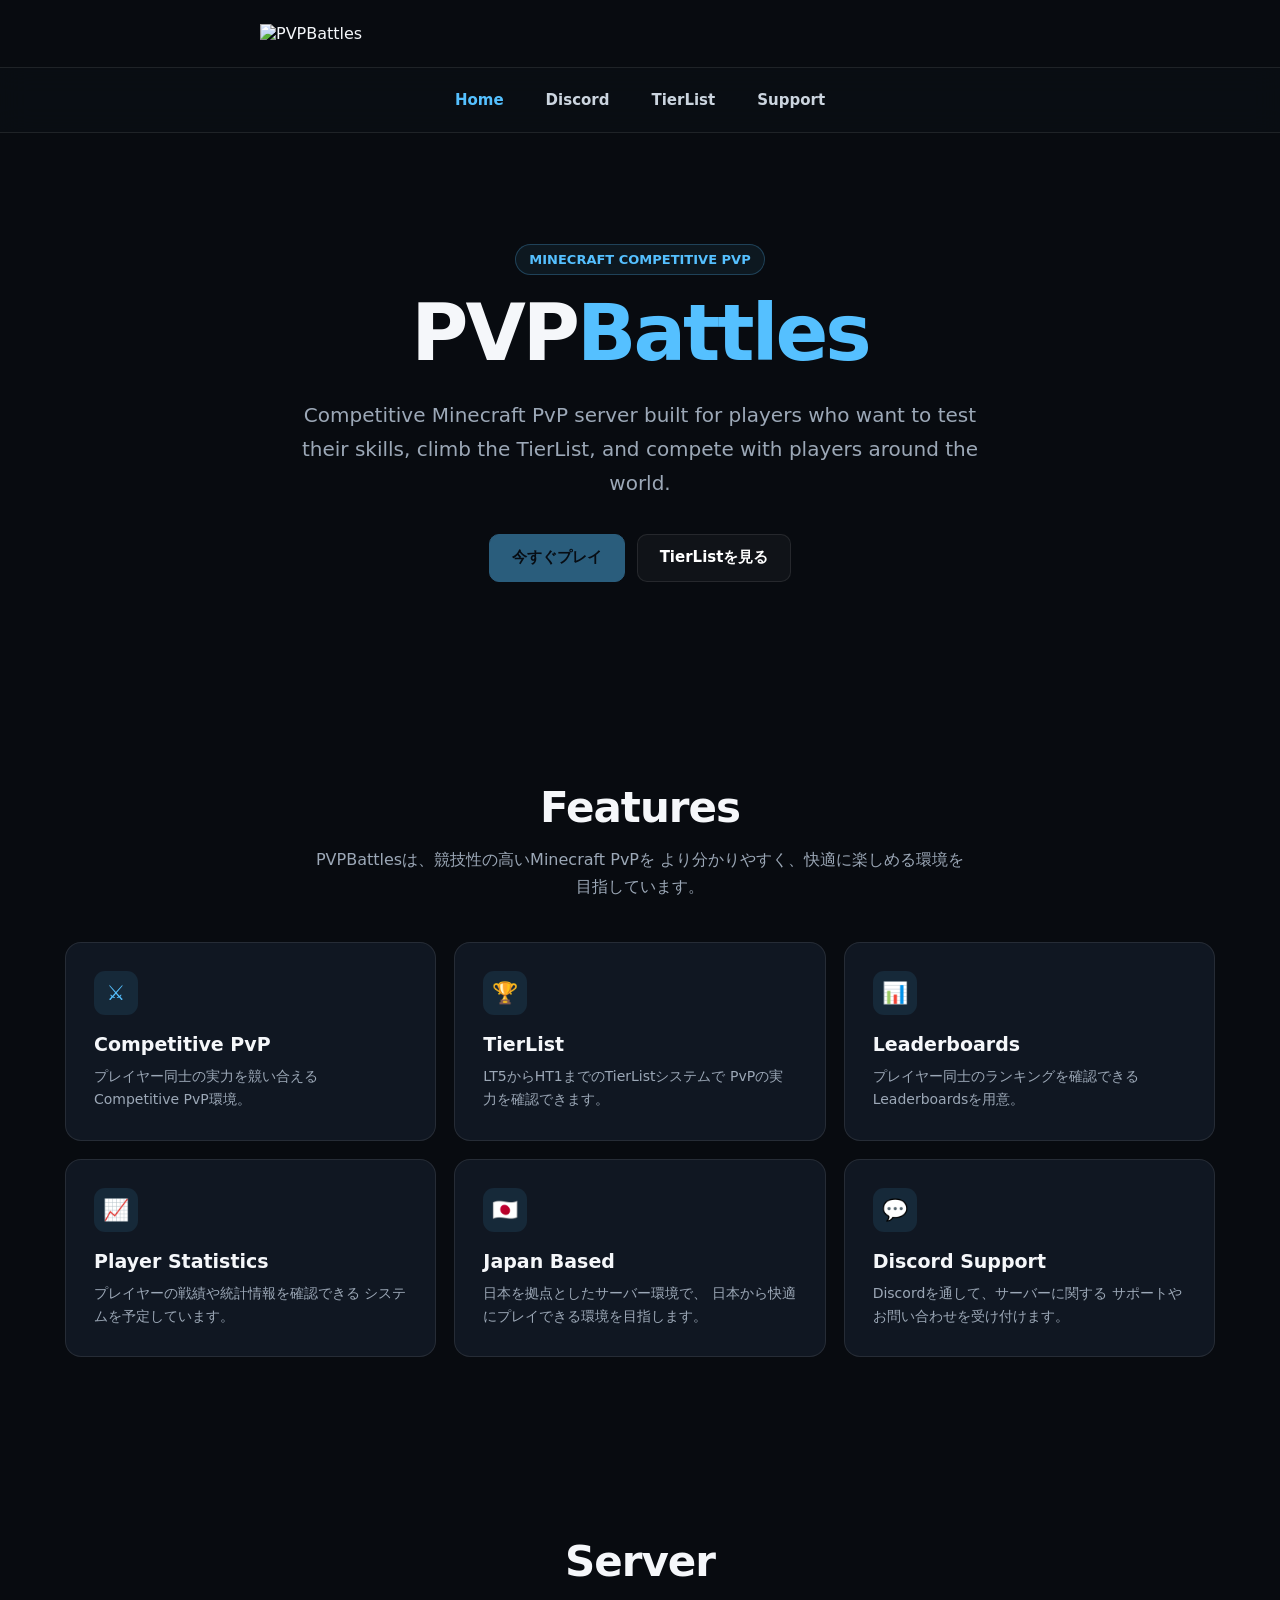
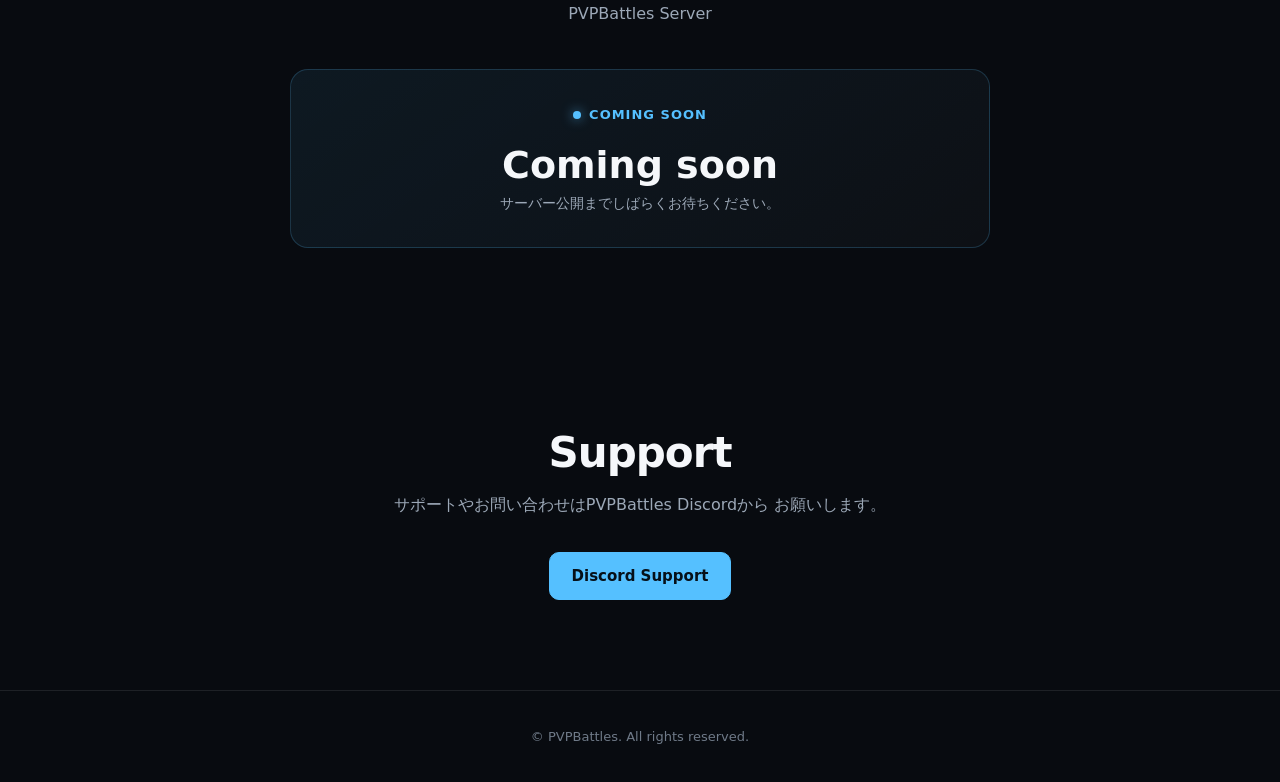
==== home/index.html @ 778ff906 "Create index.html" ====
<!DOCTYPE html>
<html lang="ja">
<head>
    <meta charset="UTF-8">
    <meta name="viewport" content="width=device-width, initial-scale=1.0">

    <meta name="description"
          content="PVPBattles - Competitive Minecraft PvP Server">

    <title>PVPBattles - Home</title>

    <style>
        :root {
            --bg: #080b10;
            --bg-secondary: #0d121a;
            --bar: #0a0e14;
            --border: rgba(255, 255, 255, 0.09);
            --text: #f5f7fa;
            --muted: #9ca8b7;
            --blue: #55c0ff;
            --blue-dark: #2495d4;
            --card: #101722;
        }

        * {
            box-sizing: border-box;
        }

        html {
            scroll-behavior: smooth;
        }

        body {
            margin: 0;
            background: var(--bg);
            color: var(--text);
            font-family:
                Inter,
                system-ui,
                -apple-system,
                BlinkMacSystemFont,
                "Segoe UI",
                sans-serif;
        }

        a {
            color: inherit;
            text-decoration: none;
        }

        /* =========================
           HEADER
        ========================= */

        .site-header {
            width: 100%;
            background: var(--bg);
            display: flex;
            justify-content: center;
            align-items: center;
            padding: 24px 20px;
        }

        .header-image {
            display: block;
            width: min(760px, 92vw);
            height: auto;
            max-height: 180px;
            object-fit: contain;
        }

        /* =========================
           NAV BAR
        ========================= */

        .navbar {
            position: sticky;
            top: 0;
            z-index: 1000;

            width: 100%;
            background: rgba(10, 14, 20, 0.94);
            backdrop-filter: blur(14px);
            -webkit-backdrop-filter: blur(14px);

            border-top: 1px solid var(--border);
            border-bottom: 1px solid var(--border);
        }

        .nav-inner {
            width: min(1100px, 100%);
            min-height: 64px;
            margin: 0 auto;
            padding: 0 20px;

            display: flex;
            align-items: center;
            justify-content: center;
        }

        .nav-links {
            display: flex;
            align-items: center;
            justify-content: center;
            gap: 6px;
        }

        .nav-link {
            position: relative;
            padding: 12px 18px;
            border-radius: 9px;

            color: #cbd4df;
            font-size: 15px;
            font-weight: 600;

            transition:
                color 0.2s ease,
                background 0.2s ease;
        }

        .nav-link:hover {
            color: white;
            background: rgba(85, 192, 255, 0.09);
        }

        .nav-link.active {
            color: var(--blue);
        }

        /* =========================
           MAIN
        ========================= */

        main {
            width: min(1150px, calc(100% - 32px));
            margin: 0 auto;
        }

        .hero {
            min-height: 560px;
            display: flex;
            align-items: center;
            justify-content: center;
            text-align: center;
            padding: 80px 20px;
        }

        .hero-content {
            max-width: 850px;
        }

        .badge {
            display: inline-flex;
            align-items: center;
            padding: 7px 13px;
            margin-bottom: 20px;

            border: 1px solid rgba(85, 192, 255, 0.25);
            border-radius: 999px;

            background: rgba(85, 192, 255, 0.07);
            color: var(--blue);

            font-size: 13px;
            font-weight: 700;
        }

        .hero h1 {
            margin: 0;
            font-size: clamp(42px, 8vw, 78px);
            line-height: 0.98;
            letter-spacing: -3px;
        }

        .hero h1 span {
            color: var(--blue);
        }

        .hero p {
            margin: 26px auto 0;
            max-width: 700px;

            color: var(--muted);
            font-size: clamp(16px, 2vw, 20px);
            line-height: 1.7;
        }

        .buttons {
            display: flex;
            justify-content: center;
            gap: 12px;
            flex-wrap: wrap;
            margin-top: 34px;
        }

        .button {
            min-height: 48px;
            padding: 0 22px;

            display: inline-flex;
            align-items: center;
            justify-content: center;

            border-radius: 10px;
            border: 1px solid var(--border);

            font-size: 15px;
            font-weight: 700;

            cursor: pointer;
            transition:
                transform 0.2s ease,
                background 0.2s ease,
                border-color 0.2s ease;
        }

        .button:hover {
            transform: translateY(-2px);
        }

        .button-primary {
            background: var(--blue);
            border-color: var(--blue);
            color: #061019;
        }

        .button-primary:hover {
            background: #7aceff;
        }

        .button-secondary {
            background: rgba(255, 255, 255, 0.035);
            color: white;
        }

        .button-secondary:hover {
            border-color: rgba(85, 192, 255, 0.35);
        }

        .button:disabled {
            opacity: 0.45;
            cursor: not-allowed;
            transform: none;
        }

        /* =========================
           SECTIONS
        ========================= */

        section {
            scroll-margin-top: 90px;
            padding: 90px 0;
        }

        .section-title {
            margin: 0;
            text-align: center;
            font-size: clamp(28px, 5vw, 42px);
            letter-spacing: -1px;
        }

        .section-description {
            max-width: 650px;
            margin: 14px auto 0;
            text-align: center;
            color: var(--muted);
            line-height: 1.7;
        }

        .cards {
            display: grid;
            grid-template-columns: repeat(3, 1fr);
            gap: 18px;
            margin-top: 42px;
        }

        .card {
            padding: 28px;
            background: var(--card);
            border: 1px solid var(--border);
            border-radius: 16px;

            transition:
                transform 0.2s ease,
                border-color 0.2s ease;
        }

        .card:hover {
            transform: translateY(-4px);
            border-color: rgba(85, 192, 255, 0.3);
        }

        .card-icon {
            width: 44px;
            height: 44px;
            margin-bottom: 18px;

            display: flex;
            align-items: center;
            justify-content: center;

            border-radius: 11px;
            background: rgba(85, 192, 255, 0.1);
            color: var(--blue);

            font-size: 21px;
        }

        .card h3 {
            margin: 0;
            font-size: 19px;
        }

        .card p {
            margin: 10px 0 0;
            color: var(--muted);
            line-height: 1.65;
            font-size: 14px;
        }

        /* =========================
           SERVER
        ========================= */

        .server-card {
            max-width: 700px;
            margin: 42px auto 0;
            padding: 34px;

            background:
                linear-gradient(
                    145deg,
                    rgba(85, 192, 255, 0.08),
                    rgba(255, 255, 255, 0.025)
                );

            border: 1px solid rgba(85, 192, 255, 0.2);
            border-radius: 18px;

            text-align: center;
        }

        .server-status {
            display: inline-flex;
            align-items: center;
            gap: 8px;

            color: var(--blue);
            font-size: 13px;
            font-weight: 800;
            letter-spacing: 1px;
        }

        .status-dot {
            width: 8px;
            height: 8px;
            border-radius: 50%;
            background: var(--blue);
            box-shadow: 0 0 12px rgba(85, 192, 255, 0.7);
        }

        .server-ip {
            margin: 20px 0 8px;
            font-size: clamp(25px, 5vw, 38px);
            font-weight: 800;
        }

        .server-note {
            color: var(--muted);
            font-size: 14px;
        }

        /* =========================
           FOOTER
        ========================= */

        footer {
            padding: 38px 20px;
            border-top: 1px solid var(--border);
            text-align: center;
            color: #6f7a88;
            font-size: 13px;
        }

        /* =========================
           MOBILE
        ========================= */

        @media (max-width: 700px) {
            .site-header {
                padding: 18px 14px;
            }

            .header-image {
                width: 94vw;
                max-height: 130px;
            }

            .nav-inner {
                min-height: 58px;
                padding: 0 8px;
                overflow-x: auto;
                justify-content: flex-start;
            }

            .nav-links {
                width: max-content;
                margin: 0 auto;
            }

            .nav-link {
                padding: 10px 13px;
                font-size: 14px;
            }

            .hero {
                min-height: 500px;
                padding: 65px 10px;
            }

            .hero h1 {
                letter-spacing: -2px;
            }

            .buttons {
                flex-direction: column;
                width: min(340px, 100%);
                margin-left: auto;
                margin-right: auto;
            }

            .button {
                width: 100%;
            }

            section {
                padding: 65px 0;
            }

            .cards {
                grid-template-columns: 1fr;
            }

            .card {
                padding: 24px;
            }

            .server-card {
                padding: 27px 20px;
            }
        }
    </style>
</head>

<body>

<header class="site-header">
    <img
        class="header-image"
        src="/assets/header.png"
        alt="PVPBattles"
    >
</header>

<nav class="navbar">
    <div class="nav-inner">
        <div class="nav-links">
            <a class="nav-link active" href="/home/">Home</a>

            <a
                class="nav-link"
                href="https://discord.gg/tyCm7xx4jz"
                target="_blank"
                rel="noopener noreferrer"
            >
                Discord
            </a>

            <a class="nav-link" href="/tierlist/">
                TierList
            </a>

            <a class="nav-link" href="#support">
                Support
            </a>
        </div>
    </div>
</nav>

<main>

    <!-- HERO -->

    <section class="hero">
        <div class="hero-content">

            <div class="badge">
                MINECRAFT COMPETITIVE PVP
            </div>

            <h1>
                PVP<span>Battles</span>
            </h1>

            <p>
                Competitive Minecraft PvP server built for players
                who want to test their skills, climb the TierList,
                and compete with players around the world.
            </p>

            <div class="buttons">

                <button
                    class="button button-primary"
                    type="button"
                    disabled
                >
                    今すぐプレイ
                </button>

                <a
                    class="button button-secondary"
                    href="/tierlist/"
                >
                    TierListを見る
                </a>

            </div>

        </div>
    </section>

    <!-- FEATURES -->

    <section id="features">

        <h2 class="section-title">
            Features
        </h2>

        <p class="section-description">
            PVPBattlesは、競技性の高いMinecraft PvPを
            より分かりやすく、快適に楽しめる環境を目指しています。
        </p>

        <div class="cards">

            <article class="card">
                <div class="card-icon">⚔</div>

                <h3>
                    Competitive PvP
                </h3>

                <p>
                    プレイヤー同士の実力を競い合える
                    Competitive PvP環境。
                </p>
            </article>

            <article class="card">
                <div class="card-icon">🏆</div>

                <h3>
                    TierList
                </h3>

                <p>
                    LT5からHT1までのTierListシステムで
                    PvPの実力を確認できます。
                </p>
            </article>

            <article class="card">
                <div class="card-icon">📊</div>

                <h3>
                    Leaderboards
                </h3>

                <p>
                    プレイヤー同士のランキングを確認できる
                    Leaderboardsを用意。
                </p>
            </article>

            <article class="card">
                <div class="card-icon">📈</div>

                <h3>
                    Player Statistics
                </h3>

                <p>
                    プレイヤーの戦績や統計情報を確認できる
                    システムを予定しています。
                </p>
            </article>

            <article class="card">
                <div class="card-icon">🇯🇵</div>

                <h3>
                    Japan Based
                </h3>

                <p>
                    日本を拠点としたサーバー環境で、
                    日本から快適にプレイできる環境を目指します。
                </p>
            </article>

            <article class="card">
                <div class="card-icon">💬</div>

                <h3>
                    Discord Support
                </h3>

                <p>
                    Discordを通して、サーバーに関する
                    サポートやお問い合わせを受け付けます。
                </p>
            </article>

        </div>
    </section>

    <!-- SERVER -->

    <section id="server">

        <h2 class="section-title">
            Server
        </h2>

        <p class="section-description">
            PVPBattles Server
        </p>

        <div class="server-card">

            <div class="server-status">
                <span class="status-dot"></span>
                COMING SOON
            </div>

            <div class="server-ip">
                Coming soon
            </div>

            <div class="server-note">
                サーバー公開までしばらくお待ちください。
            </div>

        </div>

    </section>

    <!-- SUPPORT -->

    <section id="support">

        <h2 class="section-title">
            Support
        </h2>

        <p class="section-description">
            サポートやお問い合わせはPVPBattles Discordから
            お願いします。
        </p>

        <div class="buttons">

            <a
                class="button button-primary"
                href="https://discord.gg/tyCm7xx4jz"
                target="_blank"
                rel="noopener noreferrer"
            >
                Discord Support
            </a>

        </div>

    </section>

</main>

<footer>
    © PVPBattles. All rights reserved.
</footer>

</body>
</html>
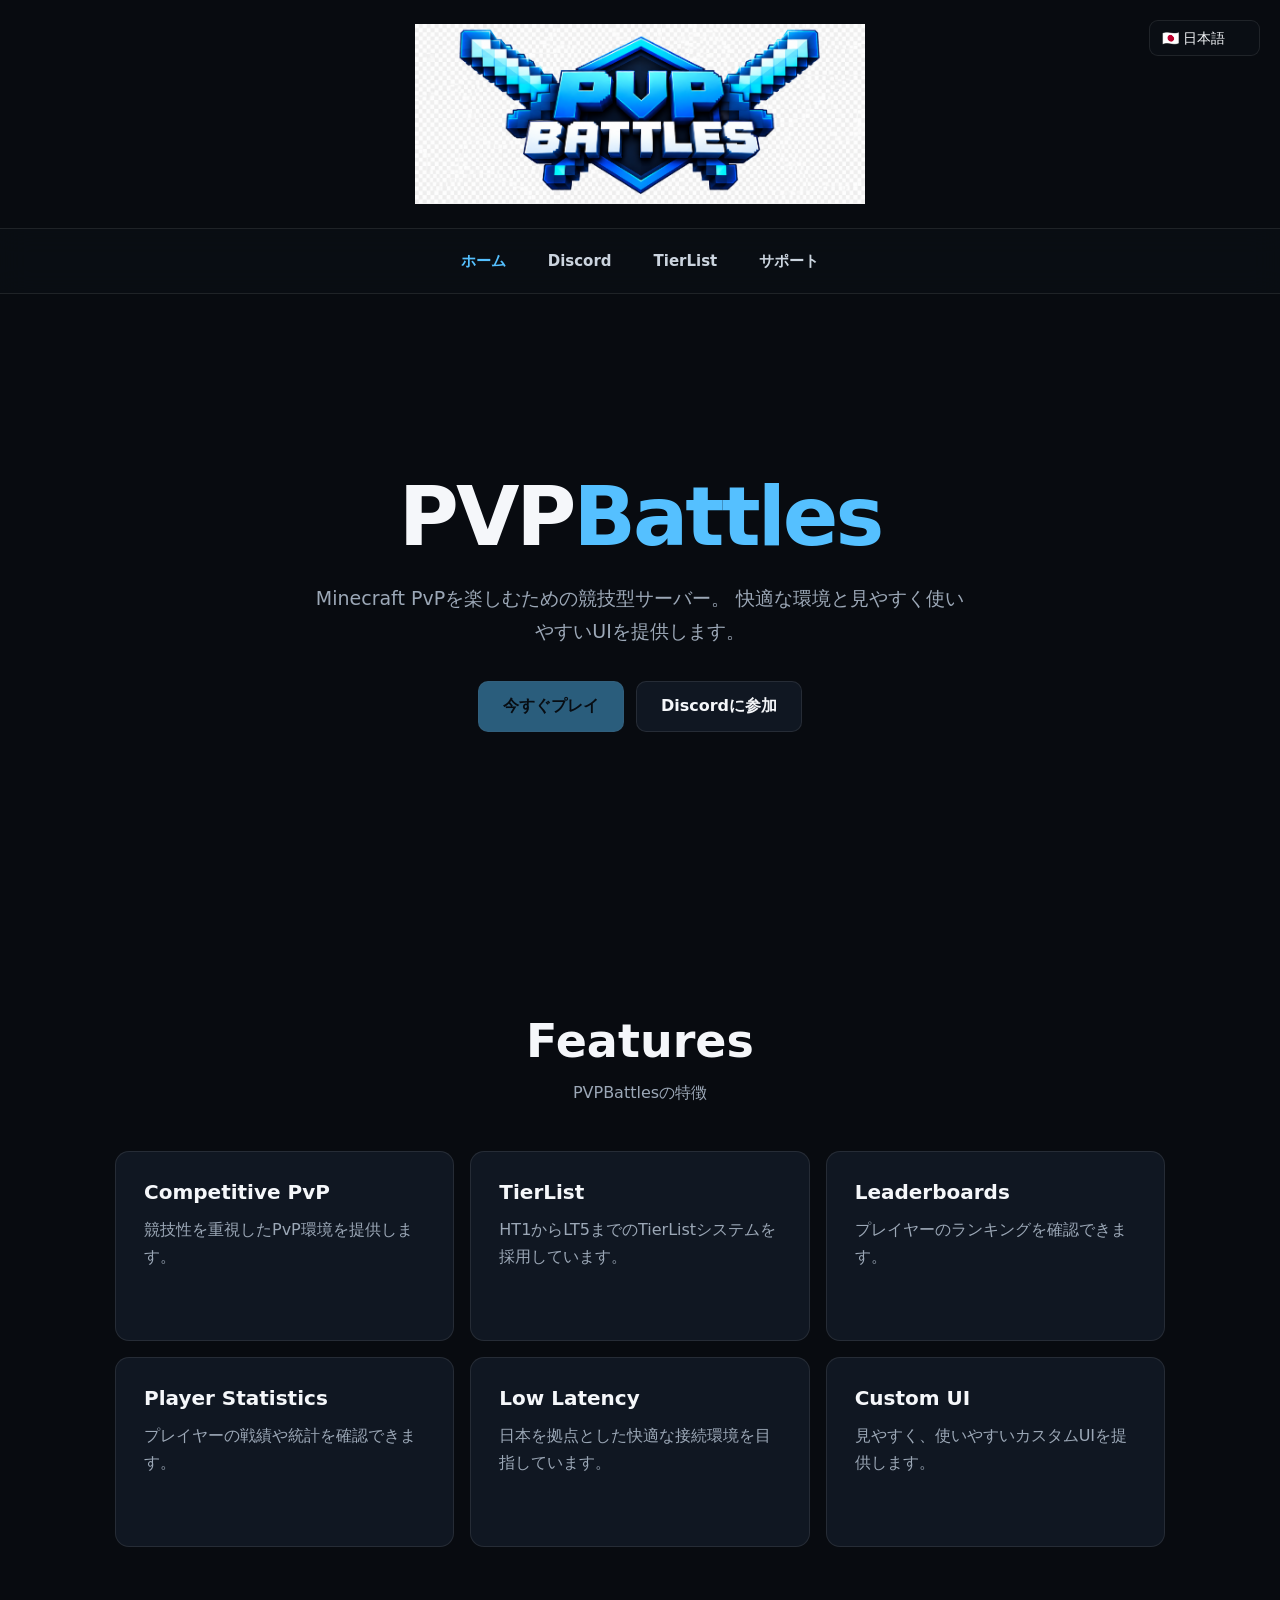
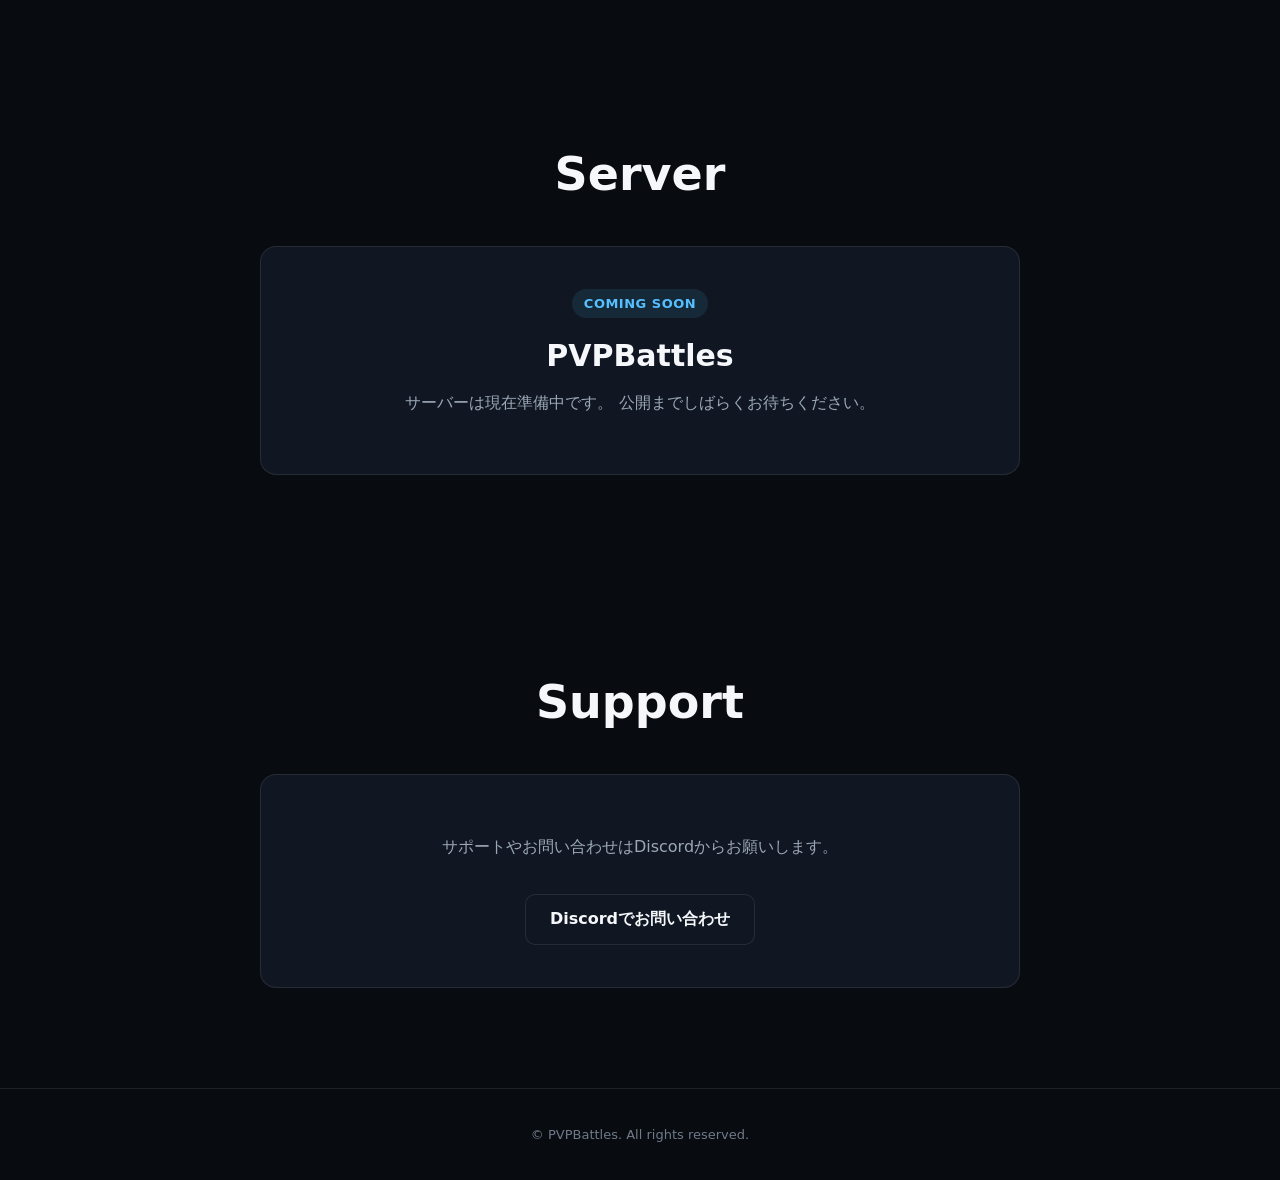
==== commit 6506731c: "Update index.html" ====
--- a/home/index.html
+++ b/home/index.html
@@ -4,22 +4,19 @@
     <meta charset="UTF-8">
     <meta name="viewport" content="width=device-width, initial-scale=1.0">
 
-    <meta name="description"
-          content="PVPBattles - Competitive Minecraft PvP Server">
+    <meta name="description" content="PVPBattles - Competitive Minecraft PvP Server">
 
     <title>PVPBattles - Home</title>
 
     <style>
         :root {
             --bg: #080b10;
-            --bg-secondary: #0d121a;
             --bar: #0a0e14;
-            --border: rgba(255, 255, 255, 0.09);
+            --card: #101722;
+            --border: rgba(255,255,255,.09);
             --text: #f5f7fa;
             --muted: #9ca8b7;
             --blue: #55c0ff;
-            --blue-dark: #2495d4;
-            --card: #101722;
         }
 
         * {
@@ -48,13 +45,10 @@
             text-decoration: none;
         }
 
-        /* =========================
-           HEADER
-        ========================= */
+        /* HEADER */
 
         .site-header {
-            width: 100%;
-            background: var(--bg);
+            position: relative;
             display: flex;
             justify-content: center;
             align-items: center;
@@ -64,35 +58,48 @@
         .header-image {
             display: block;
             width: min(760px, 92vw);
-            height: auto;
             max-height: 180px;
             object-fit: contain;
         }
 
-        /* =========================
-           NAV BAR
-        ========================= */
+        /* LANGUAGE */
+
+        .language-wrapper {
+            position: absolute;
+            top: 20px;
+            right: 20px;
+            z-index: 100;
+        }
+
+        .language-select {
+            appearance: none;
+            background: var(--bar);
+            color: var(--text);
+            border: 1px solid var(--border);
+            border-radius: 9px;
+            padding: 9px 12px;
+            font-size: 14px;
+            cursor: pointer;
+            outline: none;
+        }
+
+        /* NAV */
 
         .navbar {
             position: sticky;
             top: 0;
             z-index: 1000;
-
-            width: 100%;
-            background: rgba(10, 14, 20, 0.94);
+            background: rgba(10,14,20,.94);
             backdrop-filter: blur(14px);
-            -webkit-backdrop-filter: blur(14px);
-
             border-top: 1px solid var(--border);
             border-bottom: 1px solid var(--border);
         }
 
         .nav-inner {
+            min-height: 64px;
             width: min(1100px, 100%);
-            min-height: 64px;
-            margin: 0 auto;
+            margin: auto;
             padding: 0 20px;
-
             display: flex;
             align-items: center;
             justify-content: center;
@@ -100,76 +107,55 @@
 
         .nav-links {
             display: flex;
+            gap: 6px;
             align-items: center;
-            justify-content: center;
-            gap: 6px;
         }
 
         .nav-link {
-            position: relative;
             padding: 12px 18px;
             border-radius: 9px;
-
             color: #cbd4df;
             font-size: 15px;
             font-weight: 600;
-
-            transition:
-                color 0.2s ease,
-                background 0.2s ease;
+            transition: .2s;
         }
 
         .nav-link:hover {
             color: white;
-            background: rgba(85, 192, 255, 0.09);
+            background: rgba(85,192,255,.09);
         }
 
         .nav-link.active {
             color: var(--blue);
         }
 
-        /* =========================
-           MAIN
-        ========================= */
+        /* MAIN */
 
         main {
-            width: min(1150px, calc(100% - 32px));
-            margin: 0 auto;
+            width: min(1050px, calc(100% - 32px));
+            margin: auto;
+        }
+
+        section {
+            padding: 100px 0;
         }
 
         .hero {
-            min-height: 560px;
+            min-height: 620px;
             display: flex;
             align-items: center;
             justify-content: center;
             text-align: center;
-            padding: 80px 20px;
         }
 
         .hero-content {
-            max-width: 850px;
-        }
-
-        .badge {
-            display: inline-flex;
-            align-items: center;
-            padding: 7px 13px;
-            margin-bottom: 20px;
-
-            border: 1px solid rgba(85, 192, 255, 0.25);
-            border-radius: 999px;
-
-            background: rgba(85, 192, 255, 0.07);
-            color: var(--blue);
-
-            font-size: 13px;
-            font-weight: 700;
+            max-width: 800px;
         }
 
         .hero h1 {
             margin: 0;
-            font-size: clamp(42px, 8vw, 78px);
-            line-height: 0.98;
+            font-size: clamp(44px, 9vw, 82px);
+            line-height: 1;
             letter-spacing: -3px;
         }
 
@@ -178,202 +164,149 @@
         }
 
         .hero p {
-            margin: 26px auto 0;
-            max-width: 700px;
-
+            margin: 24px auto 0;
+            max-width: 650px;
             color: var(--muted);
-            font-size: clamp(16px, 2vw, 20px);
+            font-size: clamp(16px, 2vw, 19px);
             line-height: 1.7;
         }
 
         .buttons {
+            margin-top: 34px;
             display: flex;
             justify-content: center;
             gap: 12px;
             flex-wrap: wrap;
-            margin-top: 34px;
         }
 
         .button {
-            min-height: 48px;
-            padding: 0 22px;
-
-            display: inline-flex;
-            align-items: center;
-            justify-content: center;
-
+            padding: 14px 24px;
             border-radius: 10px;
+            font-weight: 700;
             border: 1px solid var(--border);
-
-            font-size: 15px;
-            font-weight: 700;
-
-            cursor: pointer;
-            transition:
-                transform 0.2s ease,
-                background 0.2s ease,
-                border-color 0.2s ease;
-        }
-
-        .button:hover {
-            transform: translateY(-2px);
+            transition: .2s;
         }
 
         .button-primary {
             background: var(--blue);
-            border-color: var(--blue);
-            color: #061019;
+            color: #071018;
         }
 
         .button-primary:hover {
-            background: #7aceff;
-        }
-
-        .button-secondary {
-            background: rgba(255, 255, 255, 0.035);
-            color: white;
-        }
-
-        .button-secondary:hover {
-            border-color: rgba(85, 192, 255, 0.35);
-        }
-
-        .button:disabled {
-            opacity: 0.45;
+            transform: translateY(-2px);
+            filter: brightness(1.08);
+        }
+
+        .button-discord {
+            background: var(--card);
+        }
+
+        .button-discord:hover {
+            border-color: rgba(85,192,255,.4);
+        }
+
+        .button-disabled {
+            opacity: .45;
             cursor: not-allowed;
-            transform: none;
-        }
-
-        /* =========================
-           SECTIONS
-        ========================= */
-
-        section {
-            scroll-margin-top: 90px;
-            padding: 90px 0;
-        }
+            pointer-events: none;
+        }
+
+        /* SECTION TITLE */
 
         .section-title {
+            text-align: center;
+            margin-bottom: 45px;
+        }
+
+        .section-title h2 {
             margin: 0;
-            text-align: center;
-            font-size: clamp(28px, 5vw, 42px);
-            letter-spacing: -1px;
-        }
-
-        .section-description {
-            max-width: 650px;
-            margin: 14px auto 0;
-            text-align: center;
+            font-size: clamp(30px, 6vw, 46px);
+        }
+
+        .section-title p {
+            margin: 12px auto 0;
+            color: var(--muted);
+            line-height: 1.6;
+        }
+
+        /* FEATURES */
+
+        .features {
+            display: grid;
+            grid-template-columns: repeat(3, 1fr);
+            gap: 16px;
+        }
+
+        .feature {
+            padding: 28px;
+            min-height: 190px;
+            background: var(--card);
+            border: 1px solid var(--border);
+            border-radius: 14px;
+        }
+
+        .feature h3 {
+            margin: 0 0 12px;
+            font-size: 20px;
+        }
+
+        .feature p {
+            margin: 0;
             color: var(--muted);
             line-height: 1.7;
         }
 
-        .cards {
-            display: grid;
-            grid-template-columns: repeat(3, 1fr);
-            gap: 18px;
-            margin-top: 42px;
-        }
-
-        .card {
-            padding: 28px;
+        /* SERVER */
+
+        .server-card {
+            max-width: 760px;
+            margin: auto;
+            padding: 42px 28px;
+            text-align: center;
             background: var(--card);
             border: 1px solid var(--border);
             border-radius: 16px;
-
-            transition:
-                transform 0.2s ease,
-                border-color 0.2s ease;
-        }
-
-        .card:hover {
-            transform: translateY(-4px);
-            border-color: rgba(85, 192, 255, 0.3);
-        }
-
-        .card-icon {
-            width: 44px;
-            height: 44px;
-            margin-bottom: 18px;
-
-            display: flex;
-            align-items: center;
-            justify-content: center;
-
-            border-radius: 11px;
-            background: rgba(85, 192, 255, 0.1);
-            color: var(--blue);
-
-            font-size: 21px;
-        }
-
-        .card h3 {
-            margin: 0;
-            font-size: 19px;
-        }
-
-        .card p {
-            margin: 10px 0 0;
-            color: var(--muted);
-            line-height: 1.65;
-            font-size: 14px;
-        }
-
-        /* =========================
-           SERVER
-        ========================= */
-
-        .server-card {
-            max-width: 700px;
-            margin: 42px auto 0;
-            padding: 34px;
-
-            background:
-                linear-gradient(
-                    145deg,
-                    rgba(85, 192, 255, 0.08),
-                    rgba(255, 255, 255, 0.025)
-                );
-
-            border: 1px solid rgba(85, 192, 255, 0.2);
-            border-radius: 18px;
-
-            text-align: center;
-        }
-
-        .server-status {
-            display: inline-flex;
-            align-items: center;
-            gap: 8px;
-
+        }
+
+        .status {
+            display: inline-block;
+            padding: 7px 12px;
+            border-radius: 999px;
+            background: rgba(85,192,255,.1);
             color: var(--blue);
             font-size: 13px;
             font-weight: 800;
-            letter-spacing: 1px;
-        }
-
-        .status-dot {
-            width: 8px;
-            height: 8px;
-            border-radius: 50%;
-            background: var(--blue);
-            box-shadow: 0 0 12px rgba(85, 192, 255, 0.7);
-        }
-
-        .server-ip {
-            margin: 20px 0 8px;
-            font-size: clamp(25px, 5vw, 38px);
-            font-weight: 800;
-        }
-
-        .server-note {
+            letter-spacing: .5px;
+        }
+
+        .server-card h3 {
+            margin: 20px 0 10px;
+            font-size: 30px;
+        }
+
+        .server-card p {
             color: var(--muted);
-            font-size: 14px;
-        }
-
-        /* =========================
-           FOOTER
-        ========================= */
+            line-height: 1.7;
+        }
+
+        /* SUPPORT */
+
+        .support-card {
+            max-width: 760px;
+            margin: auto;
+            padding: 42px 28px;
+            text-align: center;
+            background: var(--card);
+            border: 1px solid var(--border);
+            border-radius: 16px;
+        }
+
+        .support-card p {
+            color: var(--muted);
+            line-height: 1.7;
+        }
+
+        /* FOOTER */
 
         footer {
             padding: 38px 20px;
@@ -383,11 +316,10 @@
             font-size: 13px;
         }
 
-        /* =========================
-           MOBILE
-        ========================= */
-
-        @media (max-width: 700px) {
+        /* MOBILE */
+
+        @media (max-width: 750px) {
+
             .site-header {
                 padding: 18px 14px;
             }
@@ -397,16 +329,25 @@
                 max-height: 130px;
             }
 
+            .language-wrapper {
+                top: 10px;
+                right: 10px;
+            }
+
+            .language-select {
+                font-size: 13px;
+                padding: 8px 10px;
+            }
+
             .nav-inner {
-                min-height: 58px;
-                padding: 0 8px;
                 overflow-x: auto;
                 justify-content: flex-start;
+                padding: 0 8px;
             }
 
             .nav-links {
                 width: max-content;
-                margin: 0 auto;
+                margin: auto;
             }
 
             .nav-link {
@@ -415,39 +356,24 @@
             }
 
             .hero {
-                min-height: 500px;
-                padding: 65px 10px;
-            }
-
-            .hero h1 {
-                letter-spacing: -2px;
-            }
-
-            .buttons {
-                flex-direction: column;
-                width: min(340px, 100%);
-                margin-left: auto;
-                margin-right: auto;
+                min-height: 520px;
+            }
+
+            section {
+                padding: 75px 0;
+            }
+
+            .features {
+                grid-template-columns: 1fr;
+            }
+
+            .feature {
+                min-height: auto;
             }
 
             .button {
                 width: 100%;
-            }
-
-            section {
-                padding: 65px 0;
-            }
-
-            .cards {
-                grid-template-columns: 1fr;
-            }
-
-            .card {
-                padding: 24px;
-            }
-
-            .server-card {
-                padding: 27px 20px;
+                max-width: 320px;
             }
         }
     </style>
@@ -456,231 +382,240 @@
 <body>
 
 <header class="site-header">
+
+    <div class="language-wrapper">
+        <select id="languageSelect" class="language-select">
+            <option value="ja">🇯🇵 日本語</option>
+            <option value="en">🇺🇸 English</option>
+            <option value="ko">🇰🇷 한국어</option>
+            <option value="zh">🇨🇳 中文</option>
+            <option value="es">🇪🇸 Español</option>
+            <option value="fr">🇫🇷 Français</option>
+            <option value="de">🇩🇪 Deutsch</option>
+            <option value="pt">🇧🇷 Português</option>
+        </select>
+    </div>
+
     <img
-        class="header-image"
         src="/assets/header.png"
         alt="PVPBattles"
+        class="header-image"
     >
+
 </header>
 
 <nav class="navbar">
     <div class="nav-inner">
+
         <div class="nav-links">
-            <a class="nav-link active" href="/home/">Home</a>
 
             <a
-                class="nav-link"
+                href="/home/"
+                class="nav-link active"
+                data-i18n="home"
+            >ホーム</a>
+
+            <a
                 href="https://discord.gg/tyCm7xx4jz"
                 target="_blank"
                 rel="noopener noreferrer"
-            >
-                Discord
-            </a>
-
-            <a class="nav-link" href="/tierlist/">
-                TierList
-            </a>
-
-            <a class="nav-link" href="#support">
-                Support
-            </a>
+                class="nav-link"
+                data-i18n="discord"
+            >Discord</a>
+
+            <a
+                href="/tierlist/"
+                class="nav-link"
+                data-i18n="tierlist"
+            >TierList</a>
+
+            <a
+                href="#support"
+                class="nav-link"
+                data-i18n="support"
+            >サポート</a>
+
         </div>
+
     </div>
 </nav>
 
 <main>
 
-    <!-- HERO -->
-
     <section class="hero">
+
         <div class="hero-content">
-
-            <div class="badge">
-                MINECRAFT COMPETITIVE PVP
-            </div>
 
             <h1>
                 PVP<span>Battles</span>
             </h1>
 
-            <p>
-                Competitive Minecraft PvP server built for players
-                who want to test their skills, climb the TierList,
-                and compete with players around the world.
+            <p data-i18n="heroDescription">
+                Minecraft PvPを楽しむための競技型サーバー。
+                快適な環境と見やすく使いやすいUIを提供します。
             </p>
 
             <div class="buttons">
 
-                <button
-                    class="button button-primary"
-                    type="button"
-                    disabled
+                <span
+                    class="button button-primary button-disabled"
+                    data-i18n="play"
                 >
                     今すぐプレイ
-                </button>
+                </span>
 
                 <a
-                    class="button button-secondary"
-                    href="/tierlist/"
+                    href="https://discord.gg/tyCm7xx4jz"
+                    target="_blank"
+                    rel="noopener noreferrer"
+                    class="button button-discord"
+                    data-i18n="joinDiscord"
                 >
-                    TierListを見る
+                    Discordに参加
                 </a>
 
             </div>
 
         </div>
+
     </section>
 
-    <!-- FEATURES -->
-
     <section id="features">
 
-        <h2 class="section-title">
-            Features
-        </h2>
-
-        <p class="section-description">
-            PVPBattlesは、競技性の高いMinecraft PvPを
-            より分かりやすく、快適に楽しめる環境を目指しています。
-        </p>
-
-        <div class="cards">
-
-            <article class="card">
-                <div class="card-icon">⚔</div>
-
-                <h3>
+        <div class="section-title">
+
+            <h2 data-i18n="featuresTitle">
+                Features
+            </h2>
+
+            <p data-i18n="featuresDescription">
+                PVPBattlesの特徴
+            </p>
+
+        </div>
+
+        <div class="features">
+
+            <article class="feature">
+                <h3 data-i18n="feature1Title">
                     Competitive PvP
                 </h3>
 
-                <p>
-                    プレイヤー同士の実力を競い合える
-                    Competitive PvP環境。
+                <p data-i18n="feature1Text">
+                    競技性を重視したPvP環境を提供します。
                 </p>
             </article>
 
-            <article class="card">
-                <div class="card-icon">🏆</div>
-
-                <h3>
+            <article class="feature">
+                <h3 data-i18n="feature2Title">
                     TierList
                 </h3>
 
-                <p>
-                    LT5からHT1までのTierListシステムで
-                    PvPの実力を確認できます。
+                <p data-i18n="feature2Text">
+                    HT1からLT5までのTierListシステムを採用しています。
                 </p>
             </article>
 
-            <article class="card">
-                <div class="card-icon">📊</div>
-
-                <h3>
+            <article class="feature">
+                <h3 data-i18n="feature3Title">
                     Leaderboards
                 </h3>
 
-                <p>
-                    プレイヤー同士のランキングを確認できる
-                    Leaderboardsを用意。
+                <p data-i18n="feature3Text">
+                    プレイヤーのランキングを確認できます。
                 </p>
             </article>
 
-            <article class="card">
-                <div class="card-icon">📈</div>
-
-                <h3>
+            <article class="feature">
+                <h3 data-i18n="feature4Title">
                     Player Statistics
                 </h3>
 
-                <p>
-                    プレイヤーの戦績や統計情報を確認できる
-                    システムを予定しています。
+                <p data-i18n="feature4Text">
+                    プレイヤーの戦績や統計を確認できます。
                 </p>
             </article>
 
-            <article class="card">
-                <div class="card-icon">🇯🇵</div>
-
-                <h3>
-                    Japan Based
+            <article class="feature">
+                <h3 data-i18n="feature5Title">
+                    Low Latency
                 </h3>
 
-                <p>
-                    日本を拠点としたサーバー環境で、
-                    日本から快適にプレイできる環境を目指します。
+                <p data-i18n="feature5Text">
+                    日本を拠点とした快適な接続環境を目指しています。
                 </p>
             </article>
 
-            <article class="card">
-                <div class="card-icon">💬</div>
-
-                <h3>
-                    Discord Support
+            <article class="feature">
+                <h3 data-i18n="feature6Title">
+                    Custom UI
                 </h3>
 
-                <p>
-                    Discordを通して、サーバーに関する
-                    サポートやお問い合わせを受け付けます。
+                <p data-i18n="feature6Text">
+                    見やすく、使いやすいカスタムUIを提供します。
                 </p>
             </article>
 
         </div>
+
     </section>
 
-    <!-- SERVER -->
-
     <section id="server">
 
-        <h2 class="section-title">
-            Server
-        </h2>
-
-        <p class="section-description">
-            PVPBattles Server
-        </p>
+        <div class="section-title">
+
+            <h2 data-i18n="serverTitle">
+                Server
+            </h2>
+
+        </div>
 
         <div class="server-card">
 
-            <div class="server-status">
-                <span class="status-dot"></span>
+            <span class="status">
                 COMING SOON
+            </span>
+
+            <h3>PVPBattles</h3>
+
+            <p data-i18n="serverDescription">
+                サーバーは現在準備中です。
+                公開までしばらくお待ちください。
+            </p>
+
+        </div>
+
+    </section>
+
+    <section id="support">
+
+        <div class="section-title">
+
+            <h2 data-i18n="supportTitle">
+                Support
+            </h2>
+
+        </div>
+
+        <div class="support-card">
+
+            <p data-i18n="supportDescription">
+                サポートやお問い合わせはDiscordからお願いします。
+            </p>
+
+            <div class="buttons">
+
+                <a
+                    href="https://discord.gg/tyCm7xx4jz"
+                    target="_blank"
+                    rel="noopener noreferrer"
+                    class="button button-discord"
+                    data-i18n="contact"
+                >
+                    Discordでお問い合わせ
+                </a>
+
             </div>
-
-            <div class="server-ip">
-                Coming soon
-            </div>
-
-            <div class="server-note">
-                サーバー公開までしばらくお待ちください。
-            </div>
-
-        </div>
-
-    </section>
-
-    <!-- SUPPORT -->
-
-    <section id="support">
-
-        <h2 class="section-title">
-            Support
-        </h2>
-
-        <p class="section-description">
-            サポートやお問い合わせはPVPBattles Discordから
-            お願いします。
-        </p>
-
-        <div class="buttons">
-
-            <a
-                class="button button-primary"
-                href="https://discord.gg/tyCm7xx4jz"
-                target="_blank"
-                rel="noopener noreferrer"
-            >
-                Discord Support
-            </a>
 
         </div>
 
@@ -692,5 +627,143 @@
     © PVPBattles. All rights reserved.
 </footer>
 
-</body>
-</html>
+<script>
+    const translations = {
+
+        ja: {
+            home: "ホーム",
+            discord: "Discord",
+            tierlist: "TierList",
+            support: "サポート",
+            heroDescription:
+                "Minecraft PvPを楽しむための競技型サーバー。快適な環境と見やすく使いやすいUIを提供します。",
+            play: "今すぐプレイ",
+            joinDiscord: "Discordに参加",
+            featuresTitle: "Features",
+            featuresDescription: "PVPBattlesの特徴",
+            feature1Title: "Competitive PvP",
+            feature1Text: "競技性を重視したPvP環境を提供します。",
+            feature2Title: "TierList",
+            feature2Text: "HT1からLT5までのTierListシステムを採用しています。",
+            feature3Title: "Leaderboards",
+            feature3Text: "プレイヤーのランキングを確認できます。",
+            feature4Title: "Player Statistics",
+            feature4Text: "プレイヤーの戦績や統計を確認できます。",
+            feature5Title: "Low Latency",
+            feature5Text: "日本を拠点とした快適な接続環境を目指しています。",
+            feature6Title: "Custom UI",
+            feature6Text: "見やすく、使いやすいカスタムUIを提供します。",
+            serverTitle: "Server",
+            serverDescription: "サーバーは現在準備中です。公開までしばらくお待ちください。",
+            supportTitle: "Support",
+            supportDescription: "サポートやお問い合わせはDiscordからお願いします。",
+            contact: "Discordでお問い合わせ"
+        },
+
+        en: {
+            home: "Home",
+            discord: "Discord",
+            tierlist: "TierList",
+            support: "Support",
+            heroDescription: "A competitive Minecraft PvP server focused on a smooth experience and clean, easy-to-use UI.",
+            play: "Play Now",
+            joinDiscord: "Join Discord",
+            featuresTitle: "Features",
+            featuresDescription: "What PVPBattles offers",
+            feature1Title: "Competitive PvP",
+            feature1Text: "A PvP environment focused on competitive gameplay.",
+            feature2Title: "TierList",
+            feature2Text: "A TierList system ranging from HT1 to LT5.",
+            feature3Title: "Leaderboards",
+            feature3Text: "Check player rankings and standings.",
+            feature4Title: "Player Statistics",
+            feature4Text: "View player performance and statistics.",
+            feature5Title: "Low Latency",
+            feature5Text: "A Japan-based server designed for low latency.",
+            feature6Title: "Custom UI",
+            feature6Text: "Clean and easy-to-use custom interfaces.",
+            serverTitle: "Server",
+            serverDescription: "The server is currently being prepared. Stay tuned for the launch.",
+            supportTitle: "Support",
+            supportDescription: "For support and inquiries, please contact us through Discord.",
+            contact: "Contact us on Discord"
+        },
+
+        ko: {
+            home: "홈",
+            discord: "Discord",
+            tierlist: "TierList",
+            support: "지원",
+            heroDescription: "쾌적한 환경과 깔끔하고 사용하기 쉬운 UI를 제공하는 경쟁형 Minecraft PvP 서버입니다.",
+            play: "지금 플레이",
+            joinDiscord: "Discord 참가",
+            featuresTitle: "Features",
+            featuresDescription: "PVPBattles의 특징",
+            feature1Title: "Competitive PvP",
+            feature1Text: "경쟁적인 PvP 환경을 제공합니다.",
+            feature2Title: "TierList",
+            feature2Text: "HT1부터 LT5까지의 TierList 시스템을 제공합니다.",
+            feature3Title: "Leaderboards",
+            feature3Text: "플레이어 순위를 확인할 수 있습니다.",
+            feature4Title: "Player Statistics",
+            feature4Text: "플레이어의 전적과 통계를 확인할 수 있습니다.",
+            feature5Title: "Low Latency",
+            feature5Text: "일본 기반의 낮은 지연 환경을 목표로 합니다.",
+            feature6Title: "Custom UI",
+            feature6Text: "깔끔하고 사용하기 쉬운 커스텀 UI를 제공합니다.",
+            serverTitle: "Server",
+            serverDescription: "서버를 현재 준비하고 있습니다. 공개를 기다려 주세요.",
+            supportTitle: "Support",
+            supportDescription: "문의 및 지원은 Discord를 이용해 주세요.",
+            contact: "Discord 문의"
+        },
+
+        zh: {
+            home: "首页",
+            discord: "Discord",
+            tierlist: "TierList",
+            support: "支持",
+            heroDescription: "专注于竞技体验的 Minecraft PvP 服务器，提供流畅的环境和易用的 UI。",
+            play: "立即游玩",
+            joinDiscord: "加入 Discord",
+            featuresTitle: "Features",
+            featuresDescription: "PVPBattles 的特色",
+            feature1Title: "Competitive PvP",
+            feature1Text: "提供注重竞技性的 PvP 环境。",
+            feature2Title: "TierList",
+            feature2Text: "提供从 HT1 到 LT5 的 TierList 系统。",
+            feature3Title: "Leaderboards",
+            feature3Text: "查看玩家排名。",
+            feature4Title: "Player Statistics",
+            feature4Text: "查看玩家战绩和统计数据。",
+            feature5Title: "Low Latency",
+            feature5Text: "以日本为中心，提供低延迟的连接环境。",
+            feature6Title: "Custom UI",
+            feature6Text: "提供清晰易用的自定义 UI。",
+            serverTitle: "Server",
+            serverDescription: "服务器目前正在准备中，请等待正式开放。",
+            supportTitle: "Support",
+            supportDescription: "如需支持或咨询，请通过 Discord 联系我们。",
+            contact: "通过 Discord 联系"
+        },
+
+        es: {
+            home: "Inicio",
+            discord: "Discord",
+            tierlist: "TierList",
+            support: "Soporte",
+            heroDescription: "Un servidor competitivo de Minecraft PvP con una experiencia fluida y una interfaz limpia.",
+            play: "Jugar ahora",
+            joinDiscord: "Unirse a Discord",
+            featuresTitle: "Features",
+            featuresDescription: "Características de PVPBattles",
+            feature1Title: "Competitive PvP",
+            feature1Text: "Un entorno PvP centrado en la competición.",
+            feature2Title: "TierList",
+            feature2Text: "Sistema TierList desde HT1 hasta LT5.",
+            feature3Title: "Leaderboards",
+            feature3Text: "Consulta las clasificaciones de jugadores.",
+            feature4Title: "Player Statistics",
+            feature4Text: "Consulta estadísticas y rendimiento.",
+            feature5Title: "Low Latency",
+            feature5Text: "Servidor basado en Japón para una 
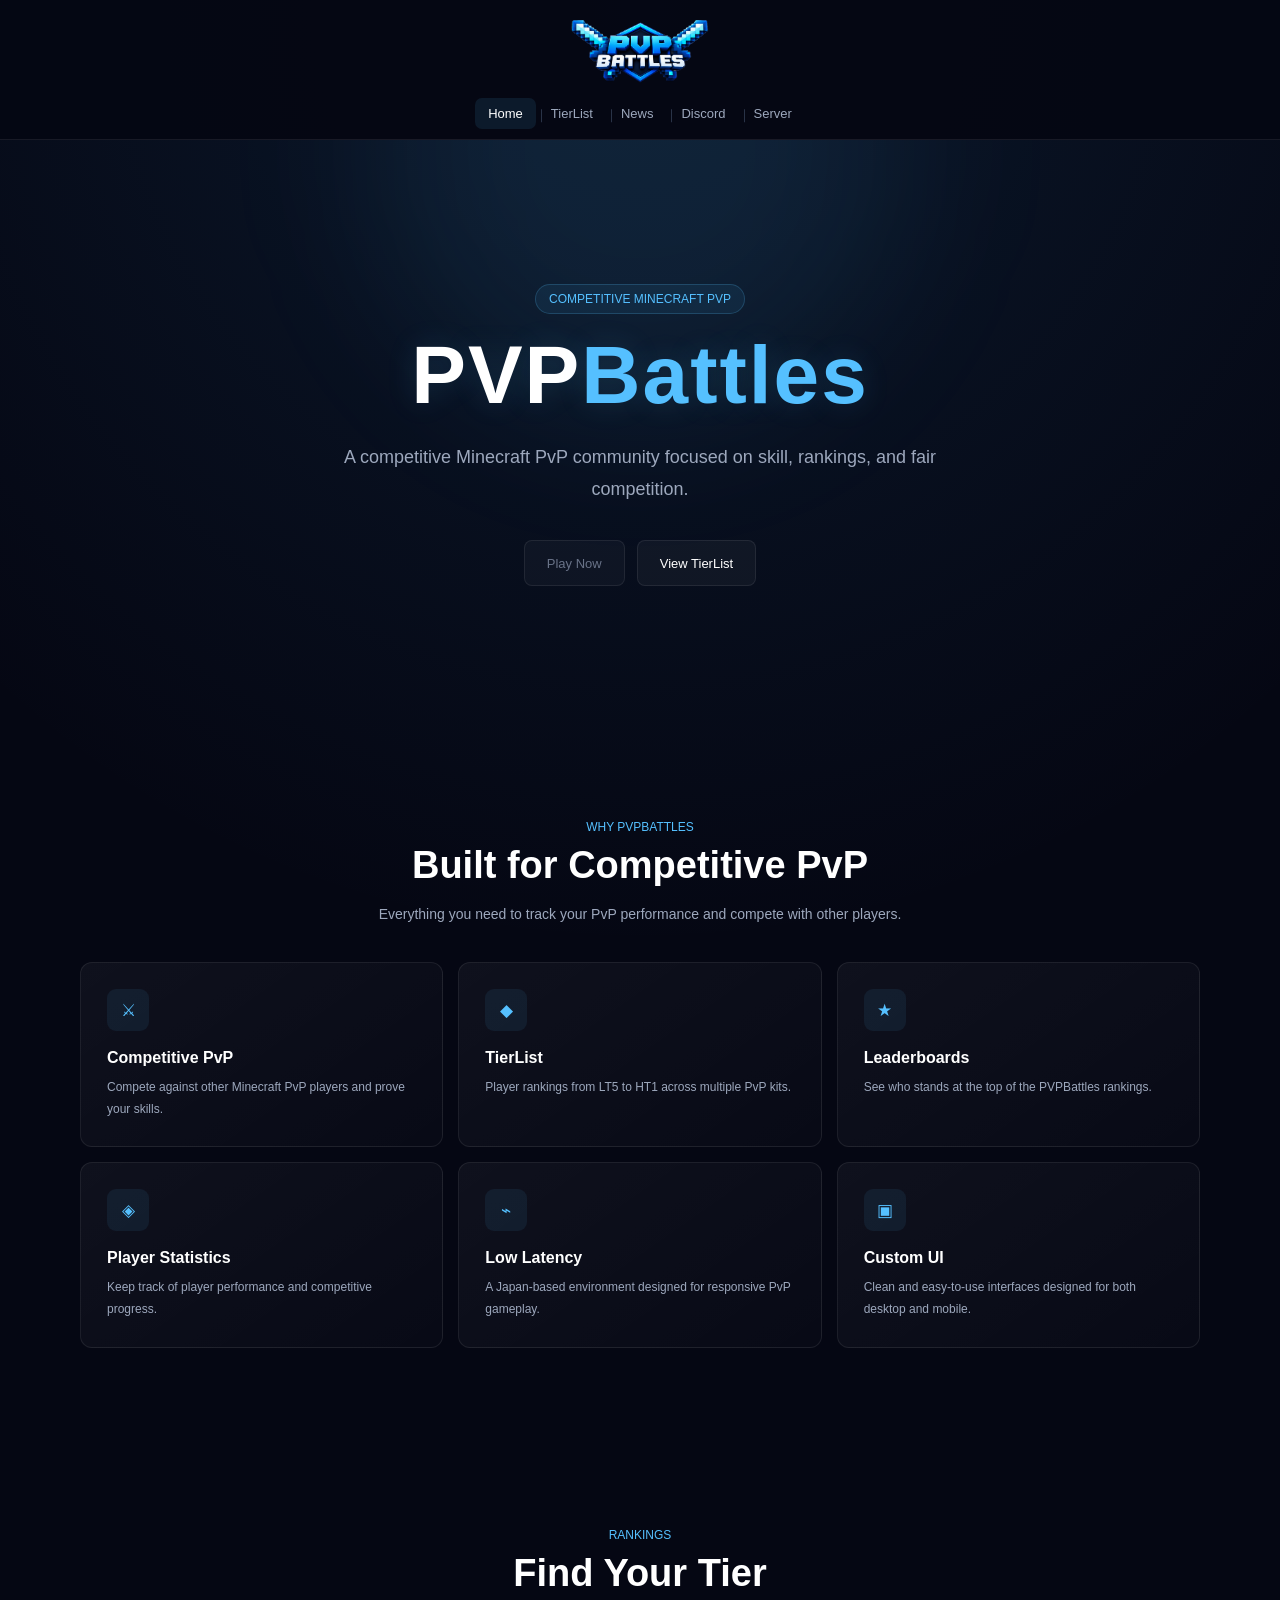
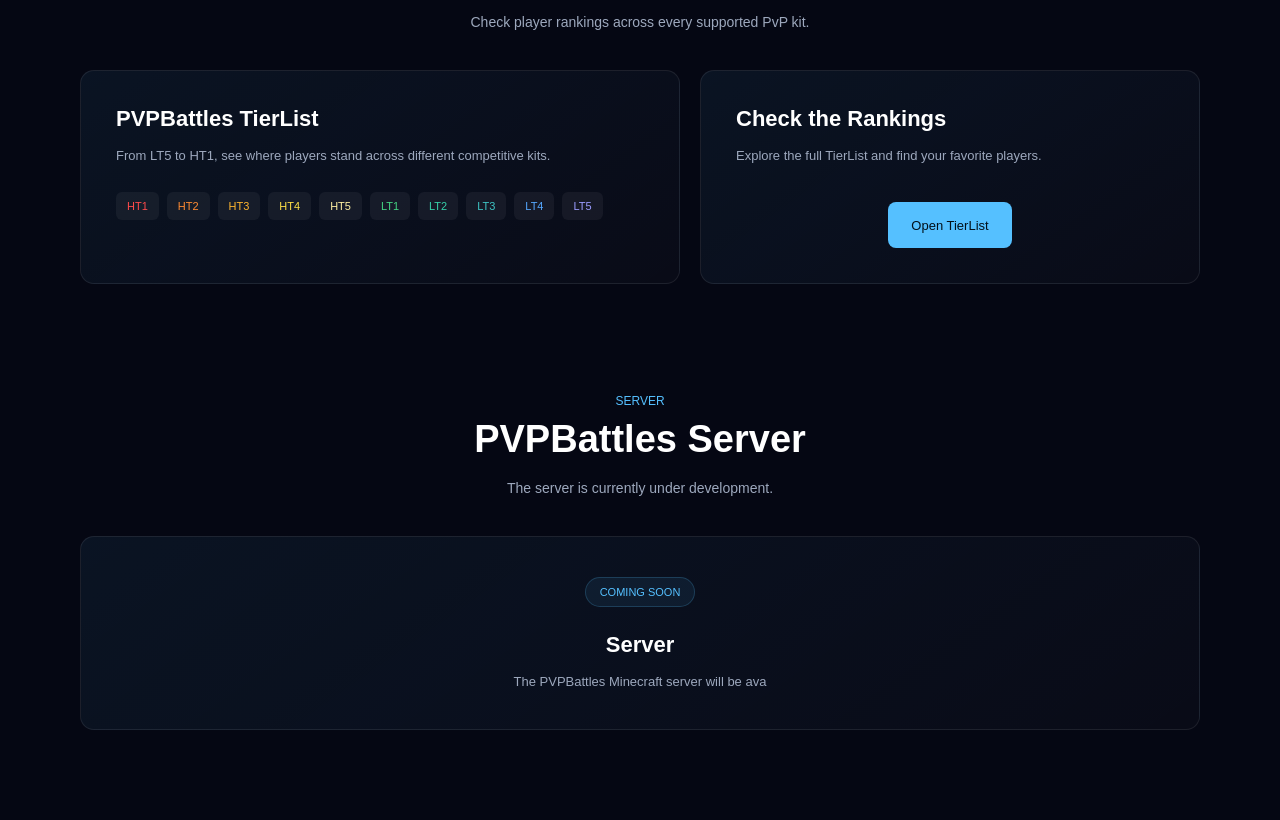
==== commit 8a562b9f: "Update index.html" ====
--- a/home/index.html
+++ b/home/index.html
@@ -1,22 +1,31 @@
 <!DOCTYPE html>
-<html lang="ja">
+<html lang="en">
 <head>
     <meta charset="UTF-8">
     <meta name="viewport" content="width=device-width, initial-scale=1.0">
 
-    <meta name="description" content="PVPBattles - Competitive Minecraft PvP Server">
-
-    <title>PVPBattles - Home</title>
+    <title>PVPBattles</title>
+    <meta
+        name="description"
+        content="PVPBattles - Competitive Minecraft PvP."
+    >
 
     <style>
+        @font-face {
+            font-family: "Minecraft";
+            src: url("../assets/fonts/minecraft_font.ttf") format("truetype");
+            font-display: swap;
+        }
+
         :root {
-            --bg: #080b10;
-            --bar: #0a0e14;
-            --card: #101722;
-            --border: rgba(255,255,255,.09);
-            --text: #f5f7fa;
-            --muted: #9ca8b7;
+            --bg: #050713;
+            --bg-light: #080b19;
+            --card: #0b1020;
+            --border: rgba(255, 255, 255, 0.08);
+            --text: #ffffff;
+            --muted: #9da8bd;
             --blue: #55c0ff;
+            --blue-dark: #3aa7e0;
         }
 
         * {
@@ -29,351 +38,499 @@
 
         body {
             margin: 0;
-            background: var(--bg);
+            min-height: 100vh;
+            background:
+                radial-gradient(
+                    circle at 50% 0%,
+                    rgba(55, 150, 220, 0.12),
+                    transparent 38%
+                ),
+                var(--bg);
             color: var(--text);
-            font-family:
-                Inter,
-                system-ui,
-                -apple-system,
-                BlinkMacSystemFont,
-                "Segoe UI",
-                sans-serif;
+            font-family: "Minecraft", sans-serif;
         }
 
         a {
             color: inherit;
-            text-decoration: none;
-        }
-
-        /* HEADER */
+        }
+
+        /* =========================
+           HEADER
+        ========================= */
 
         .site-header {
             position: relative;
+            z-index: 10;
+            padding: 18px 16px 10px;
+            text-align: center;
+            background: rgba(5, 7, 19, 0.94);
+            border-bottom: 1px solid var(--border);
+        }
+
+        .header-logo-link {
+            display: block;
+            width: fit-content;
+            margin: 0 auto 12px;
+        }
+
+        .header-logo {
+            display: block;
+            width: 170px;
+            height: auto;
+        }
+
+        .navbar {
             display: flex;
             justify-content: center;
             align-items: center;
-            padding: 24px 20px;
-        }
-
-        .header-image {
-            display: block;
-            width: min(760px, 92vw);
-            max-height: 180px;
-            object-fit: contain;
-        }
-
-        /* LANGUAGE */
-
-        .language-wrapper {
+            flex-wrap: wrap;
+            gap: 2px;
+        }
+
+        .navbar a {
+            position: relative;
+            padding: 8px 13px;
+            color: var(--muted);
+            text-decoration: none;
+            font-size: 13px;
+            border-radius: 7px;
+            transition:
+                color 0.2s ease,
+                background 0.2s ease;
+        }
+
+        .navbar a:hover,
+        .navbar a.active {
+            color: var(--text);
+            background: rgba(85, 192, 255, 0.1);
+        }
+
+        .navbar a + a::before {
+            content: "｜";
             position: absolute;
-            top: 20px;
-            right: 20px;
-            z-index: 100;
-        }
-
-        .language-select {
-            appearance: none;
-            background: var(--bar);
-            color: var(--text);
-            border: 1px solid var(--border);
-            border-radius: 9px;
-            padding: 9px 12px;
-            font-size: 14px;
-            cursor: pointer;
-            outline: none;
-        }
-
-        /* NAV */
-
-        .navbar {
-            position: sticky;
-            top: 0;
-            z-index: 1000;
-            background: rgba(10,14,20,.94);
-            backdrop-filter: blur(14px);
-            border-top: 1px solid var(--border);
-            border-bottom: 1px solid var(--border);
-        }
-
-        .nav-inner {
-            min-height: 64px;
-            width: min(1100px, 100%);
-            margin: auto;
-            padding: 0 20px;
+            left: -3px;
+            color: #344056;
+            pointer-events: none;
+        }
+
+        /* =========================
+           HERO
+        ========================= */
+
+        .hero {
+            position: relative;
+            overflow: hidden;
+            min-height: 590px;
             display: flex;
             align-items: center;
             justify-content: center;
-        }
-
-        .nav-links {
+            padding: 80px 20px;
+            text-align: center;
+        }
+
+        .hero::before {
+            content: "";
+            position: absolute;
+            width: 520px;
+            height: 520px;
+            top: -250px;
+            left: 50%;
+            transform: translateX(-50%);
+            background: rgba(85, 192, 255, 0.08);
+            border-radius: 50%;
+            filter: blur(80px);
+            pointer-events: none;
+        }
+
+        .hero-content {
+            position: relative;
+            z-index: 1;
+            width: min(900px, 100%);
+        }
+
+        .hero-badge {
+            display: inline-block;
+            margin-bottom: 20px;
+            padding: 7px 13px;
+            color: var(--blue);
+            background: rgba(85, 192, 255, 0.08);
+            border: 1px solid rgba(85, 192, 255, 0.2);
+            border-radius: 999px;
+            font-size: 12px;
+        }
+
+        .hero h1 {
+            margin: 0;
+            font-size: clamp(42px, 8vw, 82px);
+            line-height: 1;
+            letter-spacing: 2px;
+            text-shadow: 0 0 30px rgba(85, 192, 255, 0.15);
+        }
+
+        .hero h1 span {
+            color: var(--blue);
+        }
+
+        .hero-subtitle {
+            max-width: 650px;
+            margin: 25px auto 0;
+            color: var(--muted);
+            font-size: clamp(14px, 2vw, 18px);
+            line-height: 1.8;
+        }
+
+        .hero-buttons {
             display: flex;
-            gap: 6px;
+            justify-content: center;
+            flex-wrap: wrap;
+            gap: 12px;
+            margin-top: 35px;
+        }
+
+        .button {
+            display: inline-flex;
             align-items: center;
-        }
-
-        .nav-link {
-            padding: 12px 18px;
-            border-radius: 9px;
-            color: #cbd4df;
-            font-size: 15px;
-            font-weight: 600;
-            transition: .2s;
-        }
-
-        .nav-link:hover {
-            color: white;
-            background: rgba(85,192,255,.09);
-        }
-
-        .nav-link.active {
+            justify-content: center;
+            min-height: 46px;
+            padding: 0 22px;
+            border: 1px solid transparent;
+            border-radius: 8px;
+            font-family: inherit;
+            font-size: 13px;
+            text-decoration: none;
+            cursor: pointer;
+            transition:
+                transform 0.2s ease,
+                background 0.2s ease,
+                border-color 0.2s ease;
+        }
+
+        .button:hover {
+            transform: translateY(-2px);
+        }
+
+        .button-primary {
+            color: #03101a;
+            background: var(--blue);
+        }
+
+        .button-secondary {
+            color: var(--text);
+            background: rgba(255, 255, 255, 0.04);
+            border-color: var(--border);
+        }
+
+        .button-disabled {
+            color: #697388;
+            background: rgba(255, 255, 255, 0.03);
+            border-color: var(--border);
+            cursor: not-allowed;
+            pointer-events: none;
+        }
+
+        /* =========================
+           SECTIONS
+        ========================= */
+
+        .section {
+            width: min(1120px, calc(100% - 32px));
+            margin: 0 auto;
+            padding: 90px 0;
+        }
+
+        .section-header {
+            margin-bottom: 35px;
+            text-align: center;
+        }
+
+        .section-label {
+            margin-bottom: 10px;
             color: var(--blue);
-        }
-
-        /* MAIN */
-
-        main {
-            width: min(1050px, calc(100% - 32px));
-            margin: auto;
-        }
-
-        section {
-            padding: 100px 0;
-        }
-
-        .hero {
-            min-height: 620px;
+            font-size: 12px;
+            text-transform: uppercase;
+        }
+
+        .section-title {
+            margin: 0;
+            font-size: clamp(26px, 4vw, 38px);
+        }
+
+        .section-description {
+            max-width: 650px;
+            margin: 15px auto 0;
+            color: var(--muted);
+            font-size: 14px;
+            line-height: 1.8;
+        }
+
+        /* =========================
+           FEATURES
+        ========================= */
+
+        .features {
+            display: grid;
+            grid-template-columns: repeat(3, 1fr);
+            gap: 15px;
+        }
+
+        .feature-card {
+            padding: 26px;
+            background:
+                linear-gradient(
+                    145deg,
+                    rgba(255, 255, 255, 0.045),
+                    rgba(255, 255, 255, 0.015)
+                );
+            border: 1px solid var(--border);
+            border-radius: 12px;
+            transition:
+                transform 0.2s ease,
+                border-color 0.2s ease;
+        }
+
+        .feature-card:hover {
+            transform: translateY(-4px);
+            border-color: rgba(85, 192, 255, 0.25);
+        }
+
+        .feature-icon {
             display: flex;
             align-items: center;
             justify-content: center;
-            text-align: center;
-        }
-
-        .hero-content {
-            max-width: 800px;
-        }
-
-        .hero h1 {
+            width: 42px;
+            height: 42px;
+            margin-bottom: 18px;
+            color: var(--blue);
+            background: rgba(85, 192, 255, 0.08);
+            border-radius: 9px;
+            font-size: 17px;
+        }
+
+        .feature-card h3 {
+            margin: 0 0 10px;
+            font-size: 16px;
+        }
+
+        .feature-card p {
             margin: 0;
-            font-size: clamp(44px, 9vw, 82px);
-            line-height: 1;
-            letter-spacing: -3px;
-        }
-
-        .hero h1 span {
-            color: var(--blue);
-        }
-
-        .hero p {
-            margin: 24px auto 0;
-            max-width: 650px;
             color: var(--muted);
-            font-size: clamp(16px, 2vw, 19px);
-            line-height: 1.7;
-        }
-
-        .buttons {
-            margin-top: 34px;
-            display: flex;
-            justify-content: center;
-            gap: 12px;
-            flex-wrap: wrap;
-        }
-
-        .button {
-            padding: 14px 24px;
-            border-radius: 10px;
-            font-weight: 700;
-            border: 1px solid var(--border);
-            transition: .2s;
-        }
-
-        .button-primary {
-            background: var(--blue);
-            color: #071018;
-        }
-
-        .button-primary:hover {
-            transform: translateY(-2px);
-            filter: brightness(1.08);
-        }
-
-        .button-discord {
-            background: var(--card);
-        }
-
-        .button-discord:hover {
-            border-color: rgba(85,192,255,.4);
-        }
-
-        .button-disabled {
-            opacity: .45;
-            cursor: not-allowed;
-            pointer-events: none;
-        }
-
-        /* SECTION TITLE */
-
-        .section-title {
-            text-align: center;
-            margin-bottom: 45px;
-        }
-
-        .section-title h2 {
-            margin: 0;
-            font-size: clamp(30px, 6vw, 46px);
-        }
-
-        .section-title p {
-            margin: 12px auto 0;
-            color: var(--muted);
-            line-height: 1.6;
-        }
-
-        /* FEATURES */
-
-        .features {
+            font-size: 12px;
+            line-height: 1.8;
+        }
+
+        /* =========================
+           TIERLIST PREVIEW
+        ========================= */
+
+        .tier-preview {
             display: grid;
-            grid-template-columns: repeat(3, 1fr);
-            gap: 16px;
-        }
-
-        .feature {
-            padding: 28px;
-            min-height: 190px;
-            background: var(--card);
+            grid-template-columns: 1.2fr 1fr;
+            gap: 20px;
+            align-items: stretch;
+        }
+
+        .tier-preview-card,
+        .server-card,
+        .support-card {
+            padding: 35px;
+            background:
+                linear-gradient(
+                    145deg,
+                    rgba(85, 192, 255, 0.07),
+                    rgba(255, 255, 255, 0.02)
+                );
             border: 1px solid var(--border);
             border-radius: 14px;
         }
 
-        .feature h3 {
+        .tier-preview-card h3,
+        .server-card h3,
+        .support-card h3 {
             margin: 0 0 12px;
-            font-size: 20px;
-        }
-
-        .feature p {
+            font-size: 22px;
+        }
+
+        .tier-preview-card p,
+        .server-card p,
+        .support-card p {
             margin: 0;
             color: var(--muted);
-            line-height: 1.7;
-        }
-
-        /* SERVER */
+            font-size: 13px;
+            line-height: 1.8;
+        }
+
+        .tier-levels {
+            display: flex;
+            flex-wrap: wrap;
+            gap: 8px;
+            margin-top: 25px;
+        }
+
+        .tier {
+            padding: 8px 11px;
+            border-radius: 6px;
+            background: rgba(255, 255, 255, 0.05);
+            font-size: 11px;
+        }
+
+        .tier.ht1 { color: #ff4b4b; }
+        .tier.ht2 { color: #ff8b32; }
+        .tier.ht3 { color: #ffb52e; }
+        .tier.ht4 { color: #ffe047; }
+        .tier.ht5 { color: #fff1a3; }
+        .tier.lt1 { color: #45d483; }
+        .tier.lt2 { color: #36cfa9; }
+        .tier.lt3 { color: #3ec5c5; }
+        .tier.lt4 { color: #55a8ff; }
+        .tier.lt5 { color: #9b9cff; }
+
+        /* =========================
+           SERVER
+        ========================= */
+
+        .server-section {
+            padding-top: 20px;
+        }
 
         .server-card {
-            max-width: 760px;
-            margin: auto;
-            padding: 42px 28px;
             text-align: center;
-            background: var(--card);
+        }
+
+        .coming-soon {
+            display: inline-block;
+            margin: 5px 0 25px;
+            padding: 8px 14px;
+            color: var(--blue);
+            background: rgba(85, 192, 255, 0.08);
+            border: 1px solid rgba(85, 192, 255, 0.2);
+            border-radius: 999px;
+            font-size: 11px;
+        }
+
+        .server-ip {
+            margin-top: 25px;
+            padding: 16px;
+            color: #7c879b;
+            background: rgba(0, 0, 0, 0.2);
             border: 1px solid var(--border);
-            border-radius: 16px;
-        }
-
-        .status {
-            display: inline-block;
-            padding: 7px 12px;
-            border-radius: 999px;
-            background: rgba(85,192,255,.1);
-            color: var(--blue);
+            border-radius: 8px;
             font-size: 13px;
-            font-weight: 800;
-            letter-spacing: .5px;
-        }
-
-        .server-card h3 {
-            margin: 20px 0 10px;
-            font-size: 30px;
-        }
-
-        .server-card p {
-            color: var(--muted);
-            line-height: 1.7;
-        }
-
-        /* SUPPORT */
+        }
+
+        /* =========================
+           SUPPORT
+        ========================= */
+
+        .support-section {
+            padding-top: 20px;
+        }
 
         .support-card {
-            max-width: 760px;
-            margin: auto;
-            padding: 42px 28px;
             text-align: center;
-            background: var(--card);
-            border: 1px solid var(--border);
-            border-radius: 16px;
-        }
-
-        .support-card p {
-            color: var(--muted);
-            line-height: 1.7;
-        }
-
-        /* FOOTER */
+        }
+
+        .support-card .button {
+            margin-top: 25px;
+        }
+
+        /* =========================
+           FOOTER
+        ========================= */
 
         footer {
-            padding: 38px 20px;
+            margin-top: 40px;
+            padding: 30px 20px;
+            text-align: center;
+            color: #68738a;
             border-top: 1px solid var(--border);
-            text-align: center;
-            color: #6f7a88;
-            font-size: 13px;
-        }
-
-        /* MOBILE */
-
-        @media (max-width: 750px) {
-
-            .site-header {
-                padding: 18px 14px;
-            }
-
-            .header-image {
-                width: 94vw;
-                max-height: 130px;
-            }
-
-            .language-wrapper {
-                top: 10px;
-                right: 10px;
-            }
-
-            .language-select {
-                font-size: 13px;
-                padding: 8px 10px;
-            }
-
-            .nav-inner {
-                overflow-x: auto;
-                justify-content: flex-start;
-                padding: 0 8px;
-            }
-
-            .nav-links {
-                width: max-content;
-                margin: auto;
-            }
-
-            .nav-link {
-                padding: 10px 13px;
-                font-size: 14px;
+            font-size: 11px;
+        }
+
+        footer strong {
+            color: #aeb8ca;
+        }
+
+        /* =========================
+           RESPONSIVE
+        ========================= */
+
+        @media (max-width: 800px) {
+            .features {
+                grid-template-columns: repeat(2, 1fr);
+            }
+
+            .tier-preview {
+                grid-template-columns: 1fr;
             }
 
             .hero {
                 min-height: 520px;
             }
-
-            section {
-                padding: 75px 0;
+        }
+
+        @media (max-width: 600px) {
+            .site-header {
+                padding-top: 14px;
+            }
+
+            .header-logo {
+                width: 140px;
+            }
+
+            .navbar {
+                gap: 0;
+            }
+
+            .navbar a {
+                padding: 7px 8px;
+                font-size: 10px;
+            }
+
+            .navbar a + a::before {
+                left: -2px;
+            }
+
+            .hero {
+                min-height: 500px;
+                padding: 60px 16px;
+            }
+
+            .hero h1 {
+                font-size: 45px;
+            }
+
+            .hero-subtitle {
+                font-size: 12px;
+            }
+
+            .hero-buttons {
+                flex-direction: column;
+                width: min(300px, 100%);
+                margin-right: auto;
+                margin-left: auto;
+            }
+
+            .button {
+                width: 100%;
+            }
+
+            .section {
+                width: min(100% - 24px, 1120px);
+                padding: 65px 0;
             }
 
             .features {
                 grid-template-columns: 1fr;
             }
 
-            .feature {
-                min-height: auto;
-            }
-
-            .button {
-                width: 100%;
-                max-width: 320px;
+            .feature-card {
+                padding: 22px;
+            }
+
+            .tier-preview-card,
+            .server-card,
+            .support-card {
+                padding: 25px 20px;
             }
         }
     </style>
@@ -381,389 +538,234 @@
 
 <body>
 
-<header class="site-header">
-
-    <div class="language-wrapper">
-        <select id="languageSelect" class="language-select">
-            <option value="ja">🇯🇵 日本語</option>
-            <option value="en">🇺🇸 English</option>
-            <option value="ko">🇰🇷 한국어</option>
-            <option value="zh">🇨🇳 中文</option>
-            <option value="es">🇪🇸 Español</option>
-            <option value="fr">🇫🇷 Français</option>
-            <option value="de">🇩🇪 Deutsch</option>
-            <option value="pt">🇧🇷 Português</option>
-        </select>
-    </div>
-
-    <img
-        src="/assets/header.png"
-        alt="PVPBattles"
-        class="header-image"
-    >
-
-</header>
-
-<nav class="navbar">
-    <div class="nav-inner">
-
-        <div class="nav-links">
-
-            <a
-                href="/home/"
-                class="nav-link active"
-                data-i18n="home"
-            >ホーム</a>
-
+    <!-- =========================
+         COMMON HEADER
+    ========================= -->
+
+    <header class="site-header">
+        <a href="../home/" class="header-logo-link">
+            <img
+                src="../assets/header.png"
+                class="header-logo"
+                alt="PVPBattles"
+            >
+        </a>
+
+        <nav class="navbar" aria-label="Main navigation">
+            <a href="../home/" class="active">Home</a>
+            <a href="../tierlist/">TierList</a>
+            <a href="../news/">News</a>
             <a
                 href="https://discord.gg/tyCm7xx4jz"
                 target="_blank"
                 rel="noopener noreferrer"
-                class="nav-link"
-                data-i18n="discord"
-            >Discord</a>
-
-            <a
-                href="/tierlist/"
-                class="nav-link"
-                data-i18n="tierlist"
-            >TierList</a>
-
-            <a
-                href="#support"
-                class="nav-link"
-                data-i18n="support"
-            >サポート</a>
-
-        </div>
-
-    </div>
-</nav>
-
-<main>
-
-    <section class="hero">
-
-        <div class="hero-content">
-
-            <h1>
-                PVP<span>Battles</span>
-            </h1>
-
-            <p data-i18n="heroDescription">
-                Minecraft PvPを楽しむための競技型サーバー。
-                快適な環境と見やすく使いやすいUIを提供します。
-            </p>
-
-            <div class="buttons">
-
-                <span
-                    class="button button-primary button-disabled"
-                    data-i18n="play"
-                >
-                    今すぐプレイ
-                </span>
-
-                <a
-                    href="https://discord.gg/tyCm7xx4jz"
-                    target="_blank"
-                    rel="noopener noreferrer"
-                    class="button button-discord"
-                    data-i18n="joinDiscord"
-                >
-                    Discordに参加
-                </a>
+            >
+                Discord
+            </a>
+            <a href="../server/">Server</a>
+        </nav>
+    </header>
+
+    <main>
+
+        <!-- HERO -->
+
+        <section class="hero">
+            <div class="hero-content">
+
+                <div class="hero-badge">
+                    COMPETITIVE MINECRAFT PVP
+                </div>
+
+                <h1>
+                    PVP<span>Battles</span>
+                </h1>
+
+                <p class="hero-subtitle">
+                    A competitive Minecraft PvP community focused on
+                    skill, rankings, and fair competition.
+                </p>
+
+                <div class="hero-buttons">
+                    <span class="button button-disabled">
+                        Play Now
+                    </span>
+
+                    <a
+                        href="../tierlist/"
+                        class="button button-secondary"
+                    >
+                        View TierList
+                    </a>
+                </div>
 
             </div>
-
-        </div>
-
-    </section>
-
-    <section id="features">
-
-        <div class="section-title">
-
-            <h2 data-i18n="featuresTitle">
-                Features
-            </h2>
-
-            <p data-i18n="featuresDescription">
-                PVPBattlesの特徴
-            </p>
-
-        </div>
-
-        <div class="features">
-
-            <article class="feature">
-                <h3 data-i18n="feature1Title">
-                    Competitive PvP
-                </h3>
-
-                <p data-i18n="feature1Text">
-                    競技性を重視したPvP環境を提供します。
+        </section>
+
+        <!-- FEATURES -->
+
+        <section class="section">
+
+            <div class="section-header">
+                <div class="section-label">WHY PVPBATTLES</div>
+
+                <h2 class="section-title">
+                    Built for Competitive PvP
+                </h2>
+
+                <p class="section-description">
+                    Everything you need to track your PvP performance
+                    and compete with other players.
                 </p>
-            </article>
-
-            <article class="feature">
-                <h3 data-i18n="feature2Title">
-                    TierList
-                </h3>
-
-                <p data-i18n="feature2Text">
-                    HT1からLT5までのTierListシステムを採用しています。
+            </div>
+
+            <div class="features">
+
+                <article class="feature-card">
+                    <div class="feature-icon">⚔</div>
+                    <h3>Competitive PvP</h3>
+                    <p>
+                        Compete against other Minecraft PvP players
+                        and prove your skills.
+                    </p>
+                </article>
+
+                <article class="feature-card">
+                    <div class="feature-icon">◆</div>
+                    <h3>TierList</h3>
+                    <p>
+                        Player rankings from LT5 to HT1 across
+                        multiple PvP kits.
+                    </p>
+                </article>
+
+                <article class="feature-card">
+                    <div class="feature-icon">★</div>
+                    <h3>Leaderboards</h3>
+                    <p>
+                        See who stands at the top of the PVPBattles
+                        rankings.
+                    </p>
+                </article>
+
+                <article class="feature-card">
+                    <div class="feature-icon">◈</div>
+                    <h3>Player Statistics</h3>
+                    <p>
+                        Keep track of player performance and
+                        competitive progress.
+                    </p>
+                </article>
+
+                <article class="feature-card">
+                    <div class="feature-icon">⌁</div>
+                    <h3>Low Latency</h3>
+                    <p>
+                        A Japan-based environment designed for
+                        responsive PvP gameplay.
+                    </p>
+                </article>
+
+                <article class="feature-card">
+                    <div class="feature-icon">▣</div>
+                    <h3>Custom UI</h3>
+                    <p>
+                        Clean and easy-to-use interfaces designed
+                        for both desktop and mobile.
+                    </p>
+                </article>
+
+            </div>
+
+        </section>
+
+        <!-- TIERLIST -->
+
+        <section class="section">
+
+            <div class="section-header">
+                <div class="section-label">RANKINGS</div>
+
+                <h2 class="section-title">
+                    Find Your Tier
+                </h2>
+
+                <p class="section-description">
+                    Check player rankings across every supported
+                    PvP kit.
                 </p>
-            </article>
-
-            <article class="feature">
-                <h3 data-i18n="feature3Title">
-                    Leaderboards
-                </h3>
-
-                <p data-i18n="feature3Text">
-                    プレイヤーのランキングを確認できます。
+            </div>
+
+            <div class="tier-preview">
+
+                <div class="tier-preview-card">
+                    <h3>PVPBattles TierList</h3>
+
+                    <p>
+                        From LT5 to HT1, see where players stand
+                        across different competitive kits.
+                    </p>
+
+                    <div class="tier-levels">
+                        <span class="tier ht1">HT1</span>
+                        <span class="tier ht2">HT2</span>
+                        <span class="tier ht3">HT3</span>
+                        <span class="tier ht4">HT4</span>
+                        <span class="tier ht5">HT5</span>
+                        <span class="tier lt1">LT1</span>
+                        <span class="tier lt2">LT2</span>
+                        <span class="tier lt3">LT3</span>
+                        <span class="tier lt4">LT4</span>
+                        <span class="tier lt5">LT5</span>
+                    </div>
+                </div>
+
+                <div class="tier-preview-card">
+                    <h3>Check the Rankings</h3>
+
+                    <p>
+                        Explore the full TierList and find your
+                        favorite players.
+                    </p>
+
+                    <div class="hero-buttons">
+                        <a
+                            href="../tierlist/"
+                            class="button button-primary"
+                        >
+                            Open TierList
+                        </a>
+                    </div>
+                </div>
+
+            </div>
+
+        </section>
+
+        <!-- SERVER -->
+
+        <section class="section server-section">
+
+            <div class="section-header">
+                <div class="section-label">SERVER</div>
+
+                <h2 class="section-title">
+                    PVPBattles Server
+                </h2>
+
+                <p class="section-description">
+                    The server is currently under development.
                 </p>
-            </article>
-
-            <article class="feature">
-                <h3 data-i18n="feature4Title">
-                    Player Statistics
-                </h3>
-
-                <p data-i18n="feature4Text">
-                    プレイヤーの戦績や統計を確認できます。
-                </p>
-            </article>
-
-            <article class="feature">
-                <h3 data-i18n="feature5Title">
-                    Low Latency
-                </h3>
-
-                <p data-i18n="feature5Text">
-                    日本を拠点とした快適な接続環境を目指しています。
-                </p>
-            </article>
-
-            <article class="feature">
-                <h3 data-i18n="feature6Title">
-                    Custom UI
-                </h3>
-
-                <p data-i18n="feature6Text">
-                    見やすく、使いやすいカスタムUIを提供します。
-                </p>
-            </article>
-
-        </div>
-
-    </section>
-
-    <section id="server">
-
-        <div class="section-title">
-
-            <h2 data-i18n="serverTitle">
-                Server
-            </h2>
-
-        </div>
-
-        <div class="server-card">
-
-            <span class="status">
-                COMING SOON
-            </span>
-
-            <h3>PVPBattles</h3>
-
-            <p data-i18n="serverDescription">
-                サーバーは現在準備中です。
-                公開までしばらくお待ちください。
-            </p>
-
-        </div>
-
-    </section>
-
-    <section id="support">
-
-        <div class="section-title">
-
-            <h2 data-i18n="supportTitle">
-                Support
-            </h2>
-
-        </div>
-
-        <div class="support-card">
-
-            <p data-i18n="supportDescription">
-                サポートやお問い合わせはDiscordからお願いします。
-            </p>
-
-            <div class="buttons">
-
-                <a
-                    href="https://discord.gg/tyCm7xx4jz"
-                    target="_blank"
-                    rel="noopener noreferrer"
-                    class="button button-discord"
-                    data-i18n="contact"
-                >
-                    Discordでお問い合わせ
-                </a>
-
             </div>
 
-        </div>
-
-    </section>
-
-</main>
-
-<footer>
-    © PVPBattles. All rights reserved.
-</footer>
-
-<script>
-    const translations = {
-
-        ja: {
-            home: "ホーム",
-            discord: "Discord",
-            tierlist: "TierList",
-            support: "サポート",
-            heroDescription:
-                "Minecraft PvPを楽しむための競技型サーバー。快適な環境と見やすく使いやすいUIを提供します。",
-            play: "今すぐプレイ",
-            joinDiscord: "Discordに参加",
-            featuresTitle: "Features",
-            featuresDescription: "PVPBattlesの特徴",
-            feature1Title: "Competitive PvP",
-            feature1Text: "競技性を重視したPvP環境を提供します。",
-            feature2Title: "TierList",
-            feature2Text: "HT1からLT5までのTierListシステムを採用しています。",
-            feature3Title: "Leaderboards",
-            feature3Text: "プレイヤーのランキングを確認できます。",
-            feature4Title: "Player Statistics",
-            feature4Text: "プレイヤーの戦績や統計を確認できます。",
-            feature5Title: "Low Latency",
-            feature5Text: "日本を拠点とした快適な接続環境を目指しています。",
-            feature6Title: "Custom UI",
-            feature6Text: "見やすく、使いやすいカスタムUIを提供します。",
-            serverTitle: "Server",
-            serverDescription: "サーバーは現在準備中です。公開までしばらくお待ちください。",
-            supportTitle: "Support",
-            supportDescription: "サポートやお問い合わせはDiscordからお願いします。",
-            contact: "Discordでお問い合わせ"
-        },
-
-        en: {
-            home: "Home",
-            discord: "Discord",
-            tierlist: "TierList",
-            support: "Support",
-            heroDescription: "A competitive Minecraft PvP server focused on a smooth experience and clean, easy-to-use UI.",
-            play: "Play Now",
-            joinDiscord: "Join Discord",
-            featuresTitle: "Features",
-            featuresDescription: "What PVPBattles offers",
-            feature1Title: "Competitive PvP",
-            feature1Text: "A PvP environment focused on competitive gameplay.",
-            feature2Title: "TierList",
-            feature2Text: "A TierList system ranging from HT1 to LT5.",
-            feature3Title: "Leaderboards",
-            feature3Text: "Check player rankings and standings.",
-            feature4Title: "Player Statistics",
-            feature4Text: "View player performance and statistics.",
-            feature5Title: "Low Latency",
-            feature5Text: "A Japan-based server designed for low latency.",
-            feature6Title: "Custom UI",
-            feature6Text: "Clean and easy-to-use custom interfaces.",
-            serverTitle: "Server",
-            serverDescription: "The server is currently being prepared. Stay tuned for the launch.",
-            supportTitle: "Support",
-            supportDescription: "For support and inquiries, please contact us through Discord.",
-            contact: "Contact us on Discord"
-        },
-
-        ko: {
-            home: "홈",
-            discord: "Discord",
-            tierlist: "TierList",
-            support: "지원",
-            heroDescription: "쾌적한 환경과 깔끔하고 사용하기 쉬운 UI를 제공하는 경쟁형 Minecraft PvP 서버입니다.",
-            play: "지금 플레이",
-            joinDiscord: "Discord 참가",
-            featuresTitle: "Features",
-            featuresDescription: "PVPBattles의 특징",
-            feature1Title: "Competitive PvP",
-            feature1Text: "경쟁적인 PvP 환경을 제공합니다.",
-            feature2Title: "TierList",
-            feature2Text: "HT1부터 LT5까지의 TierList 시스템을 제공합니다.",
-            feature3Title: "Leaderboards",
-            feature3Text: "플레이어 순위를 확인할 수 있습니다.",
-            feature4Title: "Player Statistics",
-            feature4Text: "플레이어의 전적과 통계를 확인할 수 있습니다.",
-            feature5Title: "Low Latency",
-            feature5Text: "일본 기반의 낮은 지연 환경을 목표로 합니다.",
-            feature6Title: "Custom UI",
-            feature6Text: "깔끔하고 사용하기 쉬운 커스텀 UI를 제공합니다.",
-            serverTitle: "Server",
-            serverDescription: "서버를 현재 준비하고 있습니다. 공개를 기다려 주세요.",
-            supportTitle: "Support",
-            supportDescription: "문의 및 지원은 Discord를 이용해 주세요.",
-            contact: "Discord 문의"
-        },
-
-        zh: {
-            home: "首页",
-            discord: "Discord",
-            tierlist: "TierList",
-            support: "支持",
-            heroDescription: "专注于竞技体验的 Minecraft PvP 服务器，提供流畅的环境和易用的 UI。",
-            play: "立即游玩",
-            joinDiscord: "加入 Discord",
-            featuresTitle: "Features",
-            featuresDescription: "PVPBattles 的特色",
-            feature1Title: "Competitive PvP",
-            feature1Text: "提供注重竞技性的 PvP 环境。",
-            feature2Title: "TierList",
-            feature2Text: "提供从 HT1 到 LT5 的 TierList 系统。",
-            feature3Title: "Leaderboards",
-            feature3Text: "查看玩家排名。",
-            feature4Title: "Player Statistics",
-            feature4Text: "查看玩家战绩和统计数据。",
-            feature5Title: "Low Latency",
-            feature5Text: "以日本为中心，提供低延迟的连接环境。",
-            feature6Title: "Custom UI",
-            feature6Text: "提供清晰易用的自定义 UI。",
-            serverTitle: "Server",
-            serverDescription: "服务器目前正在准备中，请等待正式开放。",
-            supportTitle: "Support",
-            supportDescription: "如需支持或咨询，请通过 Discord 联系我们。",
-            contact: "通过 Discord 联系"
-        },
-
-        es: {
-            home: "Inicio",
-            discord: "Discord",
-            tierlist: "TierList",
-            support: "Soporte",
-            heroDescription: "Un servidor competitivo de Minecraft PvP con una experiencia fluida y una interfaz limpia.",
-            play: "Jugar ahora",
-            joinDiscord: "Unirse a Discord",
-            featuresTitle: "Features",
-            featuresDescription: "Características de PVPBattles",
-            feature1Title: "Competitive PvP",
-            feature1Text: "Un entorno PvP centrado en la competición.",
-            feature2Title: "TierList",
-            feature2Text: "Sistema TierList desde HT1 hasta LT5.",
-            feature3Title: "Leaderboards",
-            feature3Text: "Consulta las clasificaciones de jugadores.",
-            feature4Title: "Player Statistics",
-            feature4Text: "Consulta estadísticas y rendimiento.",
-            feature5Title: "Low Latency",
-            feature5Text: "Servidor basado en Japón para una 
+            <div class="server-card">
+
+                <div class="coming-soon">
+                    COMING SOON
+                </div>
+
+                <h3>Server</h3>
+
+                <p>
+                    The PVPBattles Minecraft server will be
+                    ava
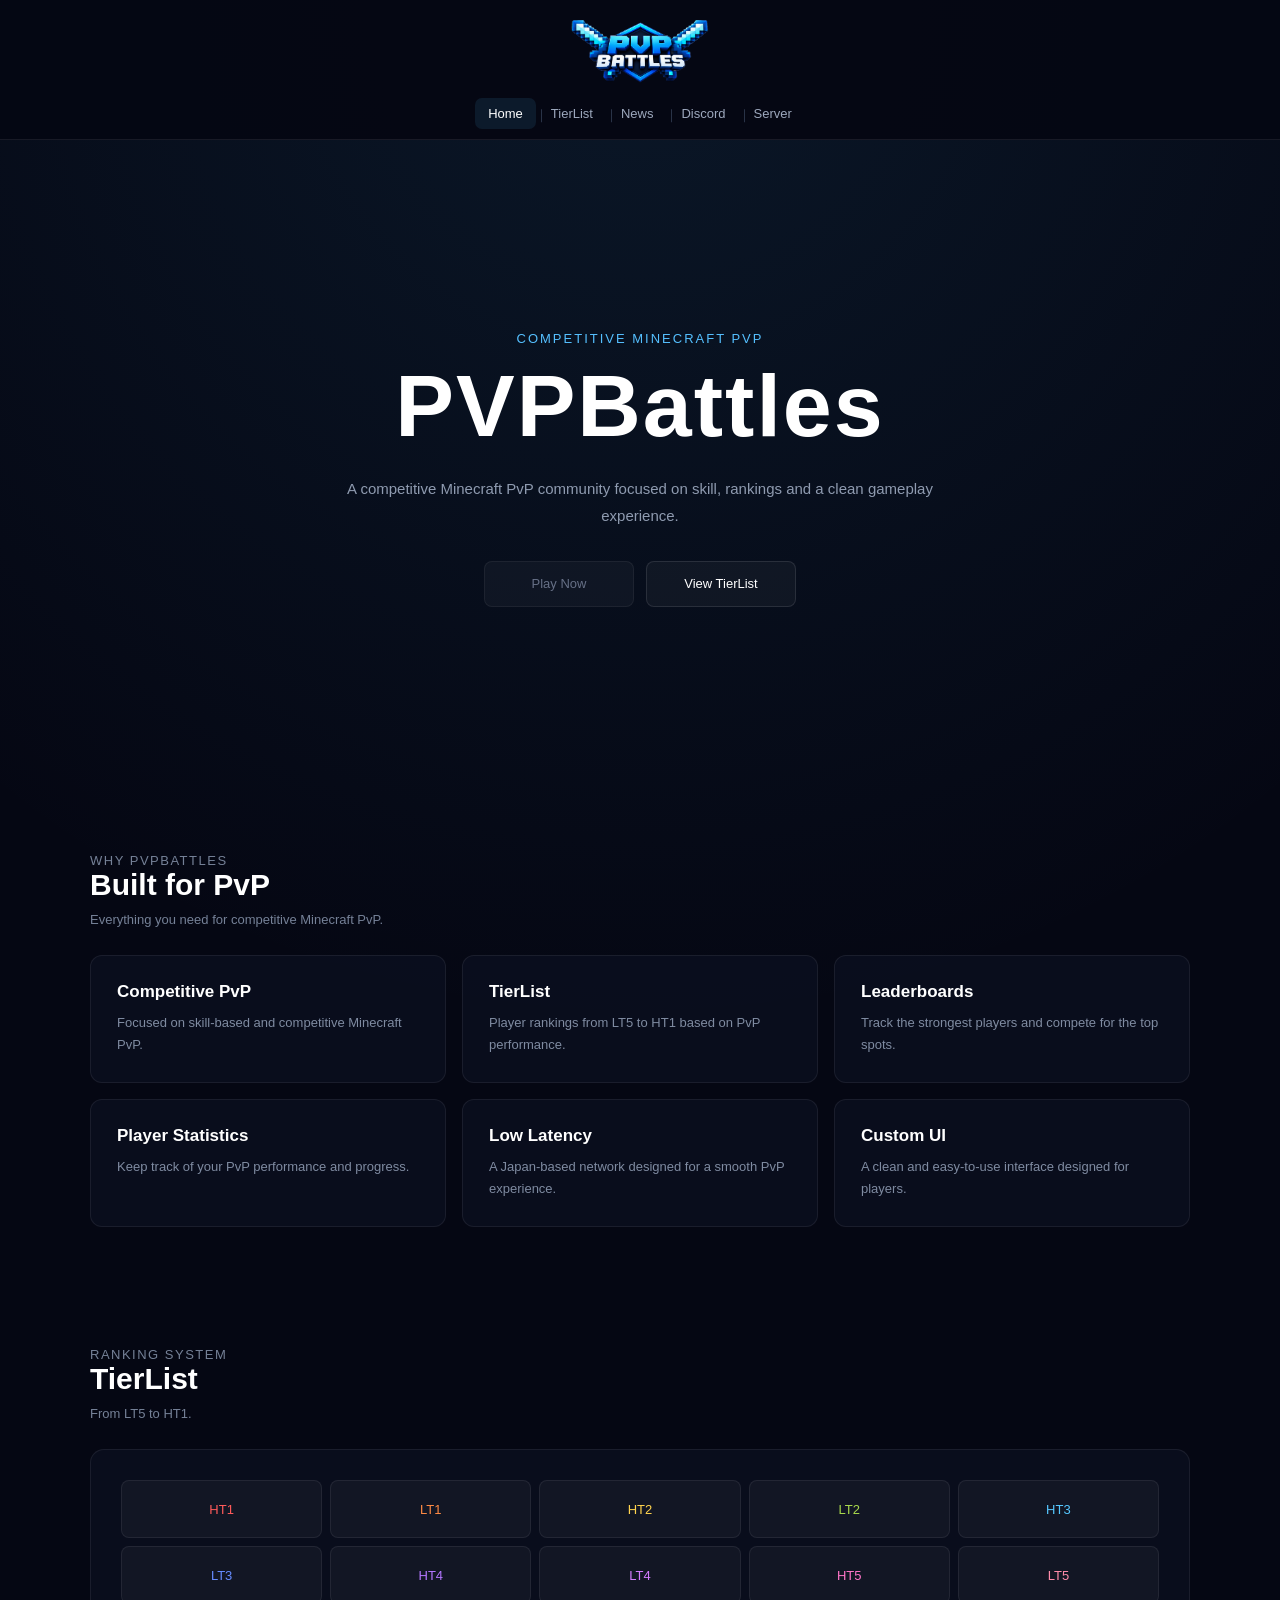
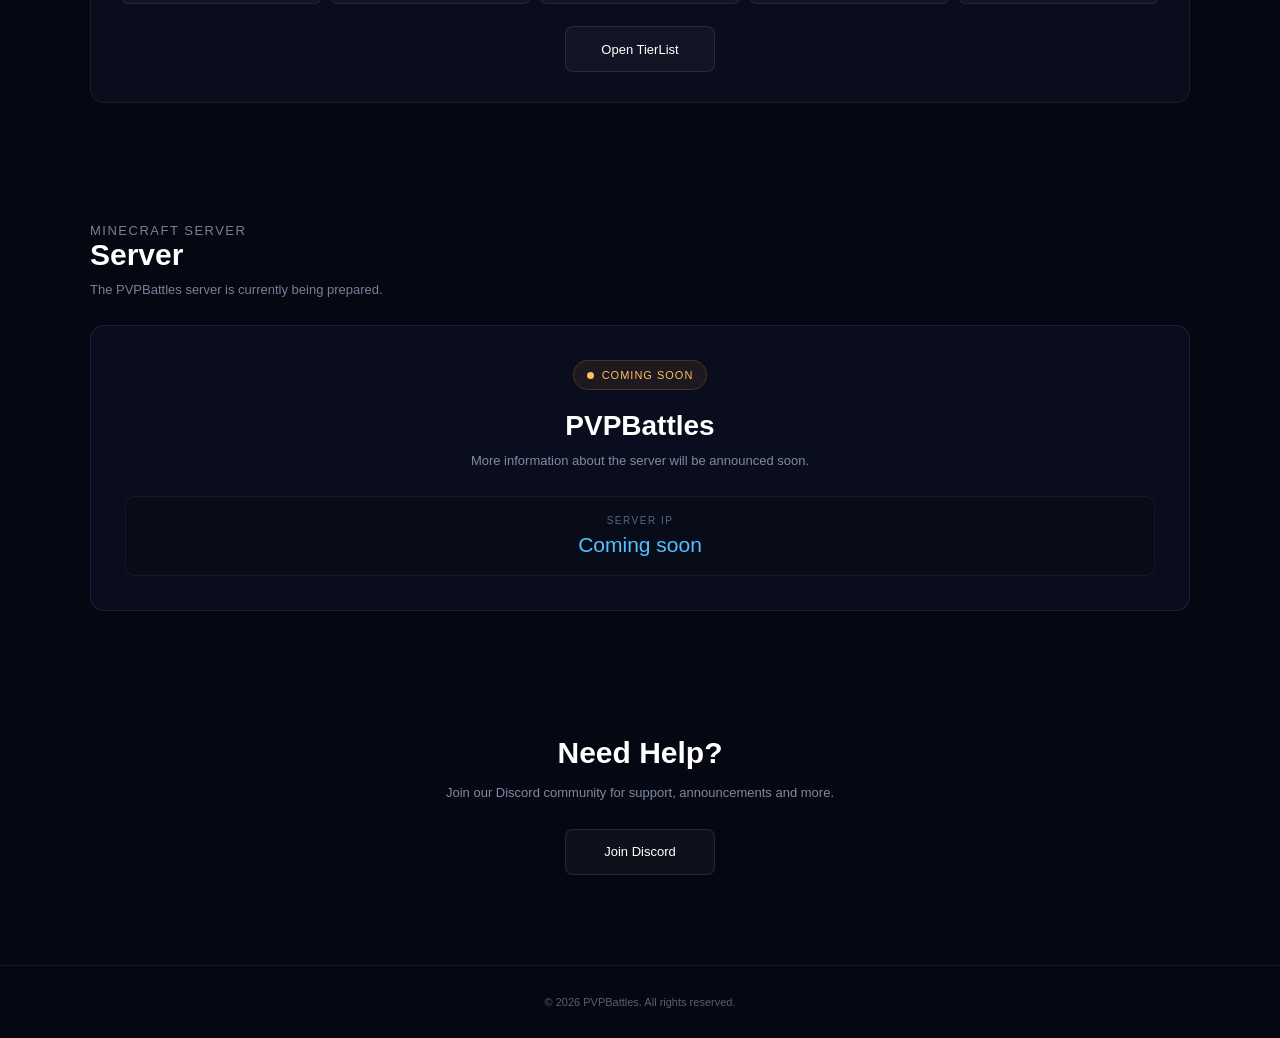
==== commit d70ccdee: "Update index.html" ====
--- a/home/index.html
+++ b/home/index.html
@@ -4,28 +4,19 @@
     <meta charset="UTF-8">
     <meta name="viewport" content="width=device-width, initial-scale=1.0">
 
-    <title>PVPBattles</title>
+    <title>Home | PVPBattles</title>
     <meta
         name="description"
-        content="PVPBattles - Competitive Minecraft PvP."
+        content="PVPBattles - Competitive Minecraft PvP"
     >
 
     <style>
         @font-face {
             font-family: "Minecraft";
-            src: url("../assets/fonts/minecraft_font.ttf") format("truetype");
-            font-display: swap;
-        }
-
-        :root {
-            --bg: #050713;
-            --bg-light: #080b19;
-            --card: #0b1020;
-            --border: rgba(255, 255, 255, 0.08);
-            --text: #ffffff;
-            --muted: #9da8bd;
-            --blue: #55c0ff;
-            --blue-dark: #3aa7e0;
+            src: url("../assets/fonts/minecraft_font.ttf?v=2") format("truetype");
+            font-weight: 400;
+            font-style: normal;
+            font-display: block;
         }
 
         * {
@@ -34,20 +25,30 @@
 
         html {
             scroll-behavior: smooth;
+        }
+
+        body,
+        button,
+        a,
+        h1,
+        h2,
+        h3,
+        p,
+        span {
+            font-family: "Minecraft", sans-serif;
         }
 
         body {
             margin: 0;
             min-height: 100vh;
+            color: #ffffff;
             background:
                 radial-gradient(
                     circle at 50% 0%,
-                    rgba(55, 150, 220, 0.12),
+                    rgba(58, 167, 224, 0.10),
                     transparent 38%
                 ),
-                var(--bg);
-            color: var(--text);
-            font-family: "Minecraft", sans-serif;
+                #050713;
         }
 
         a {
@@ -55,7 +56,7 @@
         }
 
         /* =========================
-           HEADER
+           Header
         ========================= */
 
         .site-header {
@@ -64,7 +65,7 @@
             padding: 18px 16px 10px;
             text-align: center;
             background: rgba(5, 7, 19, 0.94);
-            border-bottom: 1px solid var(--border);
+            border-bottom: 1px solid rgba(255, 255, 255, 0.08);
         }
 
         .header-logo-link {
@@ -90,19 +91,17 @@
         .navbar a {
             position: relative;
             padding: 8px 13px;
-            color: var(--muted);
+            color: #9da8bd;
             text-decoration: none;
             font-size: 13px;
             border-radius: 7px;
-            transition:
-                color 0.2s ease,
-                background 0.2s ease;
+            transition: 0.2s ease;
         }
 
         .navbar a:hover,
         .navbar a.active {
-            color: var(--text);
-            background: rgba(85, 192, 255, 0.1);
+            color: #ffffff;
+            background: rgba(85, 192, 255, 0.10);
         }
 
         .navbar a + a::before {
@@ -114,371 +113,353 @@
         }
 
         /* =========================
-           HERO
+           Main
+        ========================= */
+
+        main {
+            width: min(1100px, calc(100% - 32px));
+            margin: 0 auto;
+        }
+
+        /* =========================
+           Hero
         ========================= */
 
         .hero {
-            position: relative;
-            overflow: hidden;
-            min-height: 590px;
+            min-height: 72vh;
             display: flex;
+            flex-direction: column;
+            justify-content: center;
             align-items: center;
-            justify-content: center;
-            padding: 80px 20px;
             text-align: center;
-        }
-
-        .hero::before {
-            content: "";
-            position: absolute;
-            width: 520px;
-            height: 520px;
-            top: -250px;
-            left: 50%;
-            transform: translateX(-50%);
-            background: rgba(85, 192, 255, 0.08);
-            border-radius: 50%;
-            filter: blur(80px);
-            pointer-events: none;
-        }
-
-        .hero-content {
-            position: relative;
-            z-index: 1;
-            width: min(900px, 100%);
-        }
-
-        .hero-badge {
-            display: inline-block;
-            margin-bottom: 20px;
-            padding: 7px 13px;
-            color: var(--blue);
-            background: rgba(85, 192, 255, 0.08);
-            border: 1px solid rgba(85, 192, 255, 0.2);
-            border-radius: 999px;
-            font-size: 12px;
+            padding: 80px 0 70px;
+        }
+
+        .eyebrow {
+            margin: 0 0 16px;
+            color: #55c0ff;
+            font-size: 13px;
+            letter-spacing: 2px;
         }
 
         .hero h1 {
             margin: 0;
-            font-size: clamp(42px, 8vw, 82px);
+            font-size: clamp(44px, 9vw, 88px);
             line-height: 1;
             letter-spacing: 2px;
-            text-shadow: 0 0 30px rgba(85, 192, 255, 0.15);
-        }
-
-        .hero h1 span {
-            color: var(--blue);
         }
 
         .hero-subtitle {
             max-width: 650px;
             margin: 25px auto 0;
-            color: var(--muted);
-            font-size: clamp(14px, 2vw, 18px);
+            color: #8f9bb0;
+            font-size: 15px;
             line-height: 1.8;
         }
+
+        /* =========================
+           Buttons
+        ========================= */
 
         .hero-buttons {
             display: flex;
             justify-content: center;
             flex-wrap: wrap;
             gap: 12px;
-            margin-top: 35px;
+            margin-top: 32px;
         }
 
         .button {
             display: inline-flex;
+            justify-content: center;
             align-items: center;
-            justify-content: center;
+            min-width: 150px;
             min-height: 46px;
-            padding: 0 22px;
-            border: 1px solid transparent;
+            padding: 12px 20px;
             border-radius: 8px;
-            font-family: inherit;
+            text-decoration: none;
             font-size: 13px;
-            text-decoration: none;
-            cursor: pointer;
-            transition:
-                transform 0.2s ease,
-                background 0.2s ease,
-                border-color 0.2s ease;
-        }
-
-        .button:hover {
+            transition: 0.2s ease;
+        }
+
+        .button-primary {
+            color: #06101b;
+            background: #55c0ff;
+            box-shadow: 0 8px 30px rgba(85, 192, 255, 0.16);
+        }
+
+        .button-primary:hover {
             transform: translateY(-2px);
-        }
-
-        .button-primary {
-            color: #03101a;
-            background: var(--blue);
+            background: #70caff;
         }
 
         .button-secondary {
-            color: var(--text);
+            color: #ffffff;
             background: rgba(255, 255, 255, 0.04);
-            border-color: var(--border);
+            border: 1px solid rgba(255, 255, 255, 0.10);
+        }
+
+        .button-secondary:hover {
+            transform: translateY(-2px);
+            background: rgba(255, 255, 255, 0.07);
         }
 
         .button-disabled {
-            color: #697388;
-            background: rgba(255, 255, 255, 0.03);
-            border-color: var(--border);
+            color: #667086;
+            background: rgba(255, 255, 255, 0.035);
+            border: 1px solid rgba(255, 255, 255, 0.06);
             cursor: not-allowed;
             pointer-events: none;
         }
 
         /* =========================
-           SECTIONS
+           Sections
         ========================= */
 
         .section {
-            width: min(1120px, calc(100% - 32px));
-            margin: 0 auto;
-            padding: 90px 0;
-        }
-
-        .section-header {
-            margin-bottom: 35px;
-            text-align: center;
+            padding: 55px 0;
+        }
+
+        .section-heading {
+            margin-bottom: 28px;
         }
 
         .section-label {
-            margin-bottom: 10px;
-            color: var(--blue);
-            font-size: 12px;
-            text-transform: uppercase;
-        }
-
-        .section-title {
+            margin: 0 0 8px;
+            color: #55c0ff;
+            font-size: 11px;
+            letter-spacing: 1.5px;
+        }
+
+        .section-heading h2 {
             margin: 0;
-            font-size: clamp(26px, 4vw, 38px);
-        }
-
-        .section-description {
-            max-width: 650px;
-            margin: 15px auto 0;
-            color: var(--muted);
-            font-size: 14px;
-            line-height: 1.8;
-        }
-
-        /* =========================
-           FEATURES
+            font-size: 30px;
+        }
+
+        .section-heading p {
+            margin: 10px 0 0;
+            color: #758197;
+            font-size: 13px;
+        }
+
+        /* =========================
+           Features
         ========================= */
 
         .features {
             display: grid;
             grid-template-columns: repeat(3, 1fr);
-            gap: 15px;
+            gap: 16px;
         }
 
         .feature-card {
             padding: 26px;
-            background:
-                linear-gradient(
-                    145deg,
-                    rgba(255, 255, 255, 0.045),
-                    rgba(255, 255, 255, 0.015)
-                );
-            border: 1px solid var(--border);
+            background: rgba(12, 17, 34, 0.70);
+            border: 1px solid rgba(255, 255, 255, 0.07);
             border-radius: 12px;
-            transition:
-                transform 0.2s ease,
-                border-color 0.2s ease;
+            transition: 0.2s ease;
         }
 
         .feature-card:hover {
-            transform: translateY(-4px);
-            border-color: rgba(85, 192, 255, 0.25);
-        }
-
-        .feature-icon {
-            display: flex;
-            align-items: center;
-            justify-content: center;
-            width: 42px;
-            height: 42px;
-            margin-bottom: 18px;
-            color: var(--blue);
-            background: rgba(85, 192, 255, 0.08);
-            border-radius: 9px;
-            font-size: 17px;
+            transform: translateY(-3px);
+            border-color: rgba(85, 192, 255, 0.18);
         }
 
         .feature-card h3 {
             margin: 0 0 10px;
-            font-size: 16px;
+            font-size: 17px;
         }
 
         .feature-card p {
             margin: 0;
-            color: var(--muted);
-            font-size: 12px;
-            line-height: 1.8;
-        }
-
-        /* =========================
-           TIERLIST PREVIEW
+            color: #7f8ba1;
+            font-size: 13px;
+            line-height: 1.7;
+        }
+
+        /* =========================
+           TierList Preview
         ========================= */
 
         .tier-preview {
+            padding: 30px;
+            background: rgba(12, 17, 34, 0.70);
+            border: 1px solid rgba(255, 255, 255, 0.07);
+            border-radius: 14px;
+        }
+
+        .tier-row {
             display: grid;
-            grid-template-columns: 1.2fr 1fr;
-            gap: 20px;
-            align-items: stretch;
-        }
-
-        .tier-preview-card,
-        .server-card,
-        .support-card {
-            padding: 35px;
-            background:
-                linear-gradient(
-                    145deg,
-                    rgba(85, 192, 255, 0.07),
-                    rgba(255, 255, 255, 0.02)
-                );
-            border: 1px solid var(--border);
+            grid-template-columns: repeat(5, 1fr);
+            gap: 8px;
+        }
+
+        .tier {
+            display: flex;
+            justify-content: center;
+            align-items: center;
+            min-height: 58px;
+            border-radius: 8px;
+            font-size: 13px;
+            background: rgba(255, 255, 255, 0.04);
+            border: 1px solid rgba(255, 255, 255, 0.07);
+        }
+
+        .ht1 {
+            color: #ff5b5b;
+        }
+
+        .lt1 {
+            color: #ff8b45;
+        }
+
+        .ht2 {
+            color: #ffd34e;
+        }
+
+        .lt2 {
+            color: #a8d94c;
+        }
+
+        .ht3 {
+            color: #55c7ff;
+        }
+
+        .lt3 {
+            color: #668cff;
+        }
+
+        .ht4 {
+            color: #b477ff;
+        }
+
+        .lt4 {
+            color: #d47cff;
+        }
+
+        .ht5 {
+            color: #ff75c8;
+        }
+
+        .lt5 {
+            color: #ff8caa;
+        }
+
+        .tier-button {
+            margin-top: 22px;
+            text-align: center;
+        }
+
+        /* =========================
+           Server
+        ========================= */
+
+        .server-box {
+            padding: 34px;
+            text-align: center;
+            background: rgba(12, 17, 34, 0.75);
+            border: 1px solid rgba(85, 192, 255, 0.13);
             border-radius: 14px;
         }
 
-        .tier-preview-card h3,
-        .server-card h3,
-        .support-card h3 {
-            margin: 0 0 12px;
-            font-size: 22px;
-        }
-
-        .tier-preview-card p,
-        .server-card p,
-        .support-card p {
-            margin: 0;
-            color: var(--muted);
-            font-size: 13px;
-            line-height: 1.8;
-        }
-
-        .tier-levels {
-            display: flex;
-            flex-wrap: wrap;
+        .server-status {
+            display: inline-flex;
+            align-items: center;
             gap: 8px;
-            margin-top: 25px;
-        }
-
-        .tier {
-            padding: 8px 11px;
-            border-radius: 6px;
-            background: rgba(255, 255, 255, 0.05);
-            font-size: 11px;
-        }
-
-        .tier.ht1 { color: #ff4b4b; }
-        .tier.ht2 { color: #ff8b32; }
-        .tier.ht3 { color: #ffb52e; }
-        .tier.ht4 { color: #ffe047; }
-        .tier.ht5 { color: #fff1a3; }
-        .tier.lt1 { color: #45d483; }
-        .tier.lt2 { color: #36cfa9; }
-        .tier.lt3 { color: #3ec5c5; }
-        .tier.lt4 { color: #55a8ff; }
-        .tier.lt5 { color: #9b9cff; }
-
-        /* =========================
-           SERVER
-        ========================= */
-
-        .server-section {
-            padding-top: 20px;
-        }
-
-        .server-card {
-            text-align: center;
-        }
-
-        .coming-soon {
-            display: inline-block;
-            margin: 5px 0 25px;
-            padding: 8px 14px;
-            color: var(--blue);
-            background: rgba(85, 192, 255, 0.08);
-            border: 1px solid rgba(85, 192, 255, 0.2);
+            padding: 8px 13px;
+            color: #ffbf5f;
+            background: rgba(255, 180, 60, 0.08);
+            border: 1px solid rgba(255, 180, 60, 0.18);
             border-radius: 999px;
             font-size: 11px;
+            letter-spacing: 1px;
+        }
+
+        .server-dot {
+            width: 7px;
+            height: 7px;
+            border-radius: 50%;
+            background: #ffbf5f;
+        }
+
+        .server-box h2 {
+            margin: 20px 0 8px;
+            font-size: 28px;
+        }
+
+        .server-box p {
+            margin: 0;
+            color: #7f8ba1;
+            font-size: 13px;
+            line-height: 1.7;
         }
 
         .server-ip {
-            margin-top: 25px;
-            padding: 16px;
-            color: #7c879b;
-            background: rgba(0, 0, 0, 0.2);
-            border: 1px solid var(--border);
-            border-radius: 8px;
+            margin-top: 24px;
+            padding: 18px;
+            background: #080c18;
+            border: 1px solid rgba(255, 255, 255, 0.06);
+            border-radius: 9px;
+        }
+
+        .server-ip-label {
+            display: block;
+            margin-bottom: 7px;
+            color: #59657a;
+            font-size: 10px;
+            letter-spacing: 1.5px;
+        }
+
+        .server-ip-value {
+            color: #55c0ff;
+            font-size: 21px;
+        }
+
+        /* =========================
+           Support
+        ========================= */
+
+        .support {
+            padding: 70px 0 90px;
+            text-align: center;
+        }
+
+        .support h2 {
+            margin: 0;
+            font-size: 30px;
+        }
+
+        .support p {
+            margin: 12px auto 24px;
+            max-width: 550px;
+            color: #7f8ba1;
             font-size: 13px;
-        }
-
-        /* =========================
-           SUPPORT
-        ========================= */
-
-        .support-section {
-            padding-top: 20px;
-        }
-
-        .support-card {
+            line-height: 1.7;
+        }
+
+        /* =========================
+           Footer
+        ========================= */
+
+        footer {
+            padding: 30px 16px;
             text-align: center;
-        }
-
-        .support-card .button {
-            margin-top: 25px;
-        }
-
-        /* =========================
-           FOOTER
-        ========================= */
-
-        footer {
-            margin-top: 40px;
-            padding: 30px 20px;
-            text-align: center;
-            color: #68738a;
-            border-top: 1px solid var(--border);
+            color: #566177;
             font-size: 11px;
-        }
-
-        footer strong {
-            color: #aeb8ca;
-        }
-
-        /* =========================
-           RESPONSIVE
-        ========================= */
-
-        @media (max-width: 800px) {
-            .features {
-                grid-template-columns: repeat(2, 1fr);
-            }
-
-            .tier-preview {
-                grid-template-columns: 1fr;
-            }
-
-            .hero {
-                min-height: 520px;
-            }
-        }
-
-        @media (max-width: 600px) {
+            border-top: 1px solid rgba(255, 255, 255, 0.07);
+        }
+
+        /* =========================
+           Mobile
+        ========================= */
+
+        @media (max-width: 700px) {
             .site-header {
                 padding-top: 14px;
             }
 
             .header-logo {
                 width: 140px;
-            }
-
-            .navbar {
-                gap: 0;
             }
 
             .navbar a {
@@ -487,50 +468,74 @@
             }
 
             .navbar a + a::before {
-                left: -2px;
+                left: -4px;
+            }
+
+            main {
+                width: min(100% - 24px, 1100px);
             }
 
             .hero {
-                min-height: 500px;
-                padding: 60px 16px;
-            }
-
-            .hero h1 {
-                font-size: 45px;
+                min-height: 65vh;
+                padding: 60px 0 50px;
             }
 
             .hero-subtitle {
-                font-size: 12px;
+                font-size: 13px;
             }
 
             .hero-buttons {
-                flex-direction: column;
-                width: min(300px, 100%);
-                margin-right: auto;
-                margin-left: auto;
+                width: 100%;
             }
 
             .button {
                 width: 100%;
+                max-width: 280px;
             }
 
             .section {
-                width: min(100% - 24px, 1120px);
-                padding: 65px 0;
+                padding: 42px 0;
             }
 
             .features {
                 grid-template-columns: 1fr;
             }
 
-            .feature-card {
-                padding: 22px;
-            }
-
-            .tier-preview-card,
-            .server-card,
-            .support-card {
-                padding: 25px 20px;
+            .tier-preview {
+                padding: 18px;
+            }
+
+            .tier-row {
+                grid-template-columns: repeat(2, 1fr);
+            }
+
+            .server-box {
+                padding: 27px 18px;
+            }
+
+            .support {
+                padding: 55px 0 70px;
+            }
+        }
+
+        @media (max-width: 420px) {
+            .navbar a {
+                padding-left: 6px;
+                padding-right: 6px;
+                font-size: 9px;
+            }
+
+            .navbar a + a::before {
+                content: "";
+            }
+
+            .hero h1 {
+                font-size: 42px;
+            }
+
+            .section-heading h2,
+            .support h2 {
+                font-size: 25px;
             }
         }
     </style>
@@ -538,234 +543,243 @@
 
 <body>
 
-    <!-- =========================
-         COMMON HEADER
-    ========================= -->
-
-    <header class="site-header">
-        <a href="../home/" class="header-logo-link">
-            <img
-                src="../assets/header.png"
-                class="header-logo"
-                alt="PVPBattles"
+<header class="site-header">
+
+    <a href="../home/" class="header-logo-link">
+        <img
+            src="../assets/header.png"
+            class="header-logo"
+            alt="PVPBattles"
+        >
+    </a>
+
+    <nav class="navbar" aria-label="Main navigation">
+        <a href="../home/" class="active">Home</a>
+        <a href="../tierlist/">TierList</a>
+        <a href="../news/">News</a>
+
+        <a
+            href="https://discord.gg/tyCm7xx4jz"
+            target="_blank"
+            rel="noopener noreferrer"
+        >
+            Discord
+        </a>
+
+        <a href="../server/">Server</a>
+    </nav>
+
+</header>
+
+<main>
+
+    <!-- Hero -->
+
+    <section class="hero">
+
+        <p class="eyebrow">COMPETITIVE MINECRAFT PVP</p>
+
+        <h1>PVPBattles</h1>
+
+        <p class="hero-subtitle">
+            A competitive Minecraft PvP community focused on skill,
+            rankings and a clean gameplay experience.
+        </p>
+
+        <div class="hero-buttons">
+
+            <span class="button button-disabled">
+                Play Now
+            </span>
+
+            <a
+                href="../tierlist/"
+                class="button button-secondary"
             >
+                View TierList
+            </a>
+
+        </div>
+
+    </section>
+
+    <!-- Features -->
+
+    <section class="section">
+
+        <div class="section-heading">
+            <p class="section-label">WHY PVPBATTLES</p>
+
+            <h2>Built for PvP</h2>
+
+            <p>
+                Everything you need for competitive Minecraft PvP.
+            </p>
+        </div>
+
+        <div class="features">
+
+            <article class="feature-card">
+                <h3>Competitive PvP</h3>
+                <p>
+                    Focused on skill-based and competitive Minecraft PvP.
+                </p>
+            </article>
+
+            <article class="feature-card">
+                <h3>TierList</h3>
+                <p>
+                    Player rankings from LT5 to HT1 based on PvP performance.
+                </p>
+            </article>
+
+            <article class="feature-card">
+                <h3>Leaderboards</h3>
+                <p>
+                    Track the strongest players and compete for the top spots.
+                </p>
+            </article>
+
+            <article class="feature-card">
+                <h3>Player Statistics</h3>
+                <p>
+                    Keep track of your PvP performance and progress.
+                </p>
+            </article>
+
+            <article class="feature-card">
+                <h3>Low Latency</h3>
+                <p>
+                    A Japan-based network designed for a smooth PvP experience.
+                </p>
+            </article>
+
+            <article class="feature-card">
+                <h3>Custom UI</h3>
+                <p>
+                    A clean and easy-to-use interface designed for players.
+                </p>
+            </article>
+
+        </div>
+
+    </section>
+
+    <!-- TierList -->
+
+    <section class="section">
+
+        <div class="section-heading">
+            <p class="section-label">RANKING SYSTEM</p>
+
+            <h2>TierList</h2>
+
+            <p>
+                From LT5 to HT1.
+            </p>
+        </div>
+
+        <div class="tier-preview">
+
+            <div class="tier-row">
+                <div class="tier ht1">HT1</div>
+                <div class="tier lt1">LT1</div>
+                <div class="tier ht2">HT2</div>
+                <div class="tier lt2">LT2</div>
+                <div class="tier ht3">HT3</div>
+                <div class="tier lt3">LT3</div>
+                <div class="tier ht4">HT4</div>
+                <div class="tier lt4">LT4</div>
+                <div class="tier ht5">HT5</div>
+                <div class="tier lt5">LT5</div>
+            </div>
+
+            <div class="tier-button">
+                <a
+                    href="../tierlist/"
+                    class="button button-secondary"
+                >
+                    Open TierList
+                </a>
+            </div>
+
+        </div>
+
+    </section>
+
+    <!-- Server -->
+
+    <section class="section">
+
+        <div class="section-heading">
+            <p class="section-label">MINECRAFT SERVER</p>
+
+            <h2>Server</h2>
+
+            <p>
+                The PVPBattles server is currently being prepared.
+            </p>
+        </div>
+
+        <div class="server-box">
+
+            <div class="server-status">
+                <span class="server-dot"></span>
+                COMING SOON
+            </div>
+
+            <h2>PVPBattles</h2>
+
+            <p>
+                More information about the server will be announced soon.
+            </p>
+
+            <div class="server-ip">
+
+                <span class="server-ip-label">
+                    SERVER IP
+                </span>
+
+                <span class="server-ip-value">
+                    Coming soon
+                </span>
+
+            </div>
+
+        </div>
+
+    </section>
+
+    <!-- Support -->
+
+    <section
+        class="support"
+        id="support"
+    >
+
+        <h2>Need Help?</h2>
+
+        <p>
+            Join our Discord community for support,
+            announcements and more.
+        </p>
+
+        <a
+            href="https://discord.gg/tyCm7xx4jz"
+            target="_blank"
+            rel="noopener noreferrer"
+            class="button button-secondary"
+        >
+            Join Discord
         </a>
 
-        <nav class="navbar" aria-label="Main navigation">
-            <a href="../home/" class="active">Home</a>
-            <a href="../tierlist/">TierList</a>
-            <a href="../news/">News</a>
-            <a
-                href="https://discord.gg/tyCm7xx4jz"
-                target="_blank"
-                rel="noopener noreferrer"
-            >
-                Discord
-            </a>
-            <a href="../server/">Server</a>
-        </nav>
-    </header>
-
-    <main>
-
-        <!-- HERO -->
-
-        <section class="hero">
-            <div class="hero-content">
-
-                <div class="hero-badge">
-                    COMPETITIVE MINECRAFT PVP
-                </div>
-
-                <h1>
-                    PVP<span>Battles</span>
-                </h1>
-
-                <p class="hero-subtitle">
-                    A competitive Minecraft PvP community focused on
-                    skill, rankings, and fair competition.
-                </p>
-
-                <div class="hero-buttons">
-                    <span class="button button-disabled">
-                        Play Now
-                    </span>
-
-                    <a
-                        href="../tierlist/"
-                        class="button button-secondary"
-                    >
-                        View TierList
-                    </a>
-                </div>
-
-            </div>
-        </section>
-
-        <!-- FEATURES -->
-
-        <section class="section">
-
-            <div class="section-header">
-                <div class="section-label">WHY PVPBATTLES</div>
-
-                <h2 class="section-title">
-                    Built for Competitive PvP
-                </h2>
-
-                <p class="section-description">
-                    Everything you need to track your PvP performance
-                    and compete with other players.
-                </p>
-            </div>
-
-            <div class="features">
-
-                <article class="feature-card">
-                    <div class="feature-icon">⚔</div>
-                    <h3>Competitive PvP</h3>
-                    <p>
-                        Compete against other Minecraft PvP players
-                        and prove your skills.
-                    </p>
-                </article>
-
-                <article class="feature-card">
-                    <div class="feature-icon">◆</div>
-                    <h3>TierList</h3>
-                    <p>
-                        Player rankings from LT5 to HT1 across
-                        multiple PvP kits.
-                    </p>
-                </article>
-
-                <article class="feature-card">
-                    <div class="feature-icon">★</div>
-                    <h3>Leaderboards</h3>
-                    <p>
-                        See who stands at the top of the PVPBattles
-                        rankings.
-                    </p>
-                </article>
-
-                <article class="feature-card">
-                    <div class="feature-icon">◈</div>
-                    <h3>Player Statistics</h3>
-                    <p>
-                        Keep track of player performance and
-                        competitive progress.
-                    </p>
-                </article>
-
-                <article class="feature-card">
-                    <div class="feature-icon">⌁</div>
-                    <h3>Low Latency</h3>
-                    <p>
-                        A Japan-based environment designed for
-                        responsive PvP gameplay.
-                    </p>
-                </article>
-
-                <article class="feature-card">
-                    <div class="feature-icon">▣</div>
-                    <h3>Custom UI</h3>
-                    <p>
-                        Clean and easy-to-use interfaces designed
-                        for both desktop and mobile.
-                    </p>
-                </article>
-
-            </div>
-
-        </section>
-
-        <!-- TIERLIST -->
-
-        <section class="section">
-
-            <div class="section-header">
-                <div class="section-label">RANKINGS</div>
-
-                <h2 class="section-title">
-                    Find Your Tier
-                </h2>
-
-                <p class="section-description">
-                    Check player rankings across every supported
-                    PvP kit.
-                </p>
-            </div>
-
-            <div class="tier-preview">
-
-                <div class="tier-preview-card">
-                    <h3>PVPBattles TierList</h3>
-
-                    <p>
-                        From LT5 to HT1, see where players stand
-                        across different competitive kits.
-                    </p>
-
-                    <div class="tier-levels">
-                        <span class="tier ht1">HT1</span>
-                        <span class="tier ht2">HT2</span>
-                        <span class="tier ht3">HT3</span>
-                        <span class="tier ht4">HT4</span>
-                        <span class="tier ht5">HT5</span>
-                        <span class="tier lt1">LT1</span>
-                        <span class="tier lt2">LT2</span>
-                        <span class="tier lt3">LT3</span>
-                        <span class="tier lt4">LT4</span>
-                        <span class="tier lt5">LT5</span>
-                    </div>
-                </div>
-
-                <div class="tier-preview-card">
-                    <h3>Check the Rankings</h3>
-
-                    <p>
-                        Explore the full TierList and find your
-                        favorite players.
-                    </p>
-
-                    <div class="hero-buttons">
-                        <a
-                            href="../tierlist/"
-                            class="button button-primary"
-                        >
-                            Open TierList
-                        </a>
-                    </div>
-                </div>
-
-            </div>
-
-        </section>
-
-        <!-- SERVER -->
-
-        <section class="section server-section">
-
-            <div class="section-header">
-                <div class="section-label">SERVER</div>
-
-                <h2 class="section-title">
-                    PVPBattles Server
-                </h2>
-
-                <p class="section-description">
-                    The server is currently under development.
-                </p>
-            </div>
-
-            <div class="server-card">
-
-                <div class="coming-soon">
-                    COMING SOON
-                </div>
-
-                <h3>Server</h3>
-
-                <p>
-                    The PVPBattles Minecraft server will be
-                    ava
+    </section>
+
+</main>
+
+<footer>
+    © 2026 PVPBattles. All rights reserved.
+</footer>
+
+</body>
+</html>
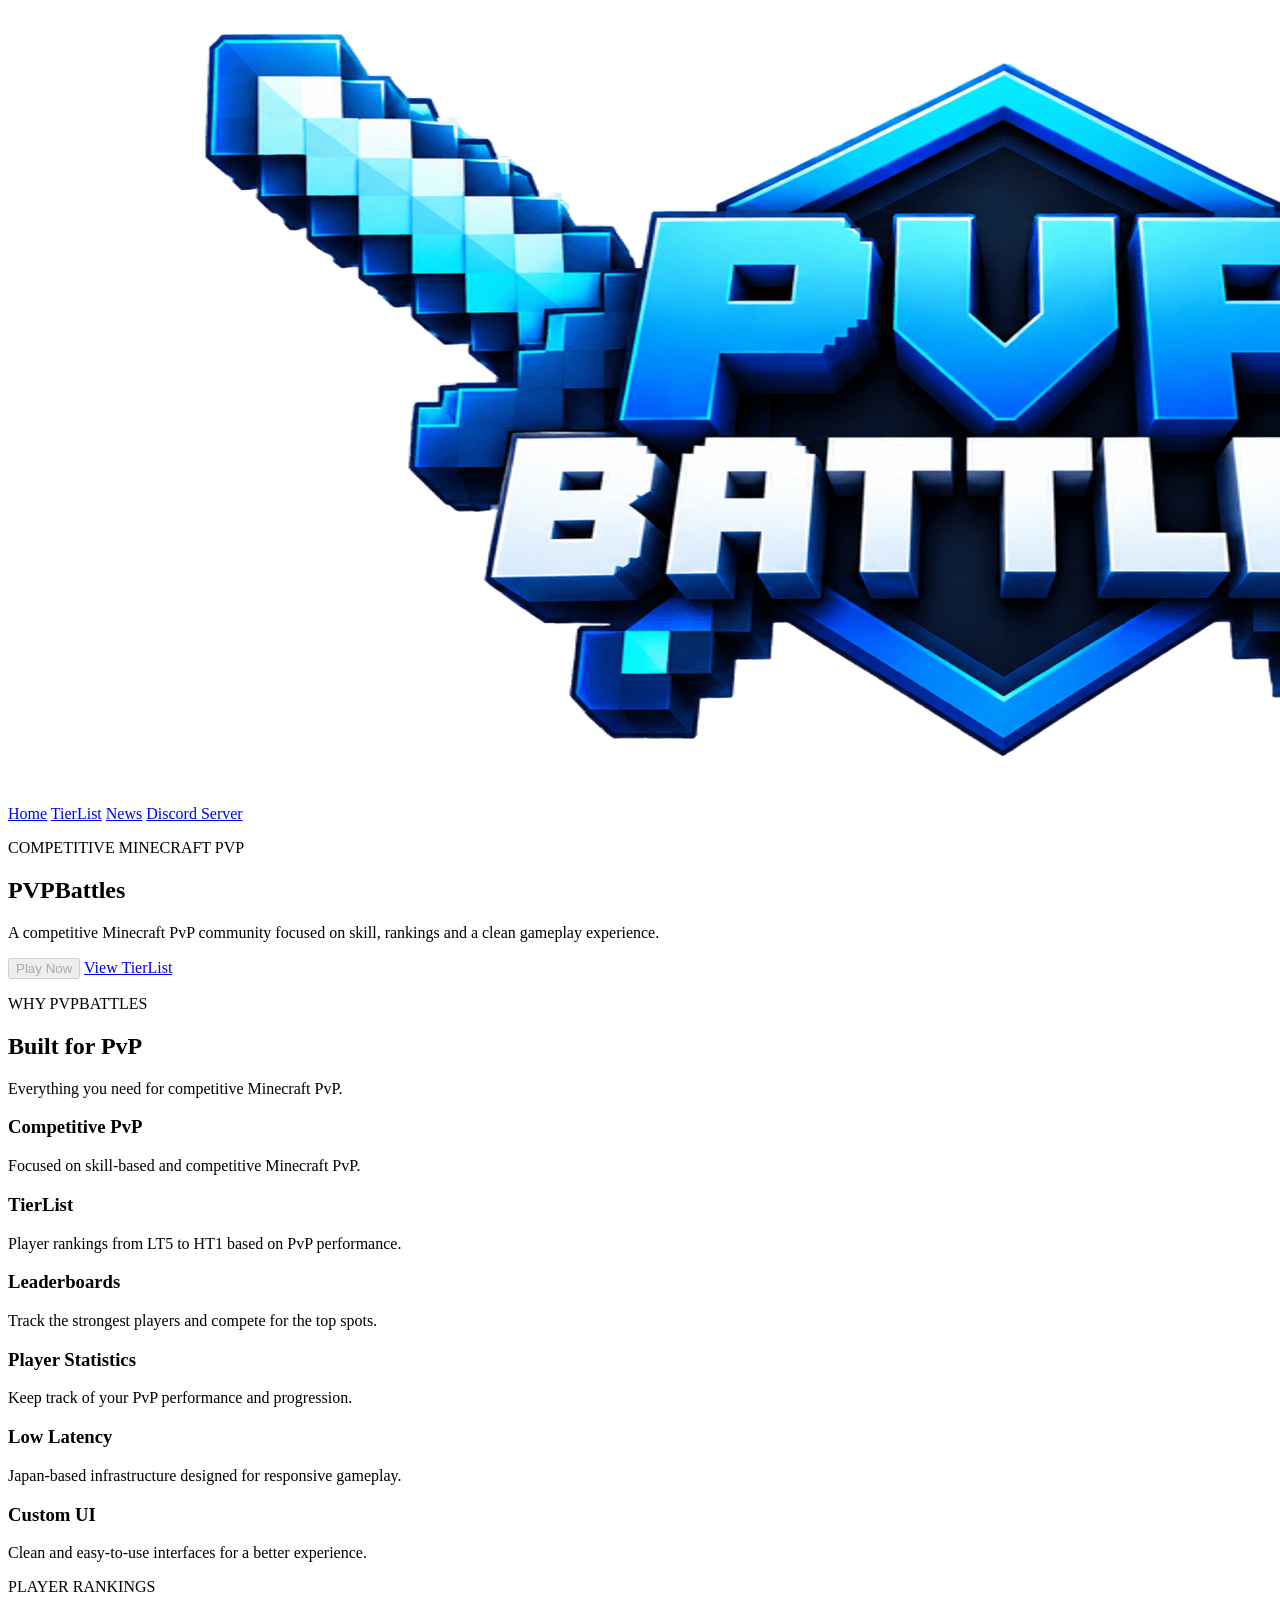
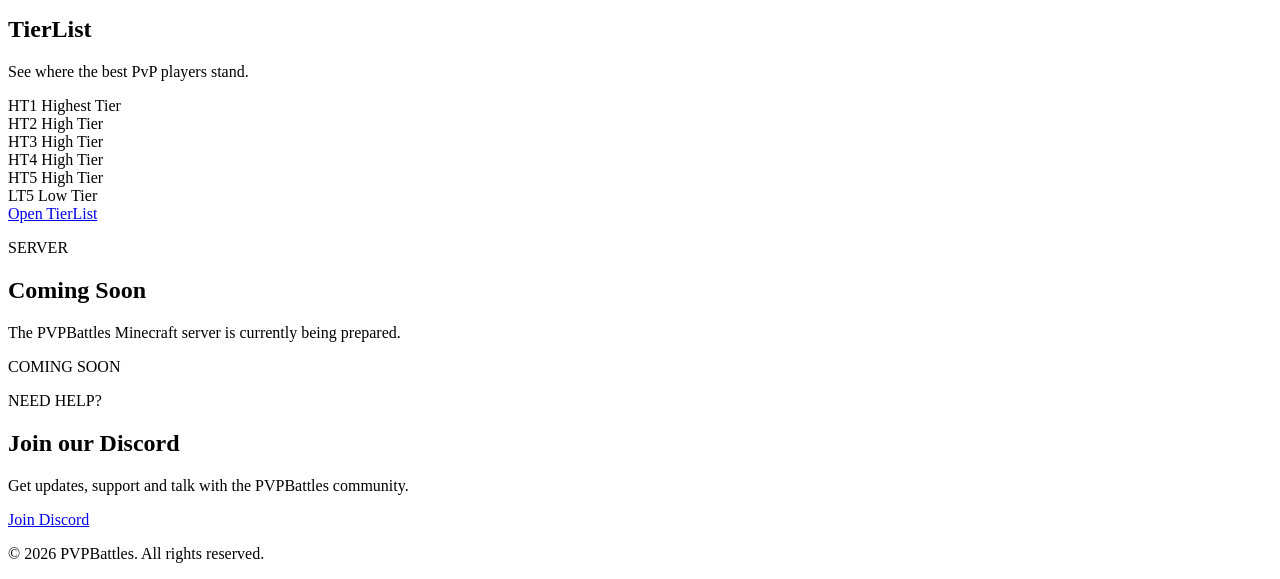
==== commit fa7ca9dc: "Update index.html" ====
--- a/home/index.html
+++ b/home/index.html
@@ -4,782 +4,261 @@
     <meta charset="UTF-8">
     <meta name="viewport" content="width=device-width, initial-scale=1.0">
 
-    <title>Home | PVPBattles</title>
+    <title>PVPBattles | Competitive Minecraft PvP</title>
     <meta
         name="description"
-        content="PVPBattles - Competitive Minecraft PvP"
+        content="PVPBattles - Competitive Minecraft PvP, rankings, statistics and TierList."
     >
 
-    <style>
-        @font-face {
-            font-family: "Minecraft";
-            src: url("../assets/fonts/minecraft_font.ttf?v=2") format("truetype");
-            font-weight: 400;
-            font-style: normal;
-            font-display: block;
-        }
-
-        * {
-            box-sizing: border-box;
-        }
-
-        html {
-            scroll-behavior: smooth;
-        }
-
-        body,
-        button,
-        a,
-        h1,
-        h2,
-        h3,
-        p,
-        span {
-            font-family: "Minecraft", sans-serif;
-        }
-
-        body {
-            margin: 0;
-            min-height: 100vh;
-            color: #ffffff;
-            background:
-                radial-gradient(
-                    circle at 50% 0%,
-                    rgba(58, 167, 224, 0.10),
-                    transparent 38%
-                ),
-                #050713;
-        }
-
-        a {
-            color: inherit;
-        }
-
-        /* =========================
-           Header
-        ========================= */
-
-        .site-header {
-            position: relative;
-            z-index: 10;
-            padding: 18px 16px 10px;
-            text-align: center;
-            background: rgba(5, 7, 19, 0.94);
-            border-bottom: 1px solid rgba(255, 255, 255, 0.08);
-        }
-
-        .header-logo-link {
-            display: block;
-            width: fit-content;
-            margin: 0 auto 12px;
-        }
-
-        .header-logo {
-            display: block;
-            width: 170px;
-            height: auto;
-        }
-
-        .navbar {
-            display: flex;
-            justify-content: center;
-            align-items: center;
-            flex-wrap: wrap;
-            gap: 2px;
-        }
-
-        .navbar a {
-            position: relative;
-            padding: 8px 13px;
-            color: #9da8bd;
-            text-decoration: none;
-            font-size: 13px;
-            border-radius: 7px;
-            transition: 0.2s ease;
-        }
-
-        .navbar a:hover,
-        .navbar a.active {
-            color: #ffffff;
-            background: rgba(85, 192, 255, 0.10);
-        }
-
-        .navbar a + a::before {
-            content: "｜";
-            position: absolute;
-            left: -3px;
-            color: #344056;
-            pointer-events: none;
-        }
-
-        /* =========================
-           Main
-        ========================= */
-
-        main {
-            width: min(1100px, calc(100% - 32px));
-            margin: 0 auto;
-        }
-
-        /* =========================
-           Hero
-        ========================= */
-
-        .hero {
-            min-height: 72vh;
-            display: flex;
-            flex-direction: column;
-            justify-content: center;
-            align-items: center;
-            text-align: center;
-            padding: 80px 0 70px;
-        }
-
-        .eyebrow {
-            margin: 0 0 16px;
-            color: #55c0ff;
-            font-size: 13px;
-            letter-spacing: 2px;
-        }
-
-        .hero h1 {
-            margin: 0;
-            font-size: clamp(44px, 9vw, 88px);
-            line-height: 1;
-            letter-spacing: 2px;
-        }
-
-        .hero-subtitle {
-            max-width: 650px;
-            margin: 25px auto 0;
-            color: #8f9bb0;
-            font-size: 15px;
-            line-height: 1.8;
-        }
-
-        /* =========================
-           Buttons
-        ========================= */
-
-        .hero-buttons {
-            display: flex;
-            justify-content: center;
-            flex-wrap: wrap;
-            gap: 12px;
-            margin-top: 32px;
-        }
-
-        .button {
-            display: inline-flex;
-            justify-content: center;
-            align-items: center;
-            min-width: 150px;
-            min-height: 46px;
-            padding: 12px 20px;
-            border-radius: 8px;
-            text-decoration: none;
-            font-size: 13px;
-            transition: 0.2s ease;
-        }
-
-        .button-primary {
-            color: #06101b;
-            background: #55c0ff;
-            box-shadow: 0 8px 30px rgba(85, 192, 255, 0.16);
-        }
-
-        .button-primary:hover {
-            transform: translateY(-2px);
-            background: #70caff;
-        }
-
-        .button-secondary {
-            color: #ffffff;
-            background: rgba(255, 255, 255, 0.04);
-            border: 1px solid rgba(255, 255, 255, 0.10);
-        }
-
-        .button-secondary:hover {
-            transform: translateY(-2px);
-            background: rgba(255, 255, 255, 0.07);
-        }
-
-        .button-disabled {
-            color: #667086;
-            background: rgba(255, 255, 255, 0.035);
-            border: 1px solid rgba(255, 255, 255, 0.06);
-            cursor: not-allowed;
-            pointer-events: none;
-        }
-
-        /* =========================
-           Sections
-        ========================= */
-
-        .section {
-            padding: 55px 0;
-        }
-
-        .section-heading {
-            margin-bottom: 28px;
-        }
-
-        .section-label {
-            margin: 0 0 8px;
-            color: #55c0ff;
-            font-size: 11px;
-            letter-spacing: 1.5px;
-        }
-
-        .section-heading h2 {
-            margin: 0;
-            font-size: 30px;
-        }
-
-        .section-heading p {
-            margin: 10px 0 0;
-            color: #758197;
-            font-size: 13px;
-        }
-
-        /* =========================
-           Features
-        ========================= */
-
-        .features {
-            display: grid;
-            grid-template-columns: repeat(3, 1fr);
-            gap: 16px;
-        }
-
-        .feature-card {
-            padding: 26px;
-            background: rgba(12, 17, 34, 0.70);
-            border: 1px solid rgba(255, 255, 255, 0.07);
-            border-radius: 12px;
-            transition: 0.2s ease;
-        }
-
-        .feature-card:hover {
-            transform: translateY(-3px);
-            border-color: rgba(85, 192, 255, 0.18);
-        }
-
-        .feature-card h3 {
-            margin: 0 0 10px;
-            font-size: 17px;
-        }
-
-        .feature-card p {
-            margin: 0;
-            color: #7f8ba1;
-            font-size: 13px;
-            line-height: 1.7;
-        }
-
-        /* =========================
-           TierList Preview
-        ========================= */
-
-        .tier-preview {
-            padding: 30px;
-            background: rgba(12, 17, 34, 0.70);
-            border: 1px solid rgba(255, 255, 255, 0.07);
-            border-radius: 14px;
-        }
-
-        .tier-row {
-            display: grid;
-            grid-template-columns: repeat(5, 1fr);
-            gap: 8px;
-        }
-
-        .tier {
-            display: flex;
-            justify-content: center;
-            align-items: center;
-            min-height: 58px;
-            border-radius: 8px;
-            font-size: 13px;
-            background: rgba(255, 255, 255, 0.04);
-            border: 1px solid rgba(255, 255, 255, 0.07);
-        }
-
-        .ht1 {
-            color: #ff5b5b;
-        }
-
-        .lt1 {
-            color: #ff8b45;
-        }
-
-        .ht2 {
-            color: #ffd34e;
-        }
-
-        .lt2 {
-            color: #a8d94c;
-        }
-
-        .ht3 {
-            color: #55c7ff;
-        }
-
-        .lt3 {
-            color: #668cff;
-        }
-
-        .ht4 {
-            color: #b477ff;
-        }
-
-        .lt4 {
-            color: #d47cff;
-        }
-
-        .ht5 {
-            color: #ff75c8;
-        }
-
-        .lt5 {
-            color: #ff8caa;
-        }
-
-        .tier-button {
-            margin-top: 22px;
-            text-align: center;
-        }
-
-        /* =========================
-           Server
-        ========================= */
-
-        .server-box {
-            padding: 34px;
-            text-align: center;
-            background: rgba(12, 17, 34, 0.75);
-            border: 1px solid rgba(85, 192, 255, 0.13);
-            border-radius: 14px;
-        }
-
-        .server-status {
-            display: inline-flex;
-            align-items: center;
-            gap: 8px;
-            padding: 8px 13px;
-            color: #ffbf5f;
-            background: rgba(255, 180, 60, 0.08);
-            border: 1px solid rgba(255, 180, 60, 0.18);
-            border-radius: 999px;
-            font-size: 11px;
-            letter-spacing: 1px;
-        }
-
-        .server-dot {
-            width: 7px;
-            height: 7px;
-            border-radius: 50%;
-            background: #ffbf5f;
-        }
-
-        .server-box h2 {
-            margin: 20px 0 8px;
-            font-size: 28px;
-        }
-
-        .server-box p {
-            margin: 0;
-            color: #7f8ba1;
-            font-size: 13px;
-            line-height: 1.7;
-        }
-
-        .server-ip {
-            margin-top: 24px;
-            padding: 18px;
-            background: #080c18;
-            border: 1px solid rgba(255, 255, 255, 0.06);
-            border-radius: 9px;
-        }
-
-        .server-ip-label {
-            display: block;
-            margin-bottom: 7px;
-            color: #59657a;
-            font-size: 10px;
-            letter-spacing: 1.5px;
-        }
-
-        .server-ip-value {
-            color: #55c0ff;
-            font-size: 21px;
-        }
-
-        /* =========================
-           Support
-        ========================= */
-
-        .support {
-            padding: 70px 0 90px;
-            text-align: center;
-        }
-
-        .support h2 {
-            margin: 0;
-            font-size: 30px;
-        }
-
-        .support p {
-            margin: 12px auto 24px;
-            max-width: 550px;
-            color: #7f8ba1;
-            font-size: 13px;
-            line-height: 1.7;
-        }
-
-        /* =========================
-           Footer
-        ========================= */
-
-        footer {
-            padding: 30px 16px;
-            text-align: center;
-            color: #566177;
-            font-size: 11px;
-            border-top: 1px solid rgba(255, 255, 255, 0.07);
-        }
-
-        /* =========================
-           Mobile
-        ========================= */
-
-        @media (max-width: 700px) {
-            .site-header {
-                padding-top: 14px;
-            }
-
-            .header-logo {
-                width: 140px;
-            }
-
-            .navbar a {
-                padding: 7px 8px;
-                font-size: 10px;
-            }
-
-            .navbar a + a::before {
-                left: -4px;
-            }
-
-            main {
-                width: min(100% - 24px, 1100px);
-            }
-
-            .hero {
-                min-height: 65vh;
-                padding: 60px 0 50px;
-            }
-
-            .hero-subtitle {
-                font-size: 13px;
-            }
-
-            .hero-buttons {
-                width: 100%;
-            }
-
-            .button {
-                width: 100%;
-                max-width: 280px;
-            }
-
-            .section {
-                padding: 42px 0;
-            }
-
-            .features {
-                grid-template-columns: 1fr;
-            }
-
-            .tier-preview {
-                padding: 18px;
-            }
-
-            .tier-row {
-                grid-template-columns: repeat(2, 1fr);
-            }
-
-            .server-box {
-                padding: 27px 18px;
-            }
-
-            .support {
-                padding: 55px 0 70px;
-            }
-        }
-
-        @media (max-width: 420px) {
-            .navbar a {
-                padding-left: 6px;
-                padding-right: 6px;
-                font-size: 9px;
-            }
-
-            .navbar a + a::before {
-                content: "";
-            }
-
-            .hero h1 {
-                font-size: 42px;
-            }
-
-            .section-heading h2,
-            .support h2 {
-                font-size: 25px;
-            }
-        }
-    </style>
+    <link rel="stylesheet" href="style.css">
 </head>
 
 <body>
 
-<header class="site-header">
-
-    <a href="../home/" class="header-logo-link">
-        <img
-            src="../assets/header.png"
-            class="header-logo"
-            alt="PVPBattles"
-        >
-    </a>
-
-    <nav class="navbar" aria-label="Main navigation">
-        <a href="../home/" class="active">Home</a>
-        <a href="../tierlist/">TierList</a>
-        <a href="../news/">News</a>
-
-        <a
-            href="https://discord.gg/tyCm7xx4jz"
-            target="_blank"
-            rel="noopener noreferrer"
-        >
-            Discord
+    <!-- Header -->
+    <header class="site-header">
+        <a href="./" class="header-logo-link">
+            <img
+                src="../assets/header.png"
+                alt="PVPBattles"
+                class="header-logo"
+            >
         </a>
 
-        <a href="../server/">Server</a>
-    </nav>
-
-</header>
-
-<main>
-
-    <!-- Hero -->
-
-    <section class="hero">
-
-        <p class="eyebrow">COMPETITIVE MINECRAFT PVP</p>
-
-        <h1>PVPBattles</h1>
-
-        <p class="hero-subtitle">
-            A competitive Minecraft PvP community focused on skill,
-            rankings and a clean gameplay experience.
-        </p>
-
-        <div class="hero-buttons">
-
-            <span class="button button-disabled">
-                Play Now
-            </span>
-
+        <nav class="navbar" aria-label="Main navigation">
+            <a href="./" class="active">Home</a>
+            <a href="../tierlist/">TierList</a>
+            <a href="../news/">News</a>
             <a
-                href="../tierlist/"
-                class="button button-secondary"
+                href="https://discord.gg/tyCm7xx4jz"
+                target="_blank"
+                rel="noopener noreferrer"
             >
-                View TierList
+                Discord
             </a>
-
-        </div>
-
-    </section>
-
-    <!-- Features -->
-
-    <section class="section">
-
-        <div class="section-heading">
-            <p class="section-label">WHY PVPBATTLES</p>
-
-            <h2>Built for PvP</h2>
-
-            <p>
-                Everything you need for competitive Minecraft PvP.
-            </p>
-        </div>
-
-        <div class="features">
-
-            <article class="feature-card">
-                <h3>Competitive PvP</h3>
+            <a href="../server/">Server</a>
+        </nav>
+    </header>
+
+
+    <main>
+
+        <!-- Hero -->
+        <section class="hero">
+            <div class="hero-content">
+
+                <p class="eyebrow">COMPETITIVE MINECRAFT PVP</p>
+
+                <h1>PVPBattles</h1>
+
+                <p class="hero-description">
+                    A competitive Minecraft PvP community focused on
+                    skill, rankings and a clean gameplay experience.
+                </p>
+
+                <div class="hero-buttons">
+                    <button class="button button-disabled" disabled>
+                        Play Now
+                    </button>
+
+                    <a
+                        href="../tierlist/"
+                        class="button button-primary"
+                    >
+                        View TierList
+                    </a>
+                </div>
+
+            </div>
+        </section>
+
+
+        <!-- Features -->
+        <section class="section features-section" id="features">
+
+            <div class="section-heading">
+                <p class="section-label">WHY PVPBATTLES</p>
+                <h2>Built for PvP</h2>
                 <p>
-                    Focused on skill-based and competitive Minecraft PvP.
-                </p>
-            </article>
-
-            <article class="feature-card">
-                <h3>TierList</h3>
+                    Everything you need for competitive Minecraft PvP.
+                </p>
+            </div>
+
+            <div class="feature-grid">
+
+                <article class="feature-card">
+                    <h3>Competitive PvP</h3>
+                    <p>
+                        Focused on skill-based and competitive
+                        Minecraft PvP.
+                    </p>
+                </article>
+
+                <article class="feature-card">
+                    <h3>TierList</h3>
+                    <p>
+                        Player rankings from LT5 to HT1 based on
+                        PvP performance.
+                    </p>
+                </article>
+
+                <article class="feature-card">
+                    <h3>Leaderboards</h3>
+                    <p>
+                        Track the strongest players and compete
+                        for the top spots.
+                    </p>
+                </article>
+
+                <article class="feature-card">
+                    <h3>Player Statistics</h3>
+                    <p>
+                        Keep track of your PvP performance and
+                        progression.
+                    </p>
+                </article>
+
+                <article class="feature-card">
+                    <h3>Low Latency</h3>
+                    <p>
+                        Japan-based infrastructure designed for
+                        responsive gameplay.
+                    </p>
+                </article>
+
+                <article class="feature-card">
+                    <h3>Custom UI</h3>
+                    <p>
+                        Clean and easy-to-use interfaces for a
+                        better experience.
+                    </p>
+                </article>
+
+            </div>
+
+        </section>
+
+
+        <!-- TierList Preview -->
+        <section class="section tier-preview">
+
+            <div class="section-heading">
+                <p class="section-label">PLAYER RANKINGS</p>
+                <h2>TierList</h2>
                 <p>
-                    Player rankings from LT5 to HT1 based on PvP performance.
-                </p>
-            </article>
-
-            <article class="feature-card">
-                <h3>Leaderboards</h3>
-                <p>
-                    Track the strongest players and compete for the top spots.
-                </p>
-            </article>
-
-            <article class="feature-card">
-                <h3>Player Statistics</h3>
-                <p>
-                    Keep track of your PvP performance and progress.
-                </p>
-            </article>
-
-            <article class="feature-card">
-                <h3>Low Latency</h3>
-                <p>
-                    A Japan-based network designed for a smooth PvP experience.
-                </p>
-            </article>
-
-            <article class="feature-card">
-                <h3>Custom UI</h3>
-                <p>
-                    A clean and easy-to-use interface designed for players.
-                </p>
-            </article>
-
-        </div>
-
-    </section>
-
-    <!-- TierList -->
-
-    <section class="section">
-
-        <div class="section-heading">
-            <p class="section-label">RANKING SYSTEM</p>
-
-            <h2>TierList</h2>
-
-            <p>
-                From LT5 to HT1.
-            </p>
-        </div>
-
-        <div class="tier-preview">
-
-            <div class="tier-row">
-                <div class="tier ht1">HT1</div>
-                <div class="tier lt1">LT1</div>
-                <div class="tier ht2">HT2</div>
-                <div class="tier lt2">LT2</div>
-                <div class="tier ht3">HT3</div>
-                <div class="tier lt3">LT3</div>
-                <div class="tier ht4">HT4</div>
-                <div class="tier lt4">LT4</div>
-                <div class="tier ht5">HT5</div>
-                <div class="tier lt5">LT5</div>
-            </div>
-
-            <div class="tier-button">
+                    See where the best PvP players stand.
+                </p>
+            </div>
+
+            <div class="tier-preview-card">
+
+                <div class="tier-list">
+
+                    <div class="tier-row">
+                        <span class="tier ht1">HT1</span>
+                        <span>Highest Tier</span>
+                    </div>
+
+                    <div class="tier-row">
+                        <span class="tier ht2">HT2</span>
+                        <span>High Tier</span>
+                    </div>
+
+                    <div class="tier-row">
+                        <span class="tier ht3">HT3</span>
+                        <span>High Tier</span>
+                    </div>
+
+                    <div class="tier-row">
+                        <span class="tier ht4">HT4</span>
+                        <span>High Tier</span>
+                    </div>
+
+                    <div class="tier-row">
+                        <span class="tier ht5">HT5</span>
+                        <span>High Tier</span>
+                    </div>
+
+                    <div class="tier-row">
+                        <span class="tier lt5">LT5</span>
+                        <span>Low Tier</span>
+                    </div>
+
+                </div>
+
                 <a
                     href="../tierlist/"
-                    class="button button-secondary"
+                    class="button button-primary tier-button"
                 >
                     Open TierList
                 </a>
-            </div>
-
-        </div>
-
-    </section>
-
-    <!-- Server -->
-
-    <section class="section">
-
-        <div class="section-heading">
-            <p class="section-label">MINECRAFT SERVER</p>
-
-            <h2>Server</h2>
-
-            <p>
-                The PVPBattles server is currently being prepared.
-            </p>
-        </div>
-
-        <div class="server-box">
-
-            <div class="server-status">
-                <span class="server-dot"></span>
-                COMING SOON
-            </div>
-
-            <h2>PVPBattles</h2>
-
-            <p>
-                More information about the server will be announced soon.
-            </p>
-
-            <div class="server-ip">
-
-                <span class="server-ip-label">
-                    SERVER IP
-                </span>
-
-                <span class="server-ip-value">
-                    Coming soon
-                </span>
-
-            </div>
-
-        </div>
-
-    </section>
-
-    <!-- Support -->
-
-    <section
-        class="support"
-        id="support"
-    >
-
-        <h2>Need Help?</h2>
-
-        <p>
-            Join our Discord community for support,
-            announcements and more.
-        </p>
-
-        <a
-            href="https://discord.gg/tyCm7xx4jz"
-            target="_blank"
-            rel="noopener noreferrer"
-            class="button button-secondary"
-        >
-            Join Discord
-        </a>
-
-    </section>
-
-</main>
-
-<footer>
-    © 2026 PVPBattles. All rights reserved.
-</footer>
+
+            </div>
+
+        </section>
+
+
+        <!-- Server -->
+        <section class="section server-section">
+
+            <div class="server-card">
+
+                <p class="section-label">SERVER</p>
+
+                <h2>Coming Soon</h2>
+
+                <p>
+                    The PVPBattles Minecraft server is currently
+                    being prepared.
+                </p>
+
+                <div class="server-status">
+                    <span class="status-dot"></span>
+                    <span>COMING SOON</span>
+                </div>
+
+            </div>
+
+        </section>
+
+
+        <!-- Support -->
+        <section class="section support-section">
+
+            <div class="support-card">
+
+                <div>
+                    <p class="section-label">NEED HELP?</p>
+                    <h2>Join our Discord</h2>
+                    <p>
+                        Get updates, support and talk with the
+                        PVPBattles community.
+                    </p>
+                </div>
+
+                <a
+                    href="https://discord.gg/tyCm7xx4jz"
+                    target="_blank"
+                    rel="noopener noreferrer"
+                    class="button button-primary"
+                >
+                    Join Discord
+                </a>
+
+            </div>
+
+        </section>
+
+    </main>
+
+
+    <!-- Footer -->
+    <footer class="site-footer">
+        <p>© 2026 PVPBattles. All rights reserved.</p>
+    </footer>
+
+
+    <script src="script.js"></script>
 
 </body>
 </html>
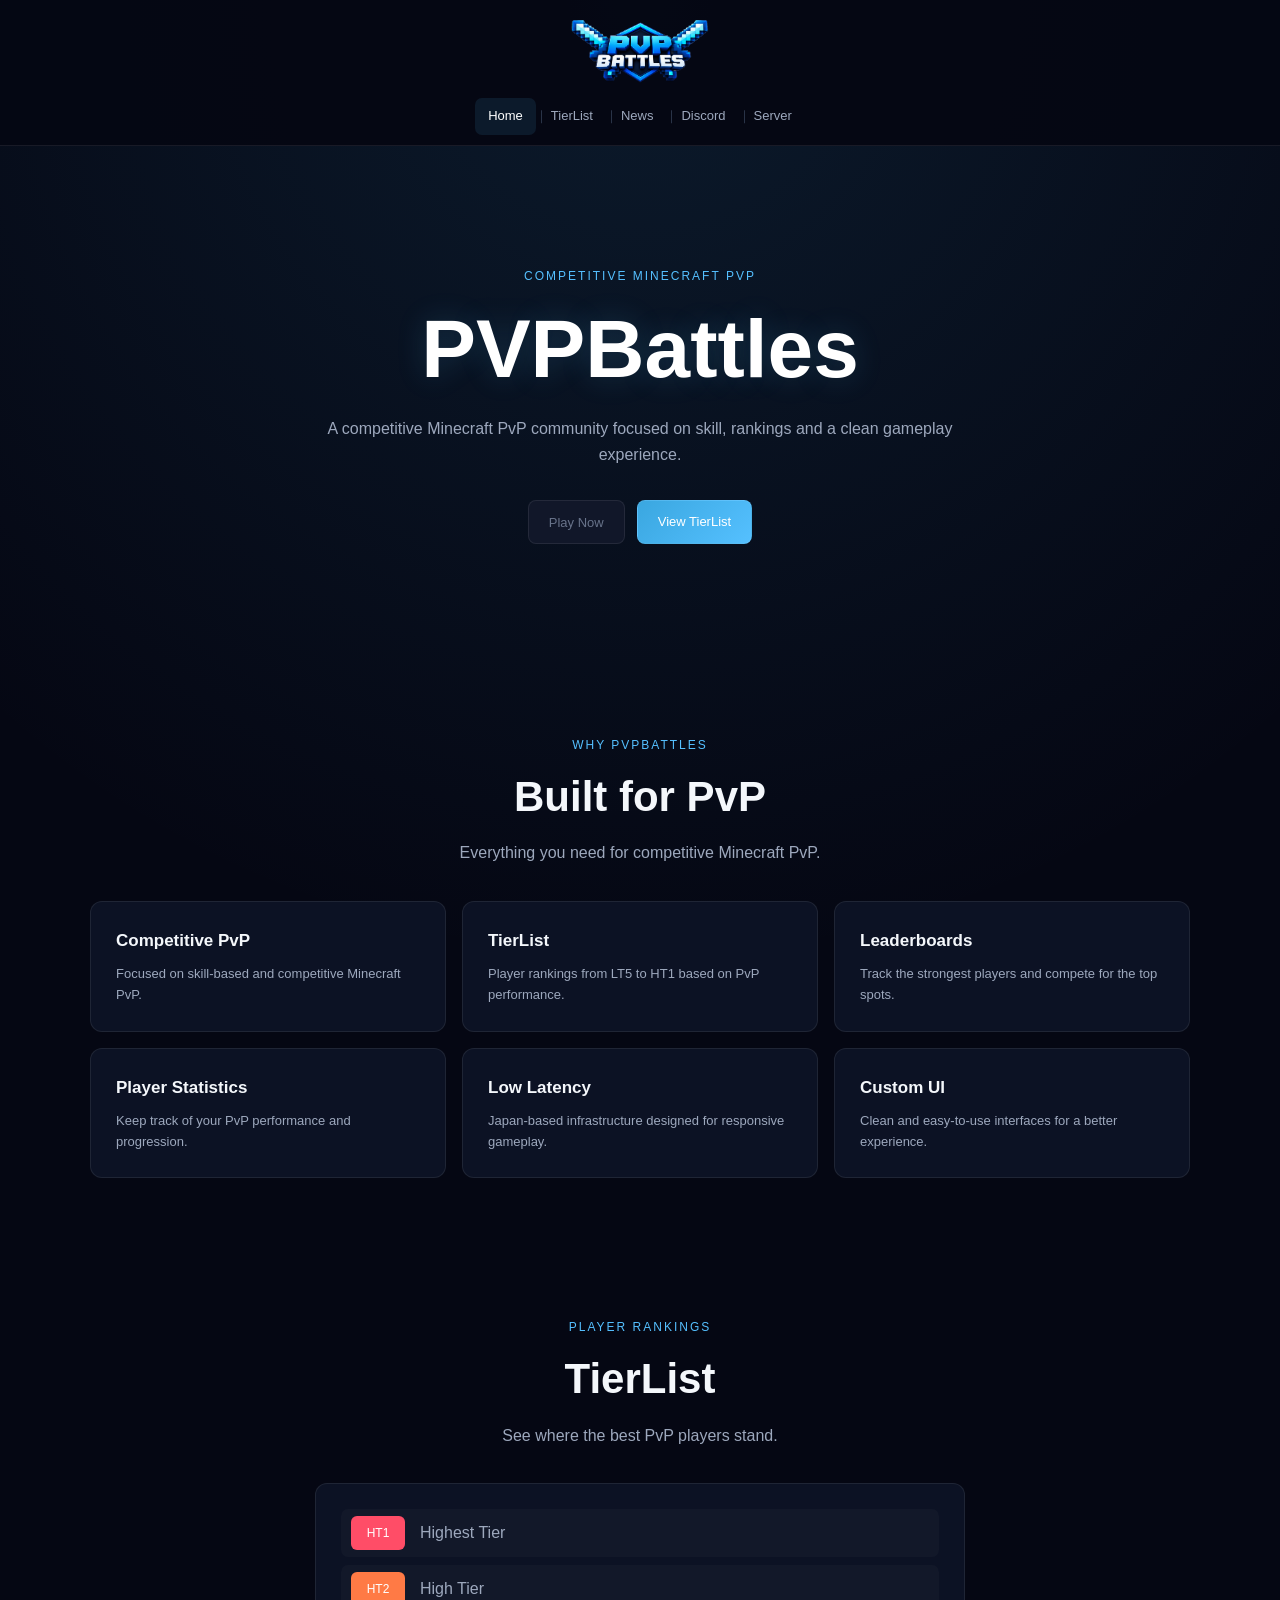
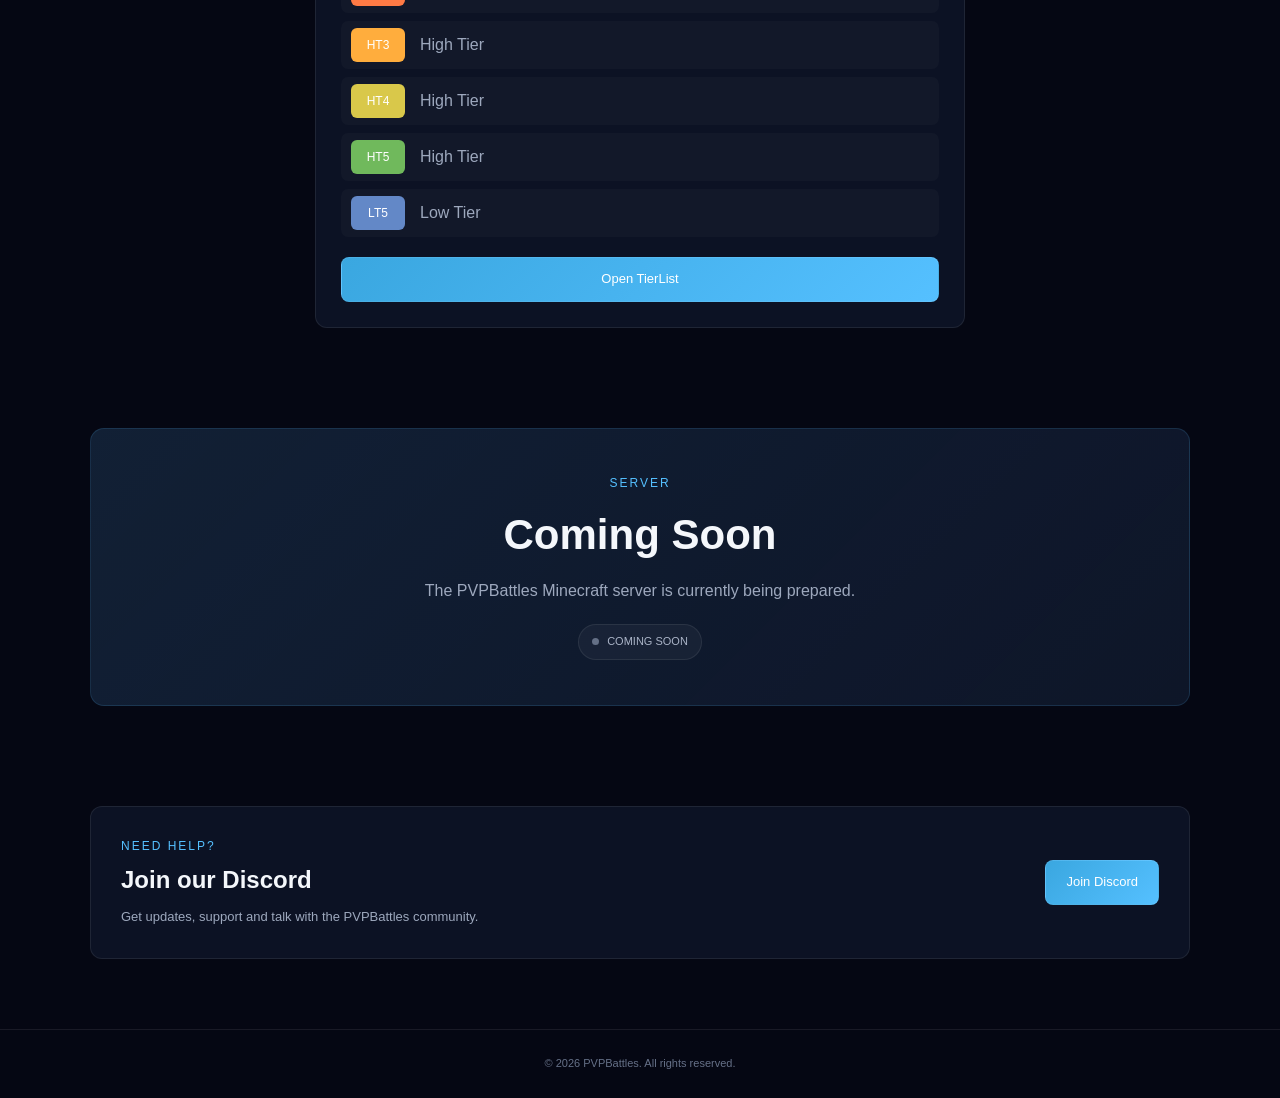
==== commit 2c4c6a81: "Create index.html" ====
--- a/home/index.html
+++ b/home/index.html
@@ -5,18 +5,38 @@
     <meta name="viewport" content="width=device-width, initial-scale=1.0">
 
     <title>PVPBattles | Competitive Minecraft PvP</title>
+
     <meta
         name="description"
         content="PVPBattles - Competitive Minecraft PvP, rankings, statistics and TierList."
     >
 
-    <link rel="stylesheet" href="style.css">
+    <!-- Minecraft Font -->
+    <style>
+        @font-face {
+            font-family: "Minecraft";
+            src: url("../assets/fonts/minecraft_font.ttf?v=4")
+                format("truetype");
+            font-weight: normal;
+            font-style: normal;
+            font-display: block;
+        }
+
+        html,
+        body,
+        body * {
+            font-family: "Minecraft", sans-serif !important;
+        }
+    </style>
+
+    <link rel="stylesheet" href="style.css?v=4">
 </head>
 
 <body>
 
     <!-- Header -->
     <header class="site-header">
+
         <a href="./" class="header-logo-link">
             <img
                 src="../assets/header.png"
@@ -26,9 +46,19 @@
         </a>
 
         <nav class="navbar" aria-label="Main navigation">
-            <a href="./" class="active">Home</a>
-            <a href="../tierlist/">TierList</a>
-            <a href="../news/">News</a>
+
+            <a href="./" class="active">
+                Home
+            </a>
+
+            <a href="../tierlist/">
+                TierList
+            </a>
+
+            <a href="../news/">
+                News
+            </a>
+
             <a
                 href="https://discord.gg/tyCm7xx4jz"
                 target="_blank"
@@ -36,8 +66,13 @@
             >
                 Discord
             </a>
-            <a href="../server/">Server</a>
+
+            <a href="../server/">
+                Server
+            </a>
+
         </nav>
+
     </header>
 
 
@@ -45,11 +80,16 @@
 
         <!-- Hero -->
         <section class="hero">
+
             <div class="hero-content">
 
-                <p class="eyebrow">COMPETITIVE MINECRAFT PVP</p>
-
-                <h1>PVPBattles</h1>
+                <p class="eyebrow">
+                    COMPETITIVE MINECRAFT PVP
+                </p>
+
+                <h1>
+                    PVPBattles
+                </h1>
 
                 <p class="hero-description">
                     A competitive Minecraft PvP community focused on
@@ -57,7 +97,11 @@
                 </p>
 
                 <div class="hero-buttons">
-                    <button class="button button-disabled" disabled>
+
+                    <button
+                        class="button button-disabled"
+                        disabled
+                    >
                         Play Now
                     </button>
 
@@ -67,67 +111,104 @@
                     >
                         View TierList
                     </a>
+
                 </div>
 
             </div>
+
         </section>
 
 
         <!-- Features -->
-        <section class="section features-section" id="features">
+        <section
+            class="section features-section"
+            id="features"
+        >
 
             <div class="section-heading">
-                <p class="section-label">WHY PVPBATTLES</p>
-                <h2>Built for PvP</h2>
+
+                <p class="section-label">
+                    WHY PVPBATTLES
+                </p>
+
+                <h2>
+                    Built for PvP
+                </h2>
+
                 <p>
                     Everything you need for competitive Minecraft PvP.
                 </p>
-            </div>
+
+            </div>
+
 
             <div class="feature-grid">
 
                 <article class="feature-card">
-                    <h3>Competitive PvP</h3>
+                    <h3>
+                        Competitive PvP
+                    </h3>
+
                     <p>
                         Focused on skill-based and competitive
                         Minecraft PvP.
                     </p>
                 </article>
 
-                <article class="feature-card">
-                    <h3>TierList</h3>
+
+                <article class="feature-card">
+                    <h3>
+                        TierList
+                    </h3>
+
                     <p>
                         Player rankings from LT5 to HT1 based on
                         PvP performance.
                     </p>
                 </article>
 
-                <article class="feature-card">
-                    <h3>Leaderboards</h3>
+
+                <article class="feature-card">
+                    <h3>
+                        Leaderboards
+                    </h3>
+
                     <p>
                         Track the strongest players and compete
                         for the top spots.
                     </p>
                 </article>
 
-                <article class="feature-card">
-                    <h3>Player Statistics</h3>
+
+                <article class="feature-card">
+                    <h3>
+                        Player Statistics
+                    </h3>
+
                     <p>
                         Keep track of your PvP performance and
                         progression.
                     </p>
                 </article>
 
-                <article class="feature-card">
-                    <h3>Low Latency</h3>
+
+                <article class="feature-card">
+                    <h3>
+                        Low Latency
+                    </h3>
+
                     <p>
                         Japan-based infrastructure designed for
                         responsive gameplay.
                     </p>
                 </article>
 
-                <article class="feature-card">
-                    <h3>Custom UI</h3>
+
+                <article class="feature-card">
+                    <h3>
+                        Custom UI
+                    </h3>
+
                     <p>
                         Clean and easy-to-use interfaces for a
                         better experience.
@@ -143,12 +224,21 @@
         <section class="section tier-preview">
 
             <div class="section-heading">
-                <p class="section-label">PLAYER RANKINGS</p>
-                <h2>TierList</h2>
+
+                <p class="section-label">
+                    PLAYER RANKINGS
+                </p>
+
+                <h2>
+                    TierList
+                </h2>
+
                 <p>
                     See where the best PvP players stand.
                 </p>
-            </div>
+
+            </div>
+
 
             <div class="tier-preview-card">
 
@@ -185,6 +275,7 @@
                     </div>
 
                 </div>
+
 
                 <a
                     href="../tierlist/"
@@ -203,9 +294,13 @@
 
             <div class="server-card">
 
-                <p class="section-label">SERVER</p>
-
-                <h2>Coming Soon</h2>
+                <p class="section-label">
+                    SERVER
+                </p>
+
+                <h2>
+                    Coming Soon
+                </h2>
 
                 <p>
                     The PVPBattles Minecraft server is currently
@@ -213,8 +308,13 @@
                 </p>
 
                 <div class="server-status">
+
                     <span class="status-dot"></span>
-                    <span>COMING SOON</span>
+
+                    <span>
+                        COMING SOON
+                    </span>
+
                 </div>
 
             </div>
@@ -228,13 +328,22 @@
             <div class="support-card">
 
                 <div>
-                    <p class="section-label">NEED HELP?</p>
-                    <h2>Join our Discord</h2>
+
+                    <p class="section-label">
+                        NEED HELP?
+                    </p>
+
+                    <h2>
+                        Join our Discord
+                    </h2>
+
                     <p>
                         Get updates, support and talk with the
                         PVPBattles community.
                     </p>
+
                 </div>
+
 
                 <a
                     href="https://discord.gg/tyCm7xx4jz"
@@ -254,11 +363,15 @@
 
     <!-- Footer -->
     <footer class="site-footer">
-        <p>© 2026 PVPBattles. All rights reserved.</p>
+
+        <p>
+            © 2026 PVPBattles. All rights reserved.
+        </p>
+
     </footer>
 
 
-    <script src="script.js"></script>
+    <script src="script.js?v=4"></script>
 
 </body>
 </html>
--- a/home/style.css
+++ b/home/style.css
@@ -0,0 +1,616 @@
+@font-face {
+    font-family: "Minecraft";
+    src: url("../assets/fonts/minecraft_font.ttf?v=3") format("truetype");
+    font-weight: normal;
+    font-style: normal;
+    font-display: block;
+}
+
+:root {
+    --bg: #050713;
+    --bg-soft: #090d1c;
+    --card: #0c1224;
+    --card-hover: #111a31;
+    --border: rgba(255, 255, 255, 0.08);
+    --text: #f4f7fb;
+    --muted: #9da8bd;
+    --blue: #55c0ff;
+    --blue-dark: #3aa7e0;
+}
+
+* {
+    box-sizing: border-box;
+    margin: 0;
+    padding: 0;
+    font-family: "Minecraft", sans-serif;
+}
+
+html {
+    scroll-behavior: smooth;
+}
+
+body {
+    min-height: 100vh;
+    background:
+        radial-gradient(
+            circle at 50% 0%,
+            rgba(58, 167, 224, 0.12),
+            transparent 35%
+        ),
+        var(--bg);
+    color: var(--text);
+    line-height: 1.6;
+    overflow-x: hidden;
+}
+
+a,
+button {
+    font-family: "Minecraft", sans-serif;
+}
+
+/* =========================
+   HEADER
+========================= */
+
+.site-header {
+    position: relative;
+    z-index: 10;
+    padding: 18px 16px 10px;
+    text-align: center;
+    background: rgba(5, 7, 19, 0.94);
+    border-bottom: 1px solid var(--border);
+}
+
+.header-logo-link {
+    display: block;
+    width: fit-content;
+    margin: 0 auto 12px;
+}
+
+.header-logo {
+    display: block;
+    width: 170px;
+    height: auto;
+}
+
+.navbar {
+    display: flex;
+    justify-content: center;
+    align-items: center;
+    flex-wrap: wrap;
+    gap: 2px;
+}
+
+.navbar a {
+    position: relative;
+    padding: 8px 13px;
+    color: var(--muted);
+    text-decoration: none;
+    font-size: 13px;
+    border-radius: 7px;
+    transition:
+        color 0.2s ease,
+        background 0.2s ease;
+}
+
+.navbar a:hover,
+.navbar a.active {
+    color: #ffffff;
+    background: rgba(85, 192, 255, 0.1);
+}
+
+.navbar a + a::before {
+    content: "｜";
+    position: absolute;
+    left: -3px;
+    color: #344056;
+    pointer-events: none;
+}
+
+/* =========================
+   MAIN
+========================= */
+
+main {
+    width: 100%;
+}
+
+/* =========================
+   HERO
+========================= */
+
+.hero {
+    min-height: 520px;
+    display: flex;
+    align-items: center;
+    justify-content: center;
+    padding: 80px 20px;
+    text-align: center;
+}
+
+.hero-content {
+    width: min(900px, 100%);
+}
+
+.eyebrow,
+.section-label {
+    color: var(--blue);
+    font-size: 12px;
+    letter-spacing: 2px;
+}
+
+.eyebrow {
+    margin-bottom: 18px;
+}
+
+.hero h1 {
+    font-size: clamp(42px, 8vw, 82px);
+    line-height: 1.1;
+    margin-bottom: 22px;
+    color: #ffffff;
+    text-shadow:
+        0 0 30px rgba(85, 192, 255, 0.18);
+}
+
+.hero-description {
+    max-width: 650px;
+    margin: 0 auto;
+    color: var(--muted);
+    font-size: 16px;
+}
+
+.hero-buttons {
+    display: flex;
+    justify-content: center;
+    align-items: center;
+    gap: 12px;
+    flex-wrap: wrap;
+    margin-top: 32px;
+}
+
+/* =========================
+   BUTTONS
+========================= */
+
+.button {
+    display: inline-flex;
+    align-items: center;
+    justify-content: center;
+    min-height: 44px;
+    padding: 11px 20px;
+    border-radius: 8px;
+    border: 1px solid transparent;
+    text-decoration: none;
+    font-size: 13px;
+    cursor: pointer;
+    transition:
+        transform 0.2s ease,
+        background 0.2s ease,
+        border-color 0.2s ease;
+}
+
+.button-primary {
+    color: #ffffff;
+    background: linear-gradient(
+        135deg,
+        var(--blue-dark),
+        var(--blue)
+    );
+    border-color: rgba(255, 255, 255, 0.08);
+}
+
+.button-primary:hover {
+    transform: translateY(-2px);
+}
+
+.button-disabled {
+    color: #68738a;
+    background: #111729;
+    border-color: var(--border);
+    cursor: not-allowed;
+}
+
+/* =========================
+   SECTIONS
+========================= */
+
+.section {
+    width: min(1100px, calc(100% - 40px));
+    margin: 0 auto;
+    padding: 70px 0;
+}
+
+.section-heading {
+    text-align: center;
+    margin-bottom: 35px;
+}
+
+.section-heading .section-label {
+    margin-bottom: 8px;
+}
+
+.section-heading h2 {
+    font-size: clamp(28px, 5vw, 42px);
+    margin-bottom: 10px;
+}
+
+.section-heading > p:last-child {
+    color: var(--muted);
+}
+
+/* =========================
+   FEATURES
+========================= */
+
+.feature-grid {
+    display: grid;
+    grid-template-columns: repeat(3, 1fr);
+    gap: 16px;
+}
+
+.feature-card {
+    padding: 25px;
+    background: var(--card);
+    border: 1px solid var(--border);
+    border-radius: 12px;
+    transition:
+        transform 0.2s ease,
+        background 0.2s ease,
+        border-color 0.2s ease;
+}
+
+.feature-card:hover {
+    transform: translateY(-3px);
+    background: var(--card-hover);
+    border-color: rgba(85, 192, 255, 0.18);
+}
+
+.feature-card h3 {
+    margin-bottom: 10px;
+    font-size: 17px;
+}
+
+.feature-card p {
+    color: var(--muted);
+    font-size: 13px;
+}
+
+/* =========================
+   TIERLIST PREVIEW
+========================= */
+
+.tier-preview-card {
+    width: min(650px, 100%);
+    margin: 0 auto;
+    padding: 25px;
+    background: var(--card);
+    border: 1px solid var(--border);
+    border-radius: 12px;
+}
+
+.tier-list {
+    display: flex;
+    flex-direction: column;
+    gap: 8px;
+}
+
+.tier-row {
+    display: flex;
+    align-items: center;
+    gap: 15px;
+    min-height: 48px;
+    padding: 7px 10px;
+    color: var(--muted);
+    background: rgba(255, 255, 255, 0.025);
+    border-radius: 7px;
+}
+
+.tier {
+    display: inline-flex;
+    align-items: center;
+    justify-content: center;
+    width: 54px;
+    min-width: 54px;
+    height: 34px;
+    border-radius: 6px;
+    font-size: 12px;
+    color: #ffffff;
+}
+
+.ht1 {
+    background: #ff4d67;
+}
+
+.ht2 {
+    background: #ff7a45;
+}
+
+.ht3 {
+    background: #ffad3d;
+}
+
+.ht4 {
+    background: #d9c84a;
+}
+
+.ht5 {
+    background: #70b95c;
+}
+
+.lt5 {
+    background: #6388c7;
+}
+
+.tier-button {
+    width: 100%;
+    margin-top: 20px;
+}
+
+/* =========================
+   SERVER
+========================= */
+
+.server-section {
+    padding-top: 30px;
+}
+
+.server-card {
+    padding: 45px 30px;
+    text-align: center;
+    background:
+        linear-gradient(
+            135deg,
+            rgba(85, 192, 255, 0.08),
+            rgba(85, 192, 255, 0.02)
+        ),
+        var(--card);
+    border: 1px solid rgba(85, 192, 255, 0.14);
+    border-radius: 14px;
+}
+
+.server-card .section-label {
+    margin-bottom: 8px;
+}
+
+.server-card h2 {
+    font-size: clamp(28px, 5vw, 42px);
+    margin-bottom: 10px;
+}
+
+.server-card p:not(.section-label) {
+    color: var(--muted);
+}
+
+.server-status {
+    display: inline-flex;
+    align-items: center;
+    gap: 8px;
+    margin-top: 20px;
+    padding: 8px 13px;
+    color: #aab4c7;
+    background: rgba(255, 255, 255, 0.04);
+    border: 1px solid var(--border);
+    border-radius: 999px;
+    font-size: 11px;
+}
+
+.status-dot {
+    width: 7px;
+    height: 7px;
+    border-radius: 50%;
+    background: #647086;
+}
+
+/* =========================
+   SUPPORT
+========================= */
+
+.support-section {
+    padding-top: 30px;
+    padding-bottom: 70px;
+}
+
+.support-card {
+    display: flex;
+    align-items: center;
+    justify-content: space-between;
+    gap: 30px;
+    padding: 30px;
+    background: var(--card);
+    border: 1px solid var(--border);
+    border-radius: 12px;
+}
+
+.support-card h2 {
+    margin: 5px 0 8px;
+    font-size: 24px;
+}
+
+.support-card p:not(.section-label) {
+    color: var(--muted);
+    font-size: 13px;
+}
+
+/* =========================
+   FOOTER
+========================= */
+
+.site-footer {
+    padding: 25px 20px;
+    text-align: center;
+    color: #667188;
+    font-size: 11px;
+    border-top: 1px solid var(--border);
+}
+
+/* =========================
+   TABLET
+========================= */
+
+@media (max-width: 850px) {
+    .feature-grid {
+        grid-template-columns: repeat(2, 1fr);
+    }
+
+    .hero {
+        min-height: 460px;
+        padding: 65px 20px;
+    }
+
+    .section {
+        padding: 55px 0;
+    }
+}
+
+/* =========================
+   MOBILE
+========================= */
+
+@media (max-width: 600px) {
+    .site-header {
+        padding: 15px 10px 9px;
+    }
+
+    .header-logo {
+        width: 140px;
+    }
+
+    .header-logo-link {
+        margin-bottom: 9px;
+    }
+
+    .navbar {
+        gap: 0;
+    }
+
+    .navbar a {
+        padding: 7px 8px;
+        font-size: 10px;
+    }
+
+    .navbar a + a::before {
+        left: -2px;
+    }
+
+    .hero {
+        min-height: 390px;
+        padding: 50px 18px;
+    }
+
+    .eyebrow {
+        font-size: 9px;
+        letter-spacing: 1.4px;
+        margin-bottom: 13px;
+    }
+
+    .hero h1 {
+        font-size: 42px;
+        margin-bottom: 17px;
+    }
+
+    .hero-description {
+        font-size: 12px;
+        line-height: 1.8;
+    }
+
+    .hero-buttons {
+        margin-top: 24px;
+        gap: 8px;
+    }
+
+    .button {
+        min-height: 42px;
+        padding: 10px 15px;
+        font-size: 11px;
+    }
+
+    .section {
+        width: min(100% - 28px, 1100px);
+        padding: 45px 0;
+    }
+
+    .section-heading {
+        margin-bottom: 25px;
+    }
+
+    .section-label {
+        font-size: 9px;
+        letter-spacing: 1.4px;
+    }
+
+    .section-heading h2 {
+        font-size: 28px;
+    }
+
+    .section-heading > p:last-child {
+        font-size: 11px;
+    }
+
+    .feature-grid {
+        grid-template-columns: 1fr;
+        gap: 10px;
+    }
+
+    .feature-card {
+        padding: 19px;
+    }
+
+    .feature-card h3 {
+        font-size: 14px;
+        margin-bottom: 7px;
+    }
+
+    .feature-card p {
+        font-size: 11px;
+        line-height: 1.7;
+    }
+
+    .tier-preview-card {
+        padding: 17px;
+    }
+
+    .tier-row {
+        min-height: 43px;
+        gap: 10px;
+        font-size: 10px;
+    }
+
+    .tier {
+        width: 48px;
+        min-width: 48px;
+        height: 30px;
+        font-size: 10px;
+    }
+
+    .server-card {
+        padding: 35px 18px;
+    }
+
+    .server-card h2 {
+        font-size: 28px;
+    }
+
+    .server-card p:not(.section-label) {
+        font-size: 11px;
+    }
+
+    .support-card {
+        flex-direction: column;
+        align-items: stretch;
+        padding: 22px;
+        gap: 18px;
+    }
+
+    .support-card h2 {
+        font-size: 20px;
+    }
+
+    .support-card .button {
+        width: 100%;
+    }
+
+    .site-footer {
+        padding: 20px 12px;
+        font-size: 9px;
+    }
+}
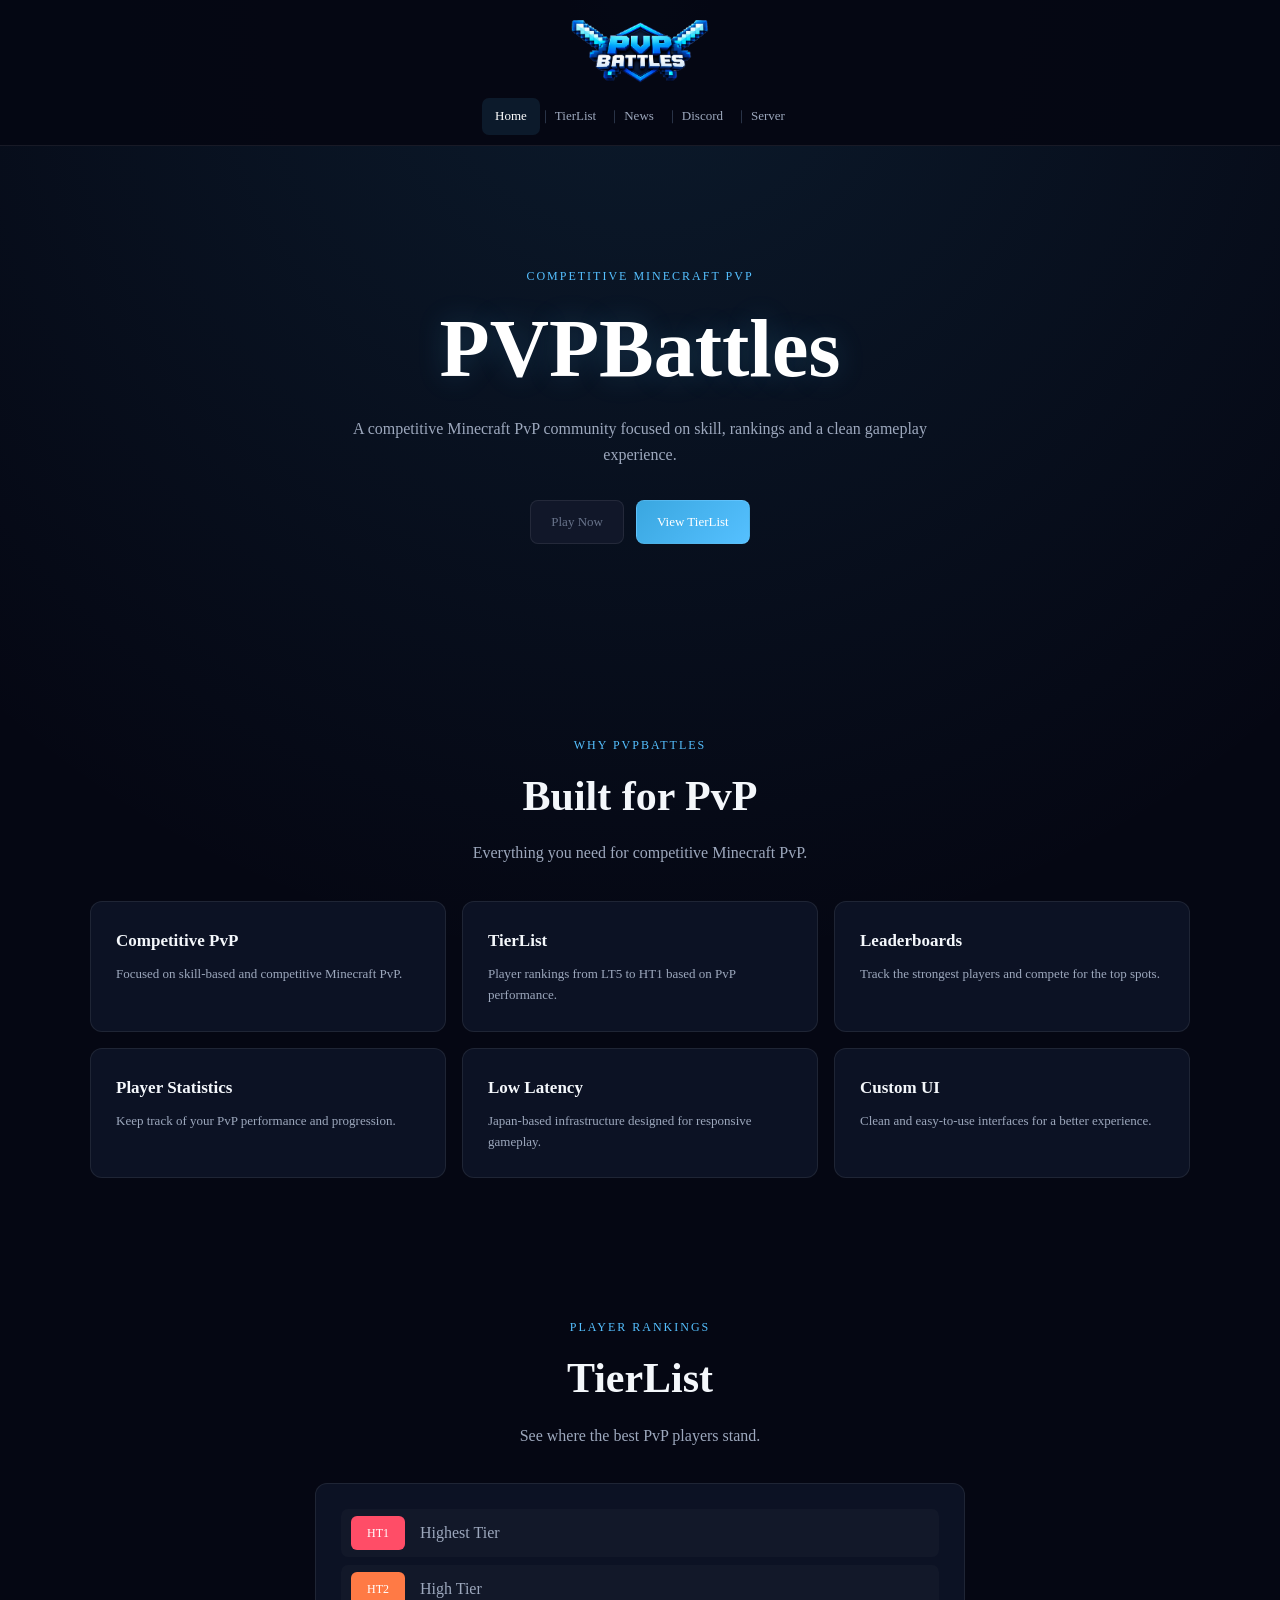
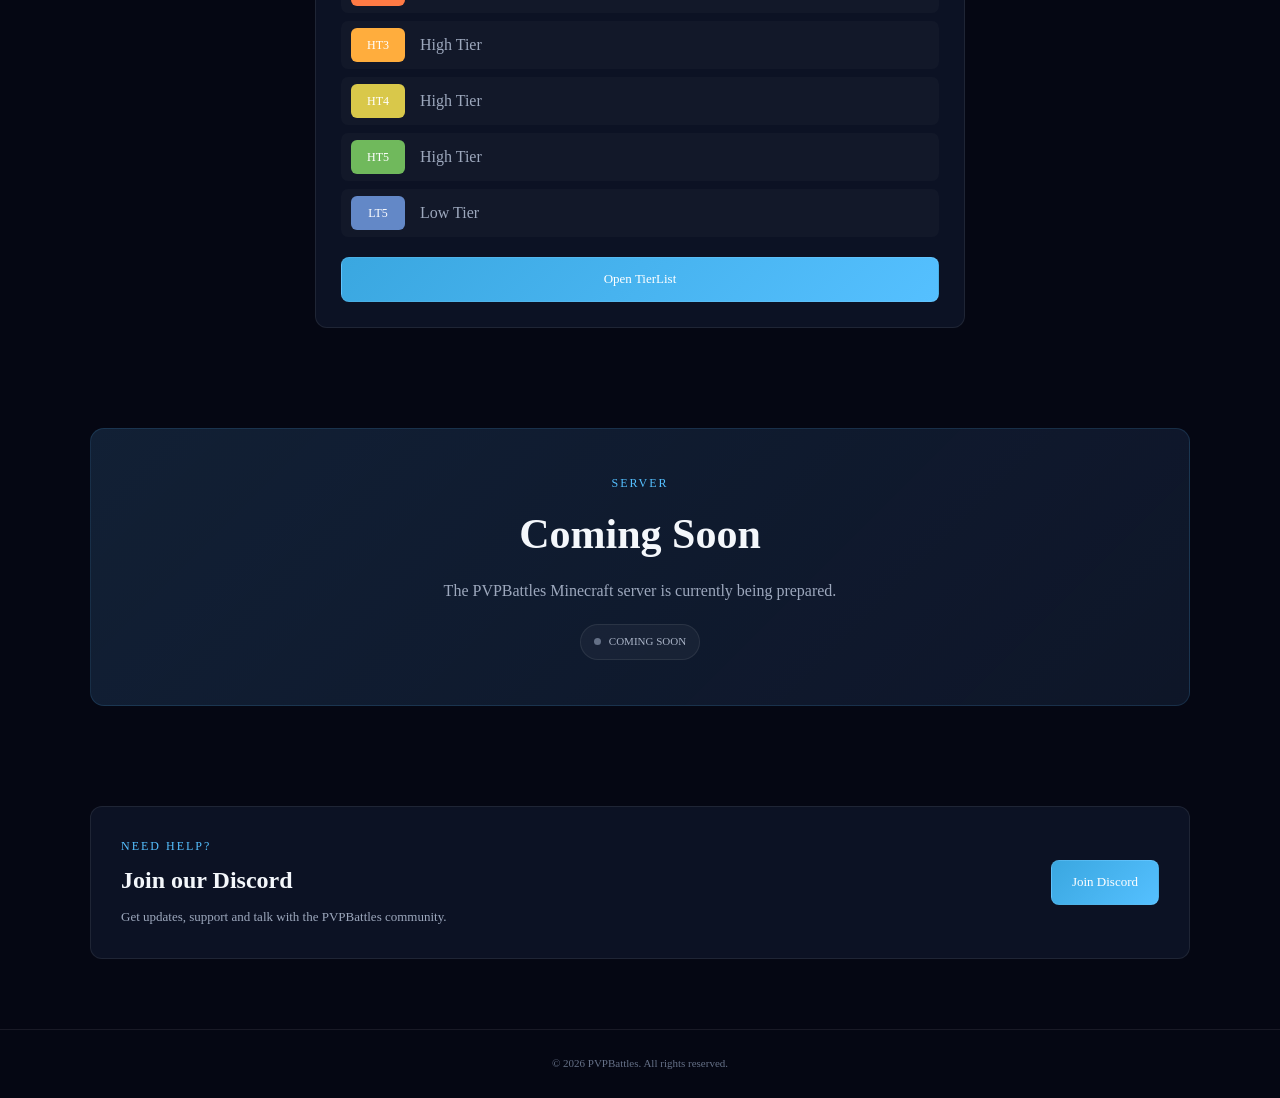
==== commit 0af2fc8e: "Update index.html" ====
--- a/home/index.html
+++ b/home/index.html
@@ -14,22 +14,23 @@
     <!-- Minecraft Font -->
     <style>
         @font-face {
-            font-family: "Minecraft";
-            src: url("../assets/fonts/minecraft_font.ttf?v=4")
-                format("truetype");
-            font-weight: normal;
+            font-family: "PVPBattlesMinecraft";
+            src: url("../assets/fonts/minecraft_font.ttf?v=10") format("truetype");
+            font-weight: 400;
             font-style: normal;
             font-display: block;
         }
 
         html,
         body,
-        body * {
-            font-family: "Minecraft", sans-serif !important;
+        body *,
+        button,
+        a {
+            font-family: "PVPBattlesMinecraft" !important;
         }
     </style>
 
-    <link rel="stylesheet" href="style.css?v=4">
+    <link rel="stylesheet" href="style.css?v=10">
 </head>
 
 <body>
@@ -47,17 +48,11 @@
 
         <nav class="navbar" aria-label="Main navigation">
 
-            <a href="./" class="active">
-                Home
-            </a>
-
-            <a href="../tierlist/">
-                TierList
-            </a>
-
-            <a href="../news/">
-                News
-            </a>
+            <a href="./" class="active">Home</a>
+
+            <a href="../tierlist/">TierList</a>
+
+            <a href="../news/">News</a>
 
             <a
                 href="https://discord.gg/tyCm7xx4jz"
@@ -67,9 +62,7 @@
                 Discord
             </a>
 
-            <a href="../server/">
-                Server
-            </a>
+            <a href="../server/">Server</a>
 
         </nav>
 
@@ -145,6 +138,7 @@
             <div class="feature-grid">
 
                 <article class="feature-card">
+
                     <h3>
                         Competitive PvP
                     </h3>
@@ -153,10 +147,12 @@
                         Focused on skill-based and competitive
                         Minecraft PvP.
                     </p>
-                </article>
-
-
-                <article class="feature-card">
+
+                </article>
+
+
+                <article class="feature-card">
+
                     <h3>
                         TierList
                     </h3>
@@ -165,10 +161,12 @@
                         Player rankings from LT5 to HT1 based on
                         PvP performance.
                     </p>
-                </article>
-
-
-                <article class="feature-card">
+
+                </article>
+
+
+                <article class="feature-card">
+
                     <h3>
                         Leaderboards
                     </h3>
@@ -177,10 +175,12 @@
                         Track the strongest players and compete
                         for the top spots.
                     </p>
-                </article>
-
-
-                <article class="feature-card">
+
+                </article>
+
+
+                <article class="feature-card">
+
                     <h3>
                         Player Statistics
                     </h3>
@@ -189,10 +189,12 @@
                         Keep track of your PvP performance and
                         progression.
                     </p>
-                </article>
-
-
-                <article class="feature-card">
+
+                </article>
+
+
+                <article class="feature-card">
+
                     <h3>
                         Low Latency
                     </h3>
@@ -201,10 +203,12 @@
                         Japan-based infrastructure designed for
                         responsive gameplay.
                     </p>
-                </article>
-
-
-                <article class="feature-card">
+
+                </article>
+
+
+                <article class="feature-card">
+
                     <h3>
                         Custom UI
                     </h3>
@@ -213,6 +217,7 @@
                         Clean and easy-to-use interfaces for a
                         better experience.
                     </p>
+
                 </article>
 
             </div>
@@ -371,7 +376,7 @@
     </footer>
 
 
-    <script src="script.js?v=4"></script>
+    <script src="script.js?v=10"></script>
 
 </body>
 </html>
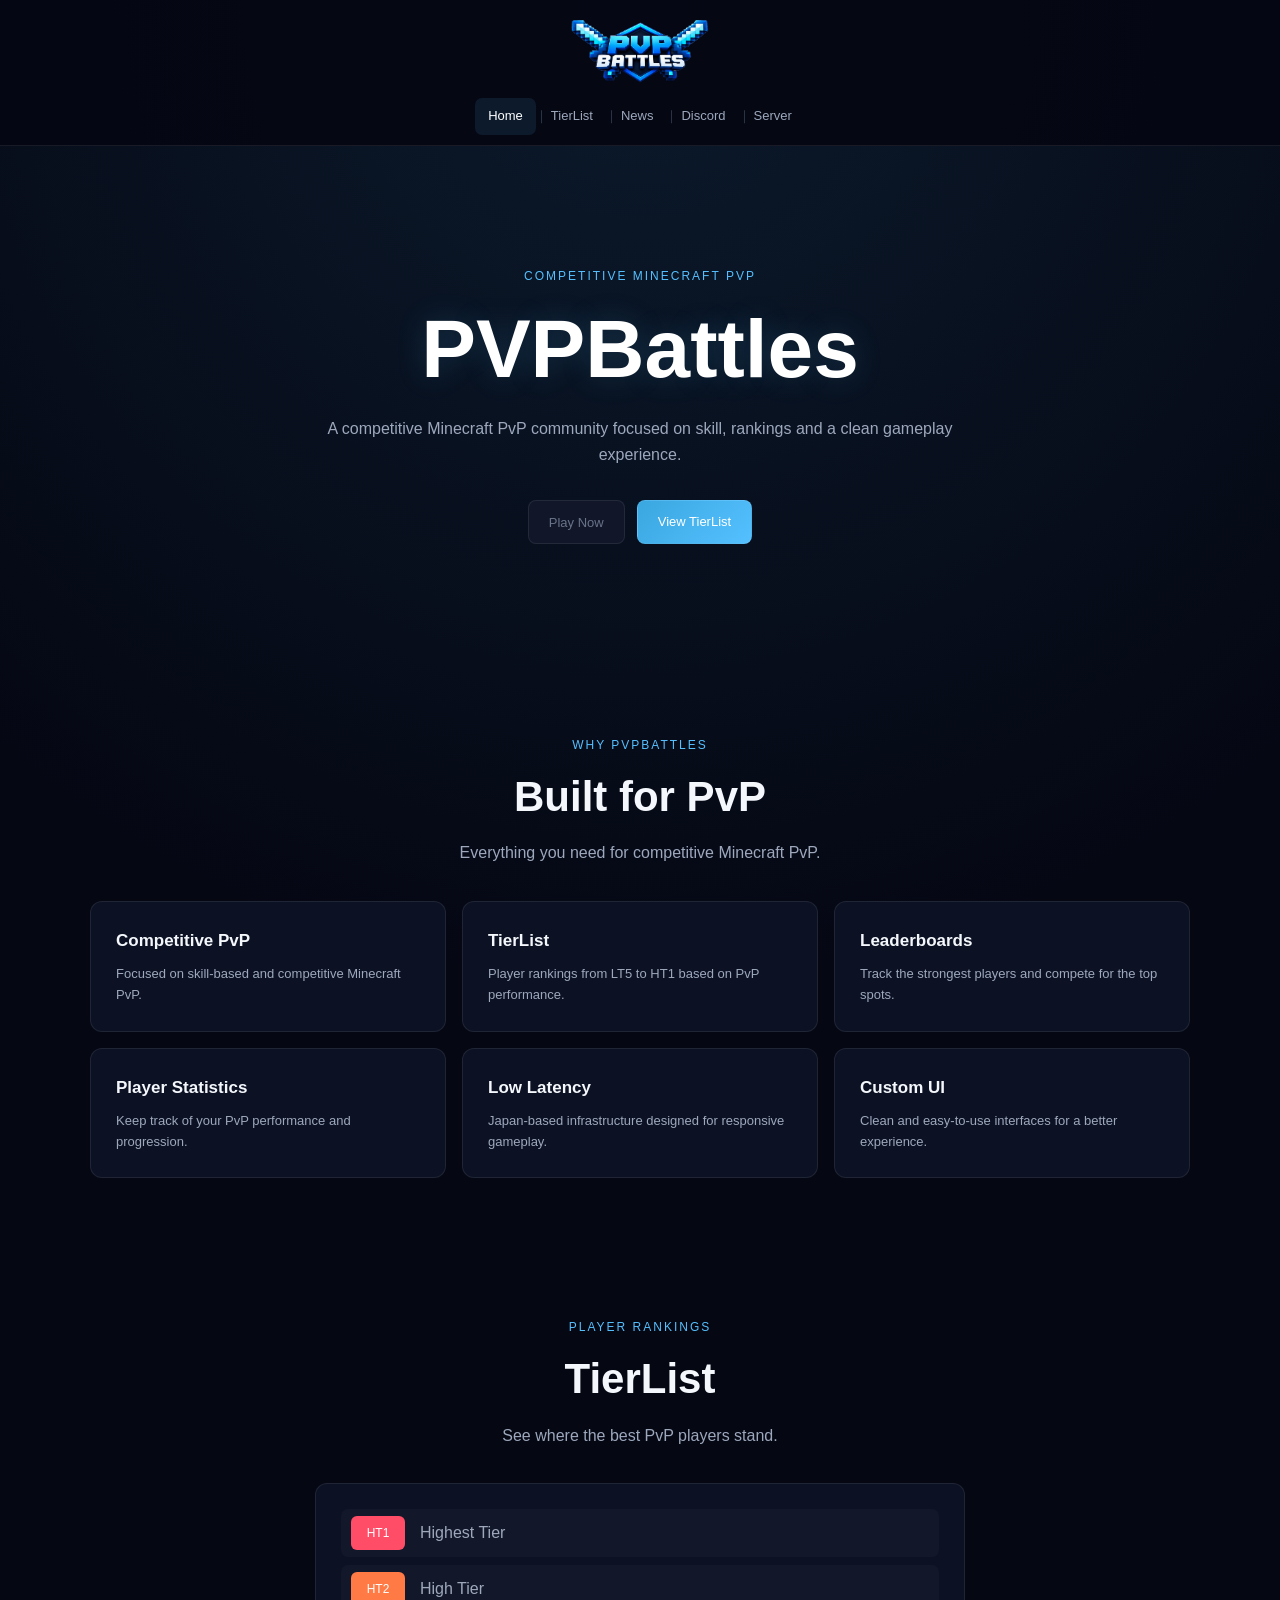
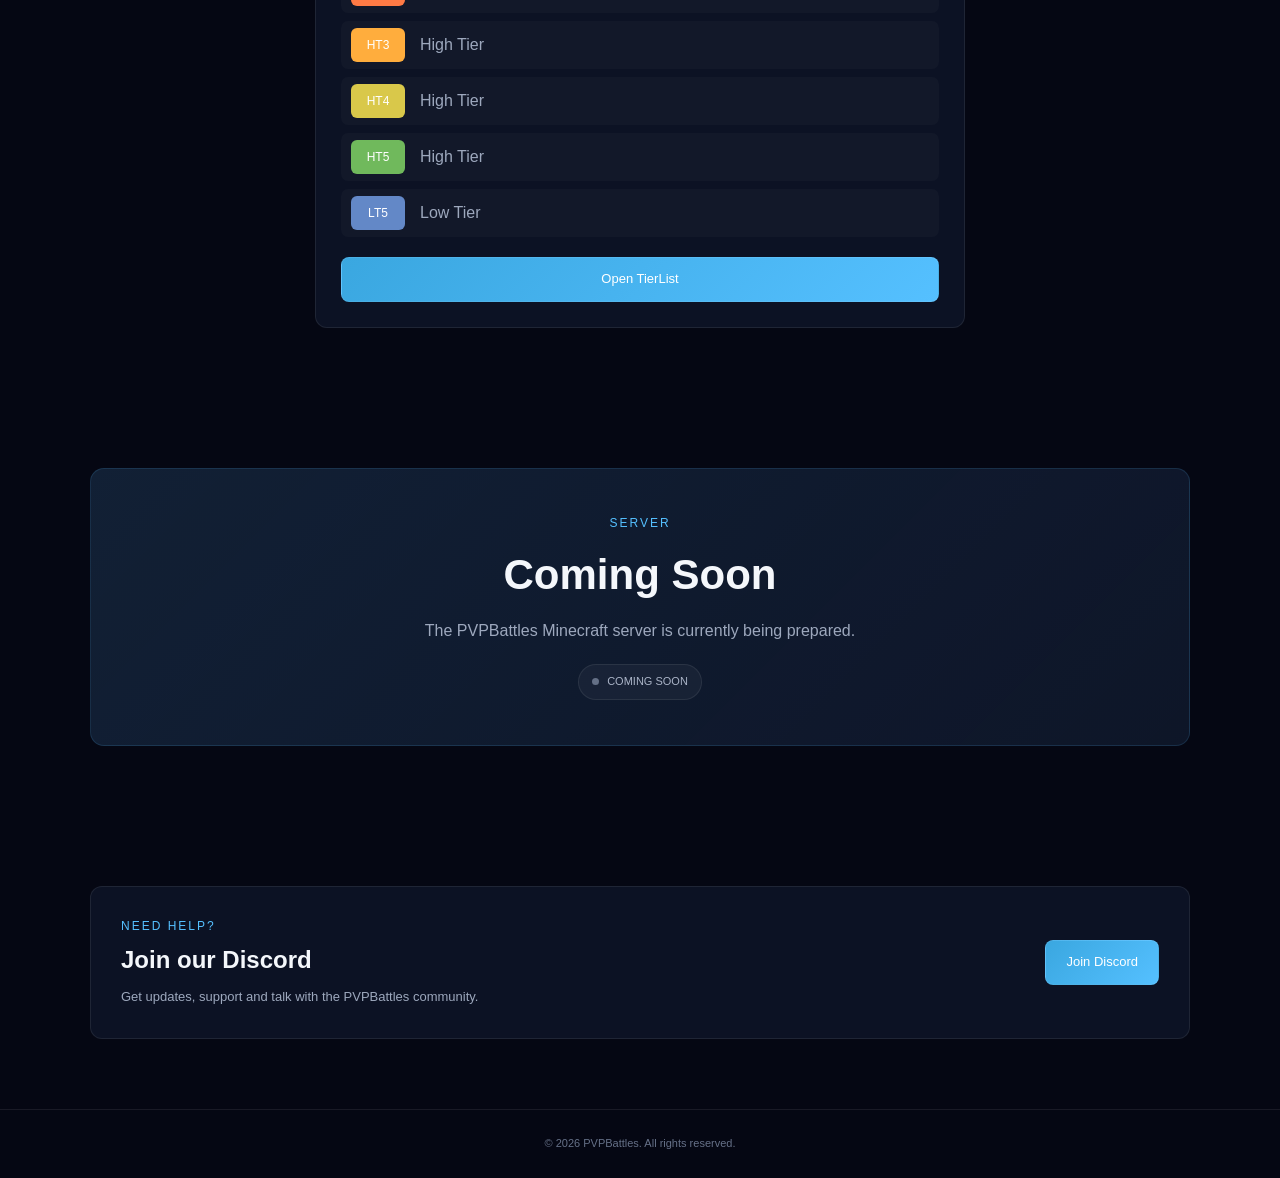
==== commit 65d5e58a: "Update index.html" ====
--- a/home/index.html
+++ b/home/index.html
@@ -2,7 +2,10 @@
 <html lang="en">
 <head>
     <meta charset="UTF-8">
-    <meta name="viewport" content="width=device-width, initial-scale=1.0">
+    <meta
+        name="viewport"
+        content="width=device-width, initial-scale=1.0"
+    >
 
     <title>PVPBattles | Competitive Minecraft PvP</title>
 
@@ -11,372 +14,286 @@
         content="PVPBattles - Competitive Minecraft PvP, rankings, statistics and TierList."
     >
 
-    <!-- Minecraft Font -->
-    <style>
-        @font-face {
-            font-family: "PVPBattlesMinecraft";
-            src: url("../assets/fonts/minecraft_font.ttf?v=10") format("truetype");
-            font-weight: 400;
-            font-style: normal;
-            font-display: block;
-        }
-
-        html,
-        body,
-        body *,
-        button,
-        a {
-            font-family: "PVPBattlesMinecraft" !important;
-        }
-    </style>
-
-    <link rel="stylesheet" href="style.css?v=10">
+    <link
+        rel="preload"
+        href="../assets/fonts/minecraft_font.woff2?v=1"
+        as="font"
+        type="font/woff2"
+        crossorigin
+    >
+
+    <link rel="stylesheet" href="style.css?v=1">
 </head>
 
 <body>
 
-    <!-- Header -->
-    <header class="site-header">
-
-        <a href="./" class="header-logo-link">
-            <img
-                src="../assets/header.png"
-                alt="PVPBattles"
-                class="header-logo"
+<header class="site-header">
+
+    <a href="./" class="header-logo-link">
+        <img
+            src="../assets/header.png"
+            alt="PVPBattles"
+            class="header-logo"
+        >
+    </a>
+
+    <nav class="navbar" aria-label="Main navigation">
+        <a href="./" class="active">Home</a>
+        <a href="../tierlist/">TierList</a>
+        <a href="../news/">News</a>
+        <a
+            href="https://discord.gg/tyCm7xx4jz"
+            target="_blank"
+            rel="noopener noreferrer"
+        >
+            Discord
+        </a>
+        <a href="../server/">Server</a>
+    </nav>
+
+</header>
+
+
+<main>
+
+    <section class="hero">
+        <div class="hero-content">
+
+            <p class="eyebrow">
+                COMPETITIVE MINECRAFT PVP
+            </p>
+
+            <h1>PVPBattles</h1>
+
+            <p class="hero-description">
+                A competitive Minecraft PvP community focused on
+                skill, rankings and a clean gameplay experience.
+            </p>
+
+            <div class="hero-buttons">
+
+                <button
+                    class="button button-disabled"
+                    disabled
+                >
+                    Play Now
+                </button>
+
+                <a
+                    href="../tierlist/"
+                    class="button button-primary"
+                >
+                    View TierList
+                </a>
+
+            </div>
+
+        </div>
+    </section>
+
+
+    <section class="section">
+
+        <div class="section-heading">
+
+            <p class="section-label">
+                WHY PVPBATTLES
+            </p>
+
+            <h2>Built for PvP</h2>
+
+            <p>
+                Everything you need for competitive Minecraft PvP.
+            </p>
+
+        </div>
+
+
+        <div class="feature-grid">
+
+            <article class="feature-card">
+                <h3>Competitive PvP</h3>
+                <p>
+                    Focused on skill-based and competitive
+                    Minecraft PvP.
+                </p>
+            </article>
+
+            <article class="feature-card">
+                <h3>TierList</h3>
+                <p>
+                    Player rankings from LT5 to HT1 based on
+                    PvP performance.
+                </p>
+            </article>
+
+            <article class="feature-card">
+                <h3>Leaderboards</h3>
+                <p>
+                    Track the strongest players and compete
+                    for the top spots.
+                </p>
+            </article>
+
+            <article class="feature-card">
+                <h3>Player Statistics</h3>
+                <p>
+                    Keep track of your PvP performance and
+                    progression.
+                </p>
+            </article>
+
+            <article class="feature-card">
+                <h3>Low Latency</h3>
+                <p>
+                    Japan-based infrastructure designed for
+                    responsive gameplay.
+                </p>
+            </article>
+
+            <article class="feature-card">
+                <h3>Custom UI</h3>
+                <p>
+                    Clean and easy-to-use interfaces for a
+                    better experience.
+                </p>
+            </article>
+
+        </div>
+
+    </section>
+
+
+    <section class="section">
+
+        <div class="section-heading">
+
+            <p class="section-label">
+                PLAYER RANKINGS
+            </p>
+
+            <h2>TierList</h2>
+
+            <p>
+                See where the best PvP players stand.
+            </p>
+
+        </div>
+
+
+        <div class="tier-preview-card">
+
+            <div class="tier-list">
+
+                <div class="tier-row">
+                    <span class="tier ht1">HT1</span>
+                    <span>Highest Tier</span>
+                </div>
+
+                <div class="tier-row">
+                    <span class="tier ht2">HT2</span>
+                    <span>High Tier</span>
+                </div>
+
+                <div class="tier-row">
+                    <span class="tier ht3">HT3</span>
+                    <span>High Tier</span>
+                </div>
+
+                <div class="tier-row">
+                    <span class="tier ht4">HT4</span>
+                    <span>High Tier</span>
+                </div>
+
+                <div class="tier-row">
+                    <span class="tier ht5">HT5</span>
+                    <span>High Tier</span>
+                </div>
+
+                <div class="tier-row">
+                    <span class="tier lt5">LT5</span>
+                    <span>Low Tier</span>
+                </div>
+
+            </div>
+
+
+            <a
+                href="../tierlist/"
+                class="button button-primary tier-button"
             >
-        </a>
-
-        <nav class="navbar" aria-label="Main navigation">
-
-            <a href="./" class="active">Home</a>
-
-            <a href="../tierlist/">TierList</a>
-
-            <a href="../news/">News</a>
+                Open TierList
+            </a>
+
+        </div>
+
+    </section>
+
+
+    <section class="section">
+
+        <div class="server-card">
+
+            <p class="section-label">
+                SERVER
+            </p>
+
+            <h2>Coming Soon</h2>
+
+            <p>
+                The PVPBattles Minecraft server is currently
+                being prepared.
+            </p>
+
+            <div class="server-status">
+                <span class="status-dot"></span>
+                <span>COMING SOON</span>
+            </div>
+
+        </div>
+
+    </section>
+
+
+    <section class="section">
+
+        <div class="support-card">
+
+            <div>
+                <p class="section-label">
+                    NEED HELP?
+                </p>
+
+                <h2>Join our Discord</h2>
+
+                <p>
+                    Get updates, support and talk with the
+                    PVPBattles community.
+                </p>
+            </div>
 
             <a
                 href="https://discord.gg/tyCm7xx4jz"
                 target="_blank"
                 rel="noopener noreferrer"
+                class="button button-primary"
             >
-                Discord
+                Join Discord
             </a>
 
-            <a href="../server/">Server</a>
-
-        </nav>
-
-    </header>
-
-
-    <main>
-
-        <!-- Hero -->
-        <section class="hero">
-
-            <div class="hero-content">
-
-                <p class="eyebrow">
-                    COMPETITIVE MINECRAFT PVP
-                </p>
-
-                <h1>
-                    PVPBattles
-                </h1>
-
-                <p class="hero-description">
-                    A competitive Minecraft PvP community focused on
-                    skill, rankings and a clean gameplay experience.
-                </p>
-
-                <div class="hero-buttons">
-
-                    <button
-                        class="button button-disabled"
-                        disabled
-                    >
-                        Play Now
-                    </button>
-
-                    <a
-                        href="../tierlist/"
-                        class="button button-primary"
-                    >
-                        View TierList
-                    </a>
-
-                </div>
-
-            </div>
-
-        </section>
-
-
-        <!-- Features -->
-        <section
-            class="section features-section"
-            id="features"
-        >
-
-            <div class="section-heading">
-
-                <p class="section-label">
-                    WHY PVPBATTLES
-                </p>
-
-                <h2>
-                    Built for PvP
-                </h2>
-
-                <p>
-                    Everything you need for competitive Minecraft PvP.
-                </p>
-
-            </div>
-
-
-            <div class="feature-grid">
-
-                <article class="feature-card">
-
-                    <h3>
-                        Competitive PvP
-                    </h3>
-
-                    <p>
-                        Focused on skill-based and competitive
-                        Minecraft PvP.
-                    </p>
-
-                </article>
-
-
-                <article class="feature-card">
-
-                    <h3>
-                        TierList
-                    </h3>
-
-                    <p>
-                        Player rankings from LT5 to HT1 based on
-                        PvP performance.
-                    </p>
-
-                </article>
-
-
-                <article class="feature-card">
-
-                    <h3>
-                        Leaderboards
-                    </h3>
-
-                    <p>
-                        Track the strongest players and compete
-                        for the top spots.
-                    </p>
-
-                </article>
-
-
-                <article class="feature-card">
-
-                    <h3>
-                        Player Statistics
-                    </h3>
-
-                    <p>
-                        Keep track of your PvP performance and
-                        progression.
-                    </p>
-
-                </article>
-
-
-                <article class="feature-card">
-
-                    <h3>
-                        Low Latency
-                    </h3>
-
-                    <p>
-                        Japan-based infrastructure designed for
-                        responsive gameplay.
-                    </p>
-
-                </article>
-
-
-                <article class="feature-card">
-
-                    <h3>
-                        Custom UI
-                    </h3>
-
-                    <p>
-                        Clean and easy-to-use interfaces for a
-                        better experience.
-                    </p>
-
-                </article>
-
-            </div>
-
-        </section>
-
-
-        <!-- TierList Preview -->
-        <section class="section tier-preview">
-
-            <div class="section-heading">
-
-                <p class="section-label">
-                    PLAYER RANKINGS
-                </p>
-
-                <h2>
-                    TierList
-                </h2>
-
-                <p>
-                    See where the best PvP players stand.
-                </p>
-
-            </div>
-
-
-            <div class="tier-preview-card">
-
-                <div class="tier-list">
-
-                    <div class="tier-row">
-                        <span class="tier ht1">HT1</span>
-                        <span>Highest Tier</span>
-                    </div>
-
-                    <div class="tier-row">
-                        <span class="tier ht2">HT2</span>
-                        <span>High Tier</span>
-                    </div>
-
-                    <div class="tier-row">
-                        <span class="tier ht3">HT3</span>
-                        <span>High Tier</span>
-                    </div>
-
-                    <div class="tier-row">
-                        <span class="tier ht4">HT4</span>
-                        <span>High Tier</span>
-                    </div>
-
-                    <div class="tier-row">
-                        <span class="tier ht5">HT5</span>
-                        <span>High Tier</span>
-                    </div>
-
-                    <div class="tier-row">
-                        <span class="tier lt5">LT5</span>
-                        <span>Low Tier</span>
-                    </div>
-
-                </div>
-
-
-                <a
-                    href="../tierlist/"
-                    class="button button-primary tier-button"
-                >
-                    Open TierList
-                </a>
-
-            </div>
-
-        </section>
-
-
-        <!-- Server -->
-        <section class="section server-section">
-
-            <div class="server-card">
-
-                <p class="section-label">
-                    SERVER
-                </p>
-
-                <h2>
-                    Coming Soon
-                </h2>
-
-                <p>
-                    The PVPBattles Minecraft server is currently
-                    being prepared.
-                </p>
-
-                <div class="server-status">
-
-                    <span class="status-dot"></span>
-
-                    <span>
-                        COMING SOON
-                    </span>
-
-                </div>
-
-            </div>
-
-        </section>
-
-
-        <!-- Support -->
-        <section class="section support-section">
-
-            <div class="support-card">
-
-                <div>
-
-                    <p class="section-label">
-                        NEED HELP?
-                    </p>
-
-                    <h2>
-                        Join our Discord
-                    </h2>
-
-                    <p>
-                        Get updates, support and talk with the
-                        PVPBattles community.
-                    </p>
-
-                </div>
-
-
-                <a
-                    href="https://discord.gg/tyCm7xx4jz"
-                    target="_blank"
-                    rel="noopener noreferrer"
-                    class="button button-primary"
-                >
-                    Join Discord
-                </a>
-
-            </div>
-
-        </section>
-
-    </main>
-
-
-    <!-- Footer -->
-    <footer class="site-footer">
-
-        <p>
-            © 2026 PVPBattles. All rights reserved.
-        </p>
-
-    </footer>
-
-
-    <script src="script.js?v=10"></script>
+        </div>
+
+    </section>
+
+</main>
+
+
+<footer class="site-footer">
+    <p>© 2026 PVPBattles. All rights reserved.</p>
+</footer>
+
+
+<script src="script.js?v=1"></script>
 
 </body>
 </html>
